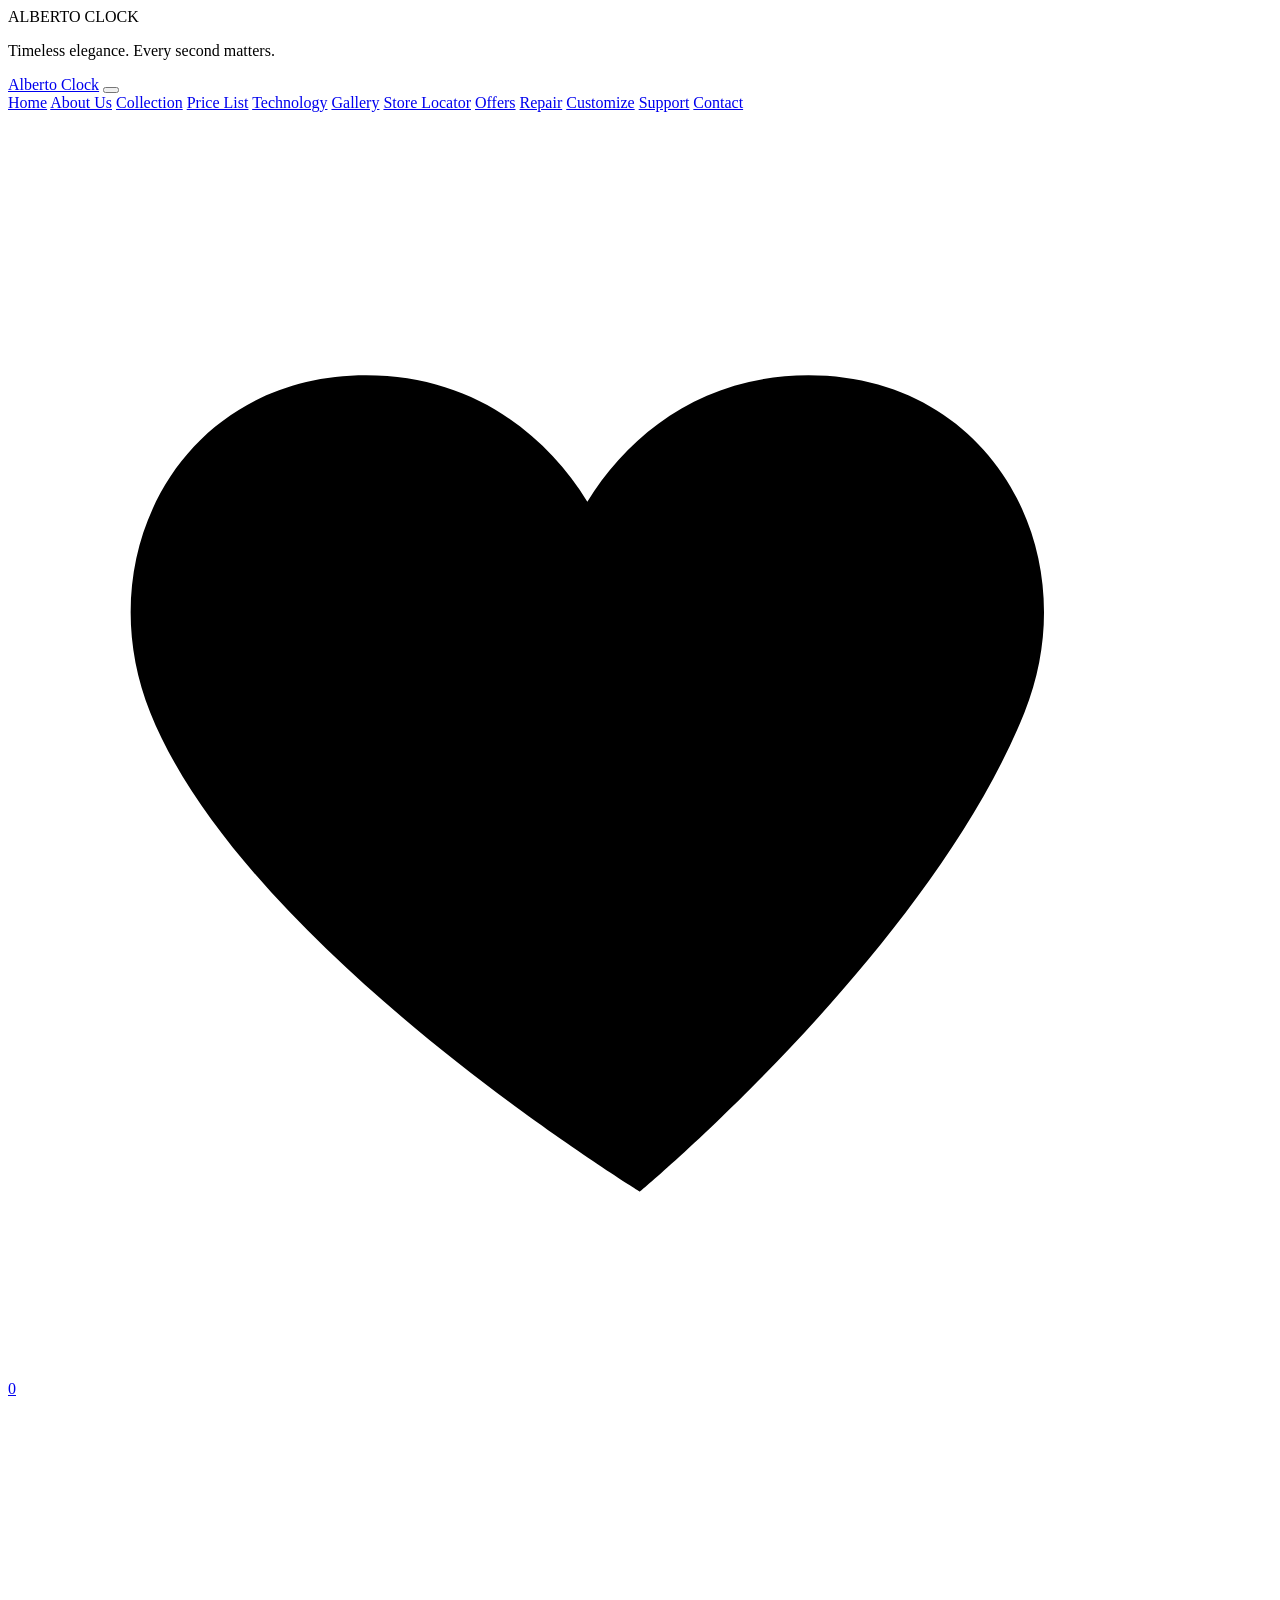
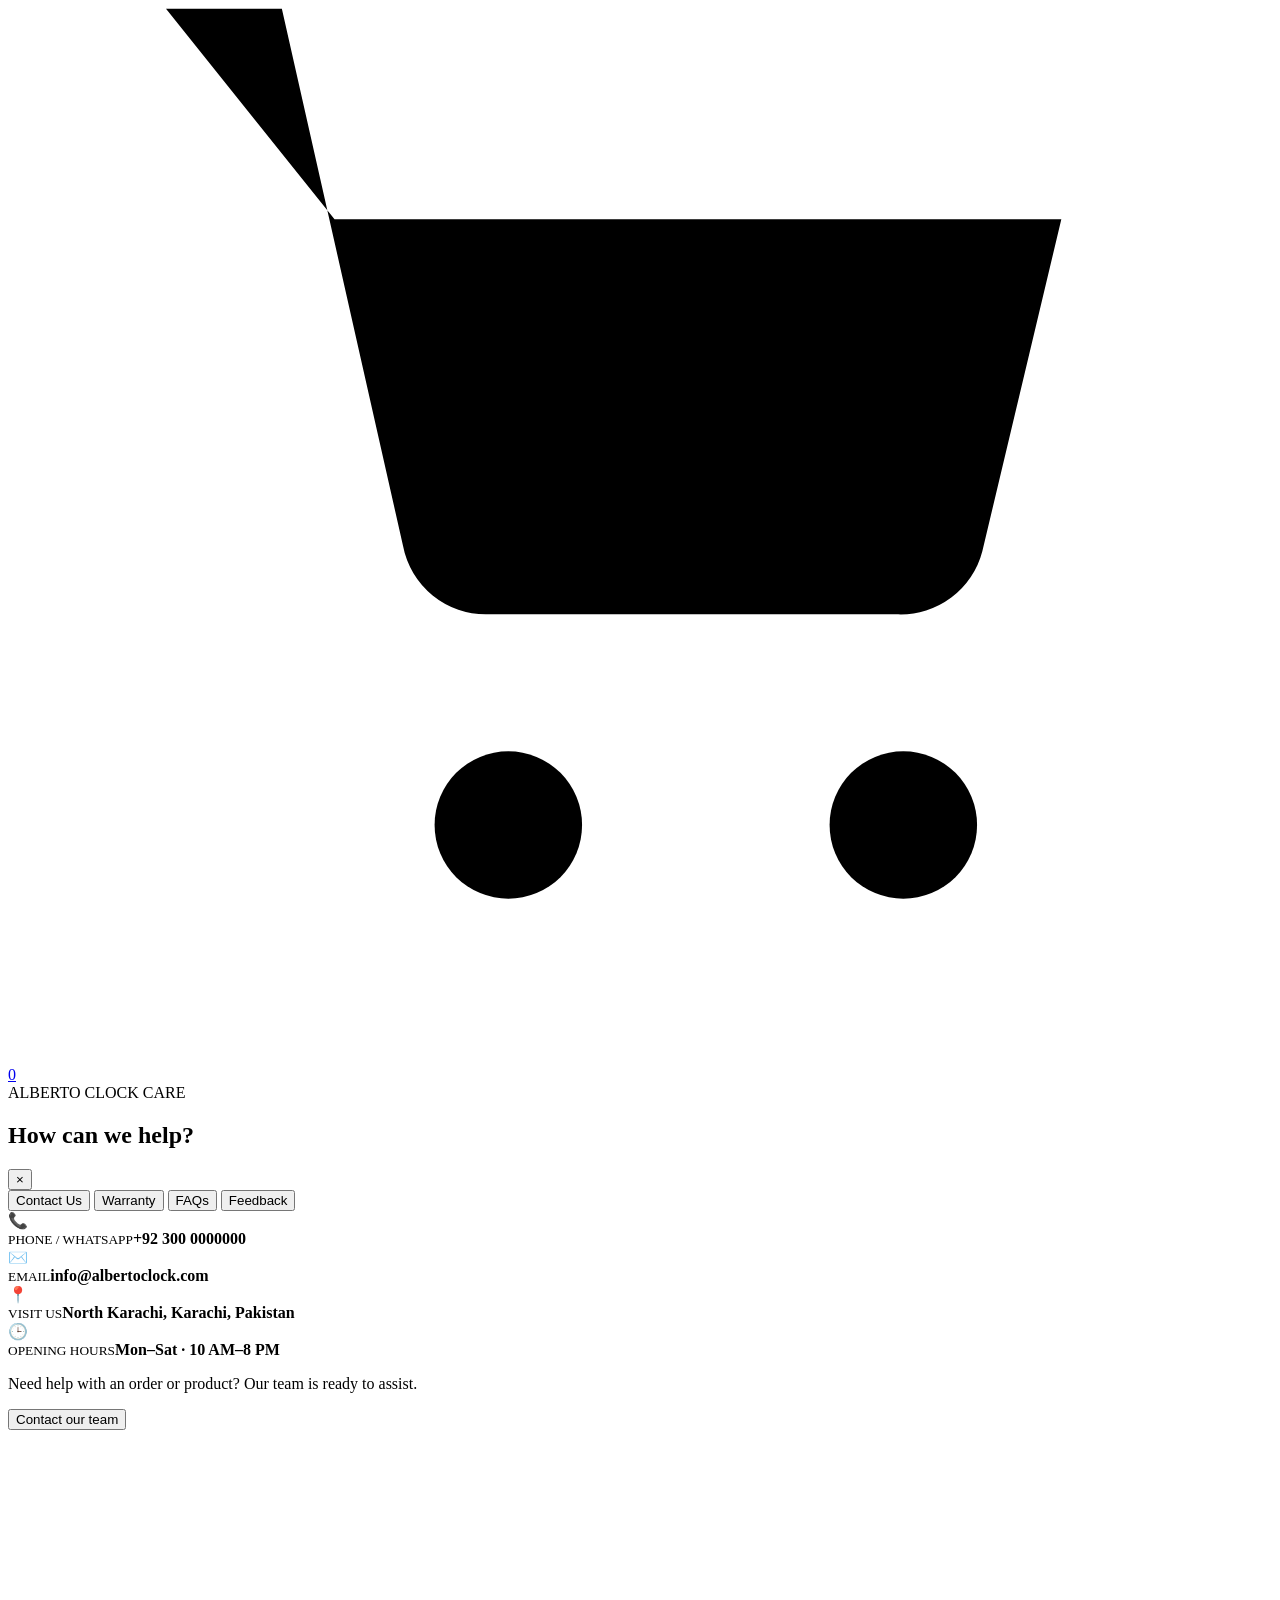
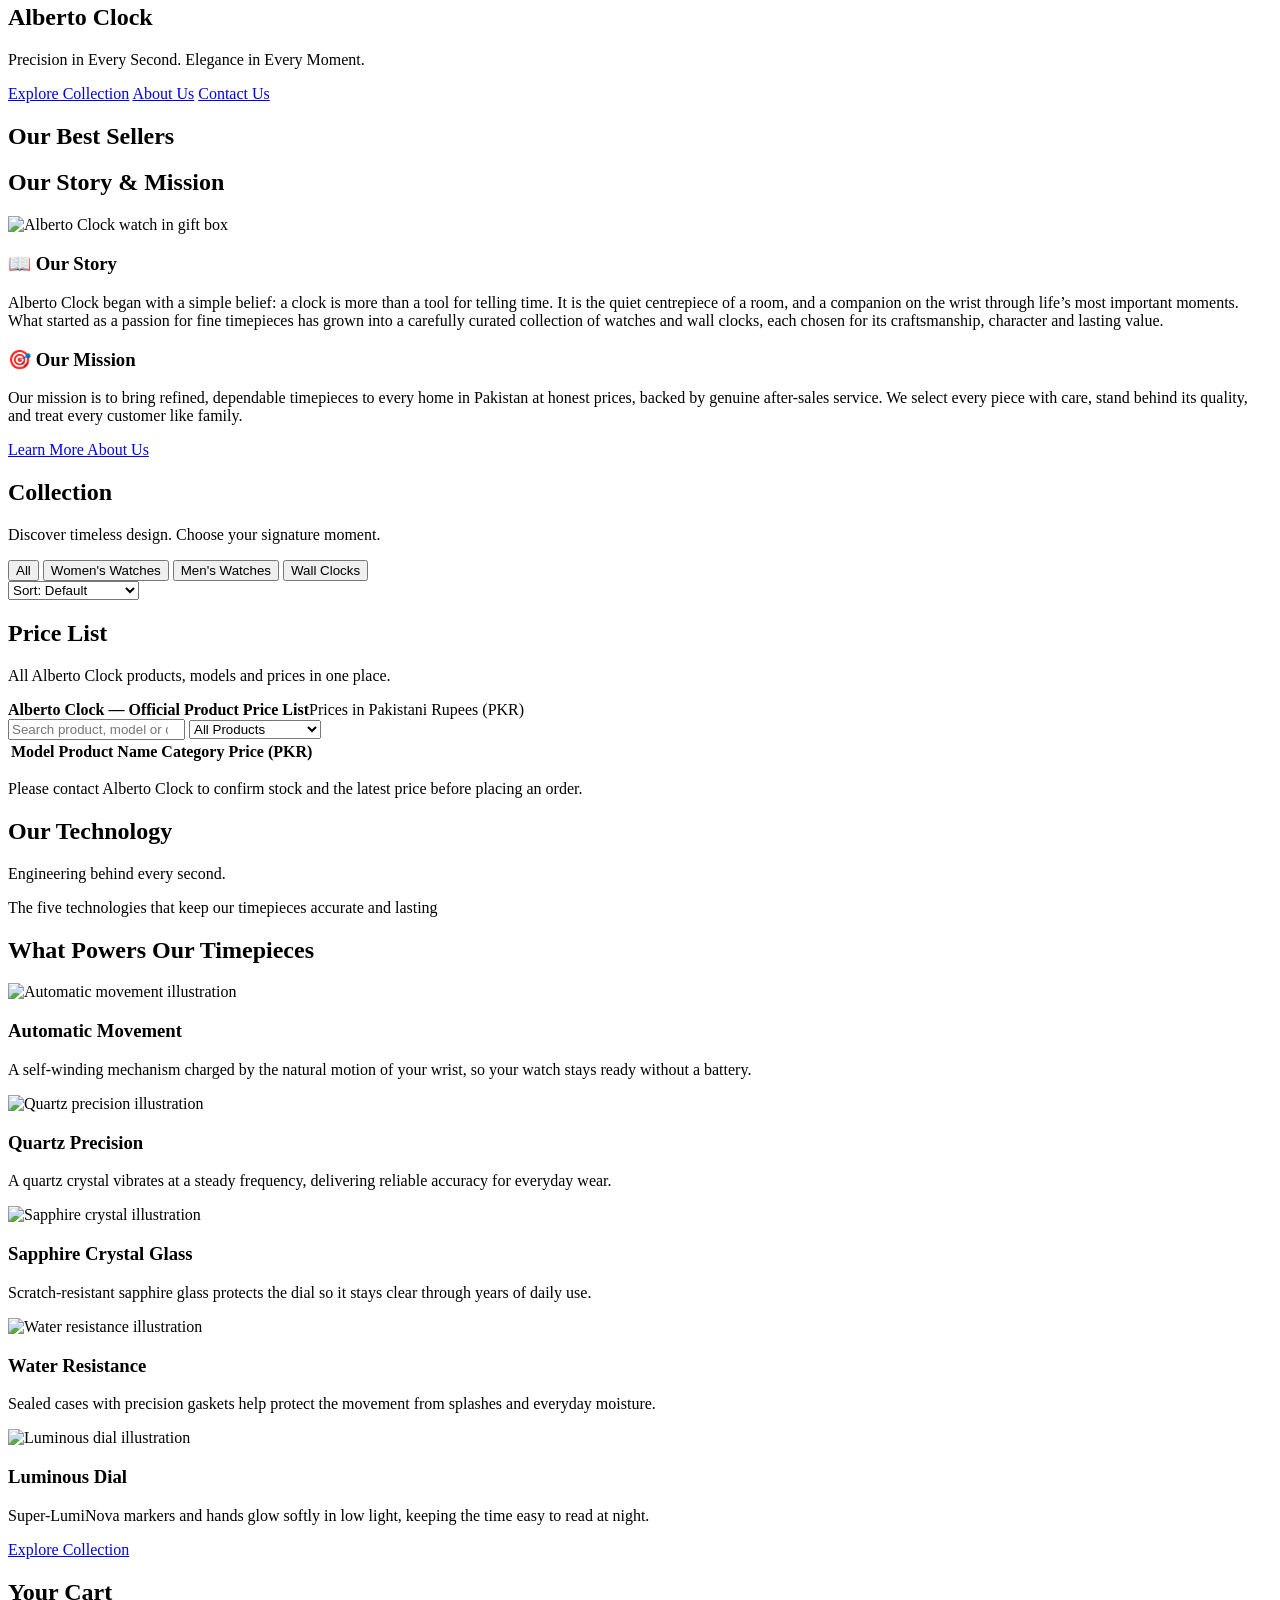
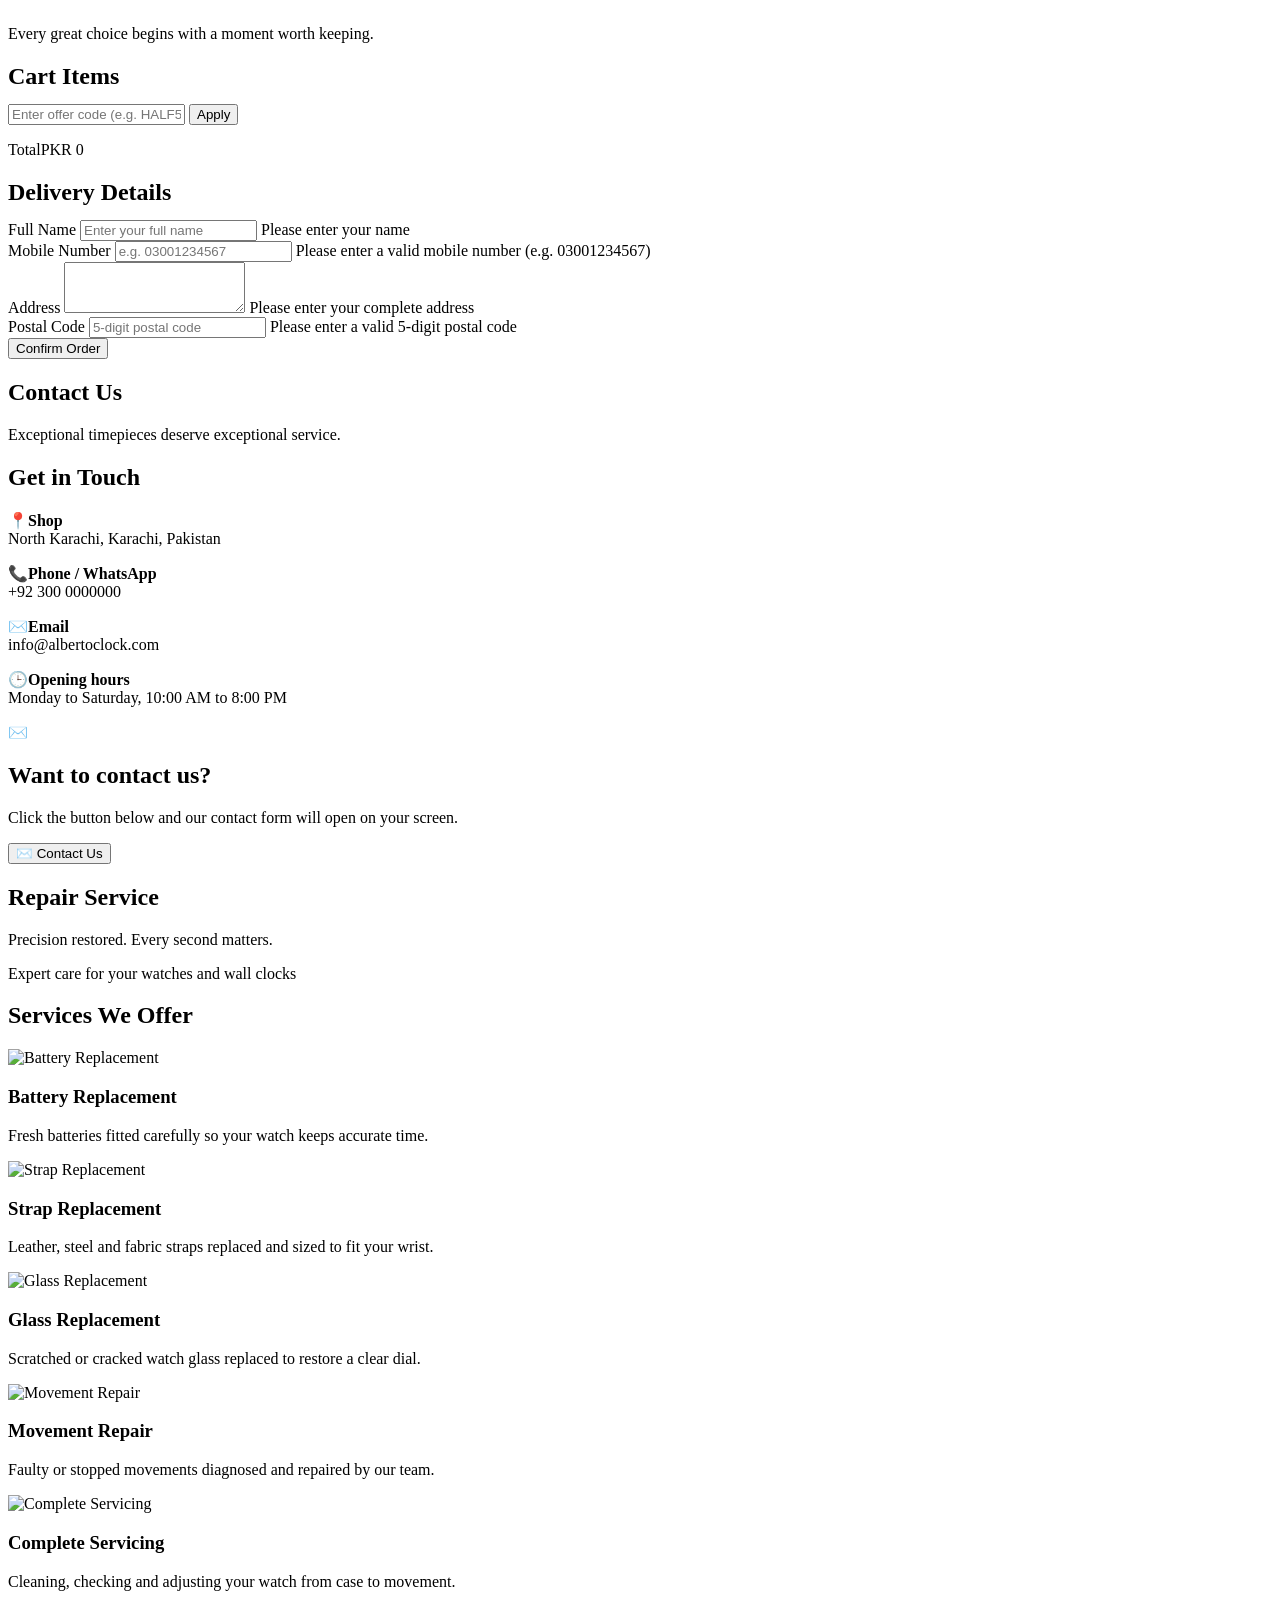
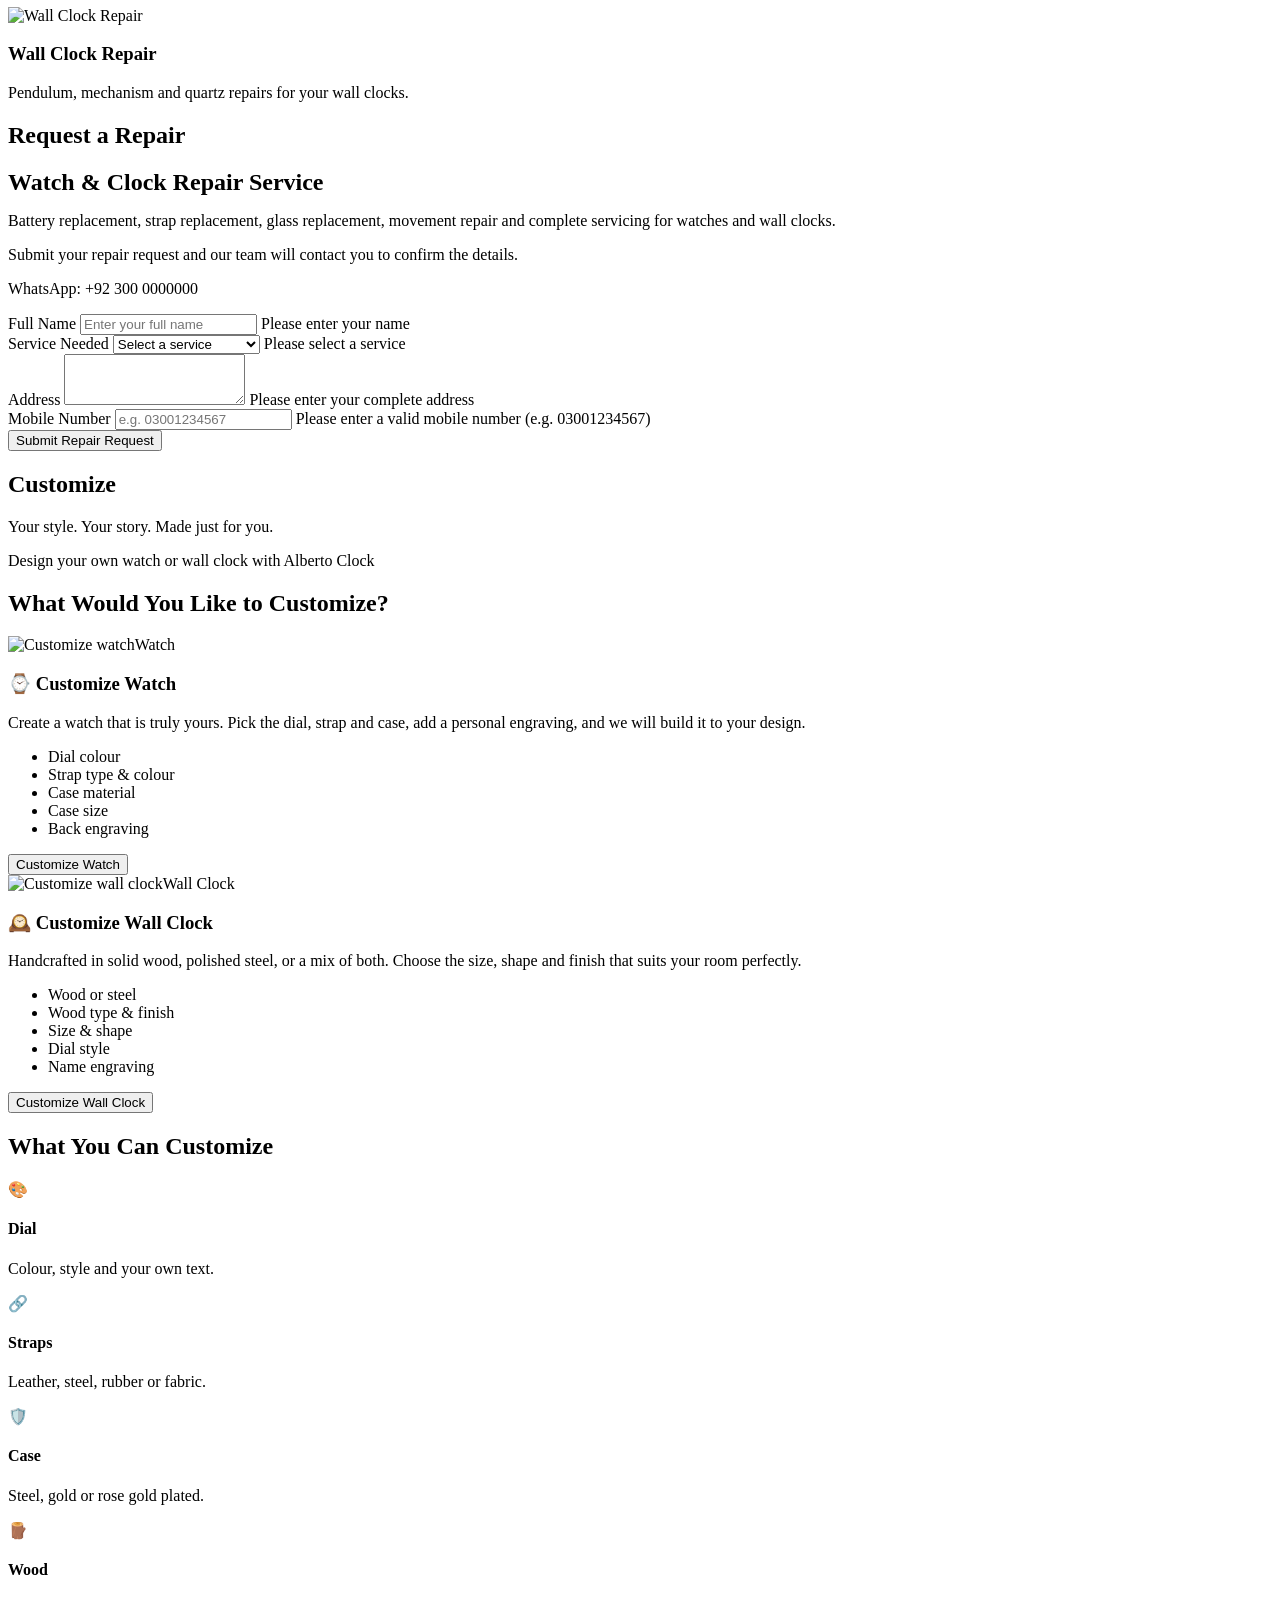
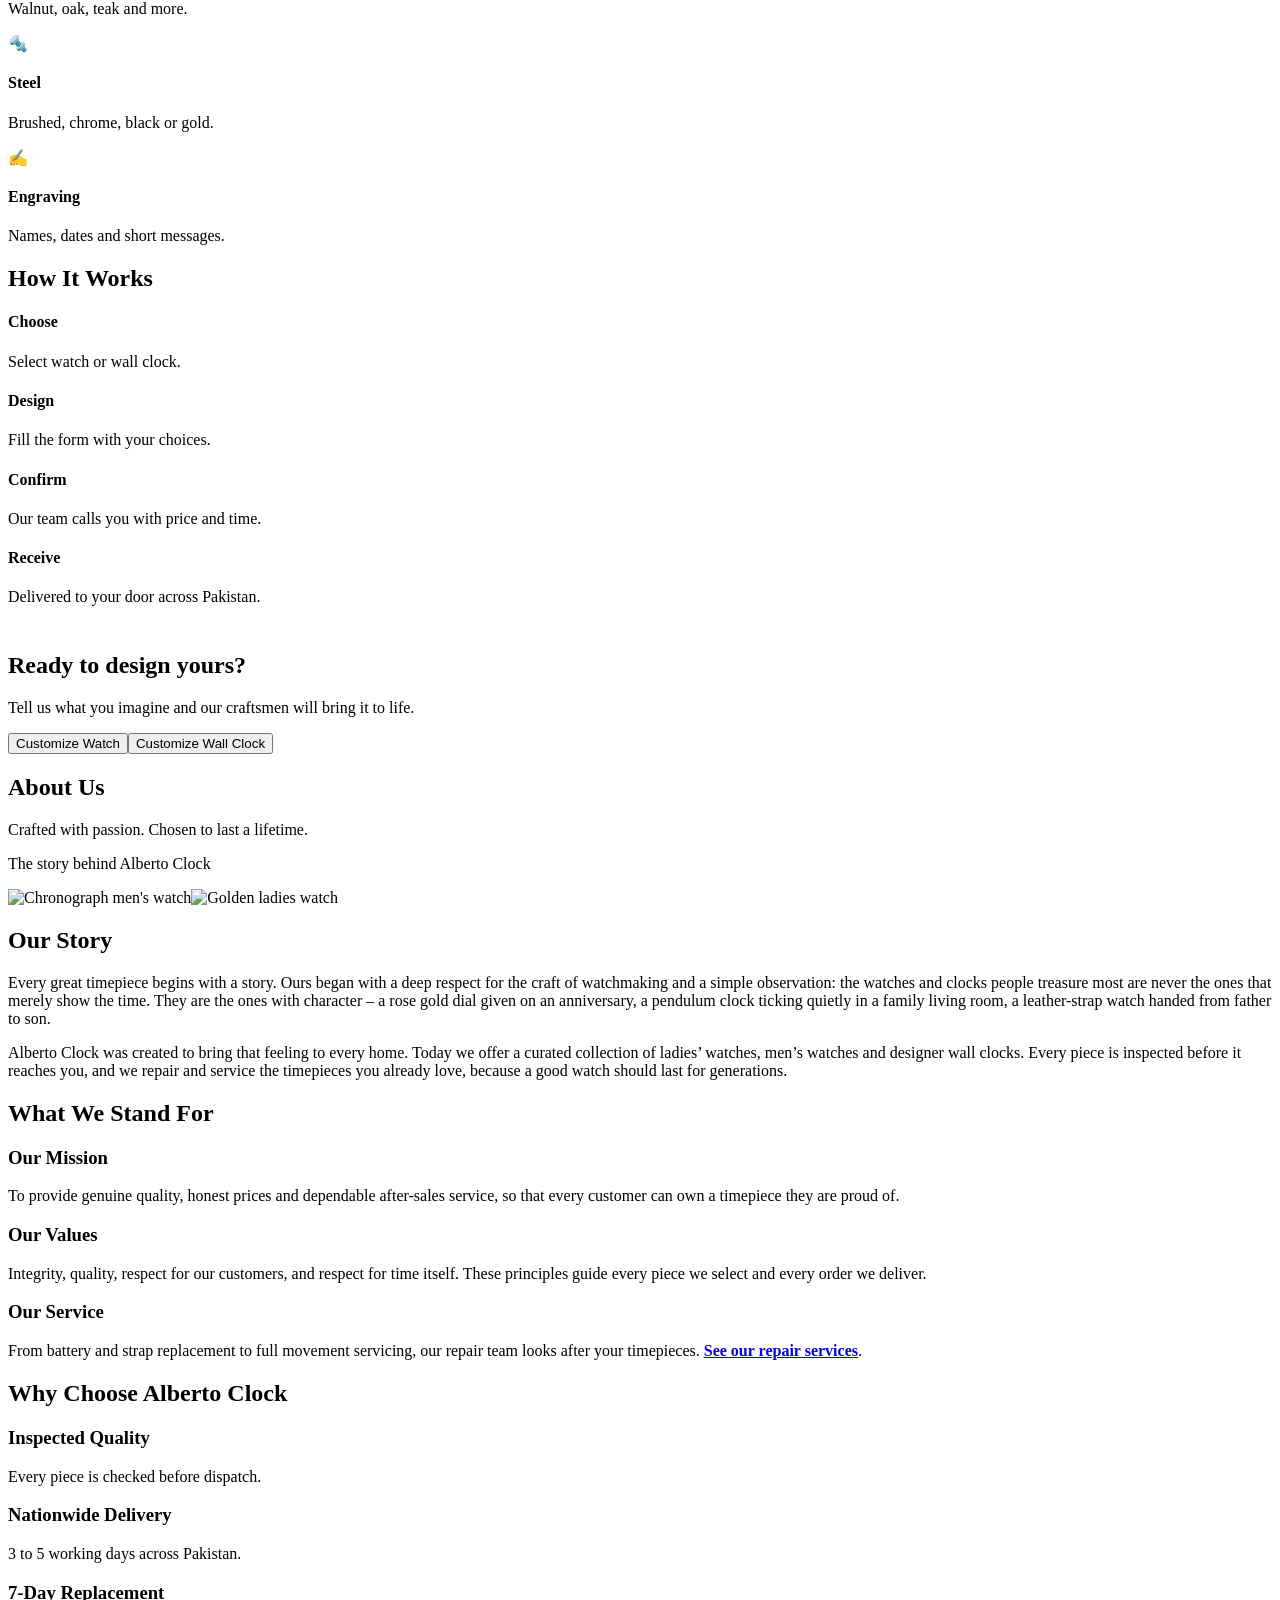
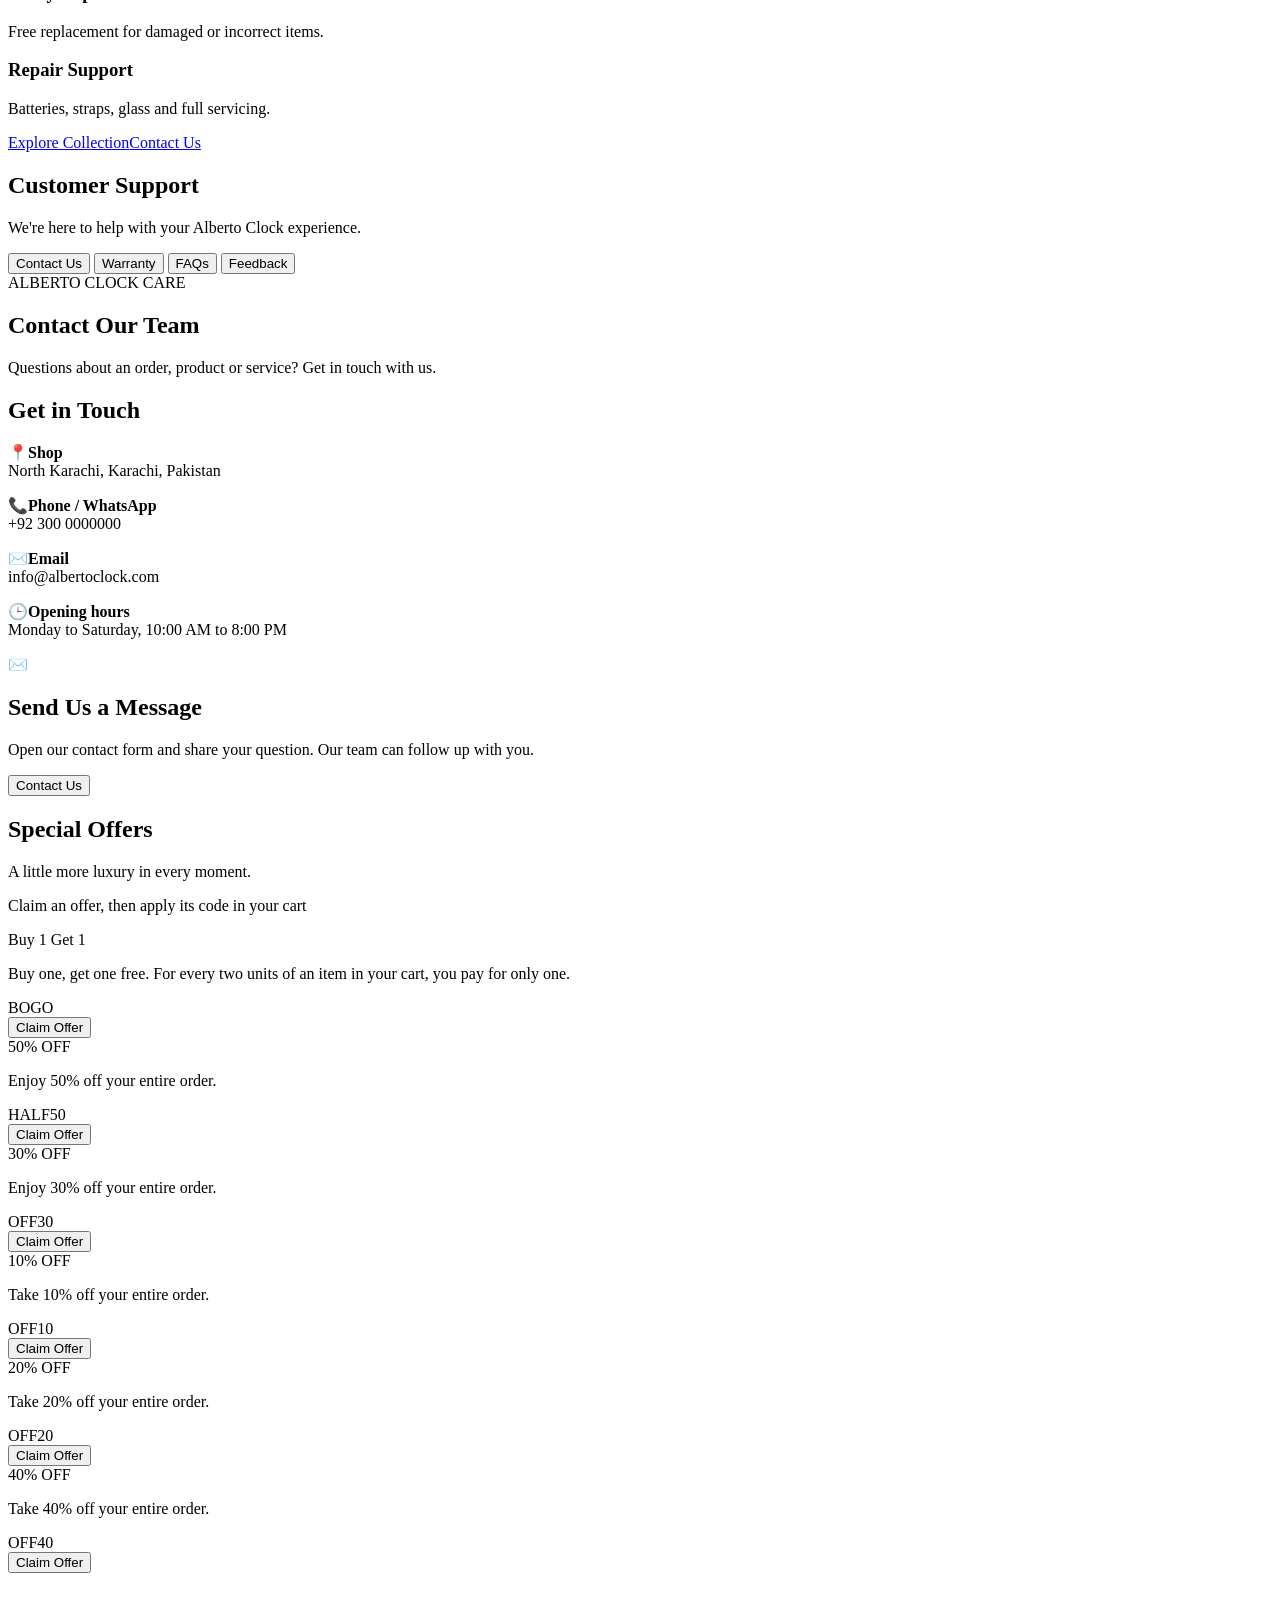
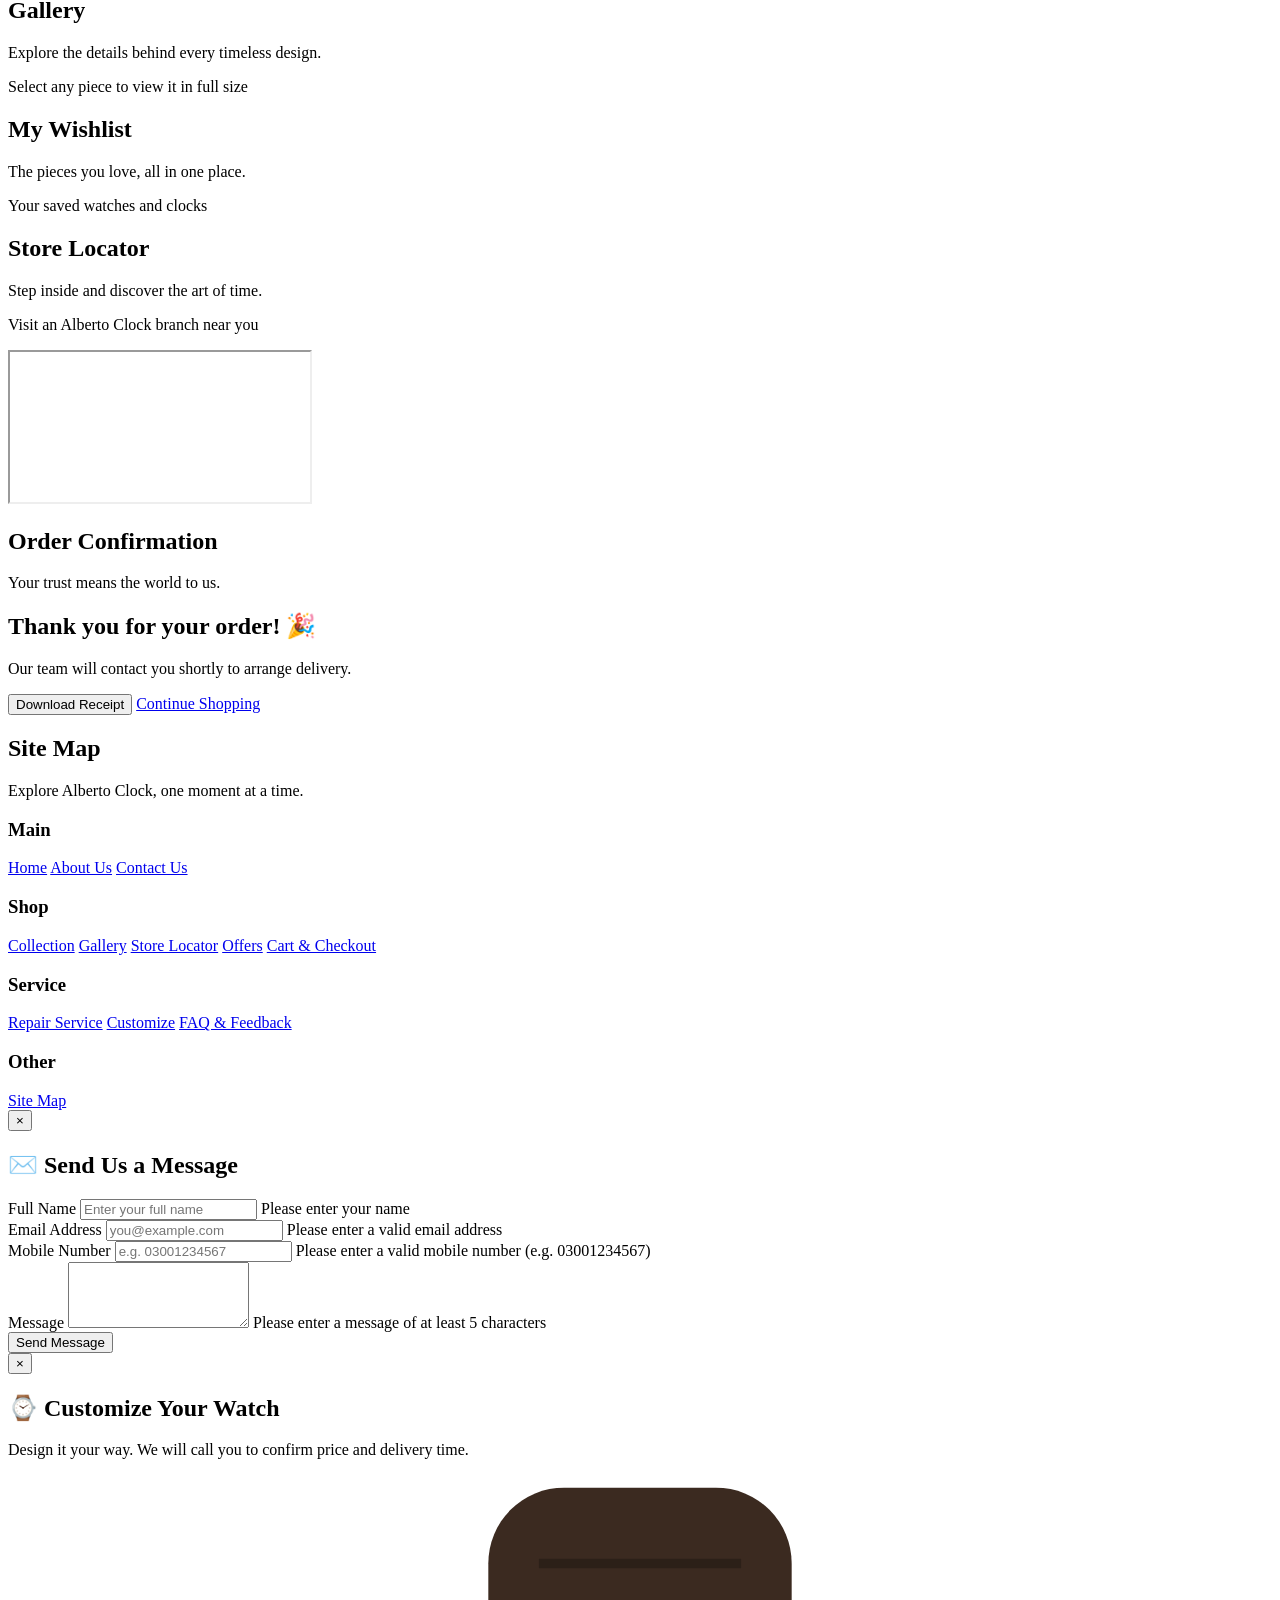
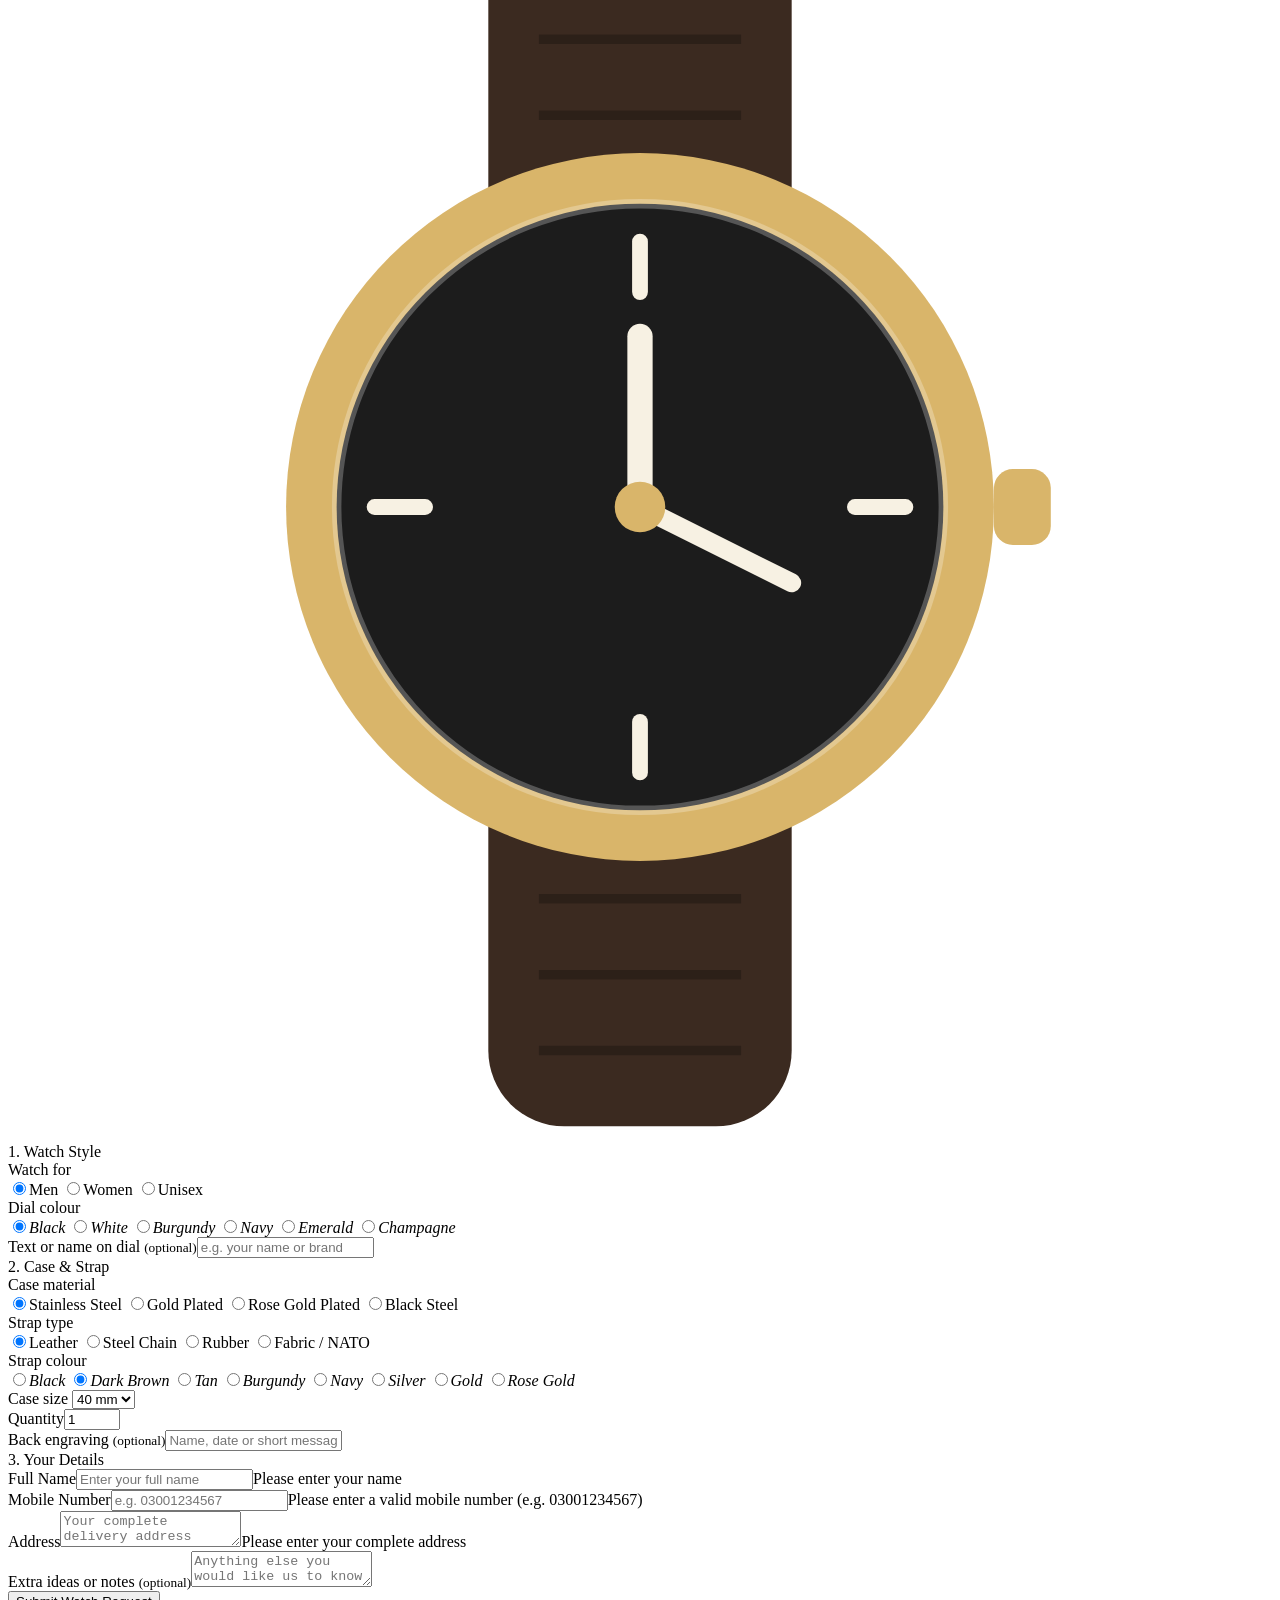
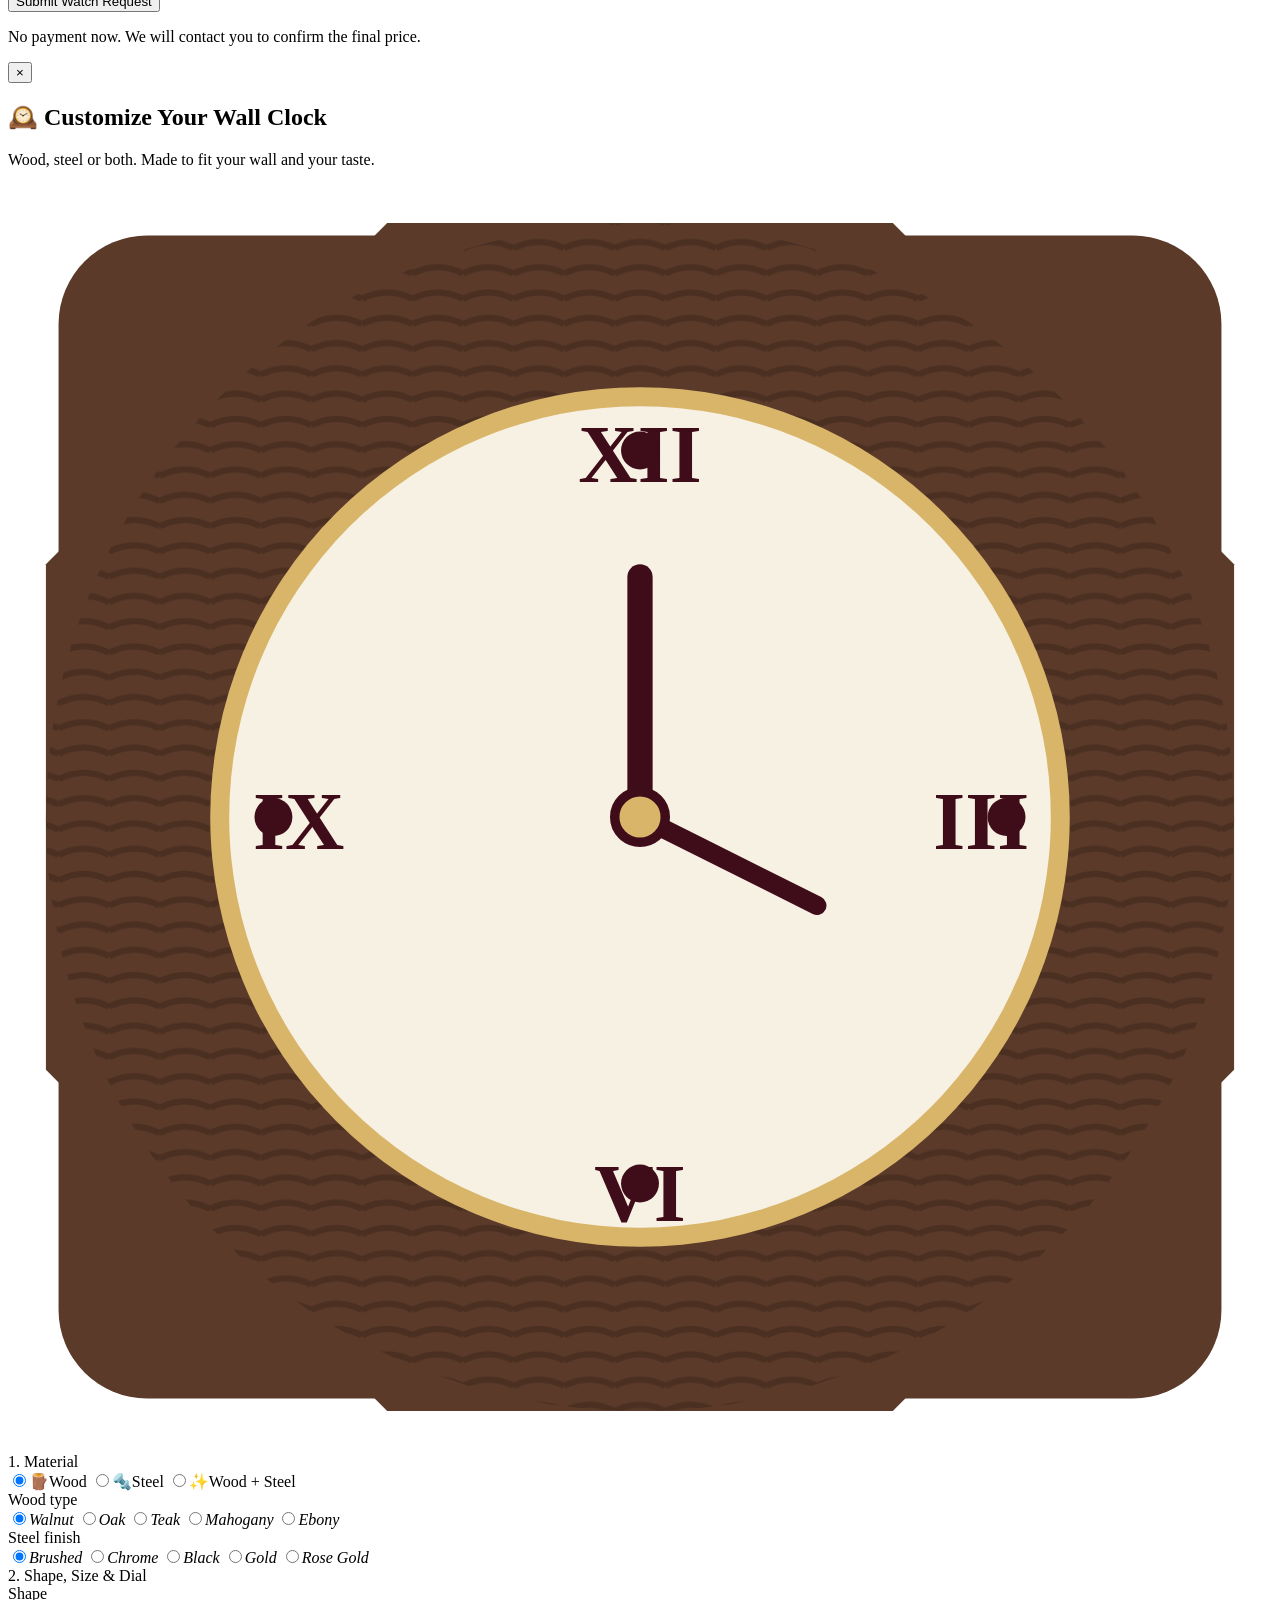
==== about.html @ 933118fb "Add files via upload" ====
<!DOCTYPE html>
<html lang="en">
<head>
  <meta charset="UTF-8">
  <meta name="viewport" content="width=device-width, initial-scale=1.0, viewport-fit=cover">
  <title>Alberto Clock | Premium Watches &amp; Wall Clocks</title>

  <!-- ================= 1. CSS (design) ================= -->
<link rel="stylesheet" href="css/style.css">

  <!-- jQuery 3.6.0 (MIT license) - isi file ke andar, internet ki zaroorat nahi -->
<script src="js/jquery.min.js"></script>
</head>
<body>
<!-- One-time 5-second branded website preloader -->
<div id="splash" aria-label="Alberto Clock loading">
  <div class="splash-inner">
    <span class="logo-wrap" data-logo></span>
    <div class="splash-brand">ALBERTO <span>CLOCK</span></div>
    <p>Timeless elegance. Every second matters.</p>
    <div class="loading-line" role="progressbar" aria-label="Website loading"></div>
  </div>
</div>
</div>

<!-- Header -->
<header class="site-header">
  <div class="header-inner">
    <a href="index.html" class="brand" data-go="home"><span class="logo-wrap" data-logo></span><span>Alberto Clock</span></a>
    <button class="menu-toggle" id="menu-toggle" type="button" aria-label="Open navigation menu" aria-expanded="false"><span></span><span></span><span></span></button>
    <nav class="nav" id="main-nav">
      <a href="index.html" data-go="home" data-nav="home">Home</a>
      <a href="about.html" data-go="about" data-nav="about">About Us</a>
      <a href="collection.html" data-go="collection" data-nav="collection">Collection</a>
      <a href="price-list.html" data-go="price-list" data-nav="price-list">Price List</a>
      <a href="technology.html" data-go="technology" data-nav="technology">Technology</a>
      <a href="gallery.html" data-go="gallery" data-nav="gallery">Gallery</a>
      <a href="stores.html" data-go="stores" data-nav="stores">Store Locator</a>
      <a href="offers.html" data-go="offers" data-nav="offers">Offers</a>
      <a href="repair.html" data-go="repair" data-nav="repair">Repair</a>
      <a href="customize.html" data-go="customize" data-nav="customize">Customize</a>
      <a href="support.html" data-go="support" data-nav="support">Support</a>
      <a href="contact.html" data-go="contact" data-nav="contact">Contact</a>
    </nav>
    <div class="header-actions">
      <a href="wishlist.html" class="hdr-icon" data-go="wishlist" data-nav="wishlist" aria-label="Wishlist" title="Wishlist"><svg viewBox="0 0 24 24" aria-hidden="true"><path d="M12 20.5s-7.5-4.6-9.3-9.1C1.5 8.4 3.3 5 6.8 5c2 0 3.4 1.1 4.2 2.4C11.8 6.1 13.2 5 15.2 5c3.5 0 5.3 3.4 4.1 6.4-1.8 4.5-7.3 9.1-7.3 9.1z"/></svg><span class="cart-count zero" id="wish-count">0</span></a>
      <a href="cart.html" class="hdr-icon" data-go="cart" data-nav="cart" aria-label="Cart" title="Cart"><svg viewBox="0 0 24 24" aria-hidden="true"><path d="M3 4h2.2l2.3 10.2a1.6 1.6 0 0 0 1.6 1.3h7.8a1.6 1.6 0 0 0 1.6-1.2L20 8H6.2"/><circle cx="9.5" cy="19.5" r="1.4"/><circle cx="17" cy="19.5" r="1.4"/></svg><span class="cart-count zero" id="cart-count">0</span></a>
    </div>
  </div>
</header>

</div>

<!-- Support shutter dropdown -->
<div class="support-shutter-backdrop" id="support-shutter-backdrop"></div>
<aside class="support-shutter" id="support-shutter" aria-hidden="true" aria-label="Customer support menu">
  <div class="support-shutter-head">
    <div><span>ALBERTO CLOCK CARE</span><h2>How can we help?</h2></div>
    <button type="button" class="support-shutter-close" id="support-shutter-close" aria-label="Close support menu">&times;</button>
  </div>
  <div class="support-shutter-tabs" role="tablist" aria-label="Support options">
    <button type="button" class="shutter-tab active" data-shutter-tab="contact">Contact Us</button>
    <button type="button" class="shutter-tab" data-shutter-tab="warranty">Warranty</button>
    <button type="button" class="shutter-tab" data-shutter-tab="faqs">FAQs</button>
    <button type="button" class="shutter-tab" data-shutter-tab="feedback">Feedback</button>
  </div>
  <div class="support-shutter-content">
    <div class="shutter-panel active" data-shutter-panel="contact">
      <div class="shutter-info-grid">
        <div class="shutter-info"><span>📞</span><div><small>PHONE / WHATSAPP</small><strong>+92 300 0000000</strong></div></div>
        <div class="shutter-info"><span>✉️</span><div><small>EMAIL</small><strong>info@albertoclock.com</strong></div></div>
        <div class="shutter-info"><span>📍</span><div><small>VISIT US</small><strong>North Karachi, Karachi, Pakistan</strong></div></div>
        <div class="shutter-info"><span>🕒</span><div><small>OPENING HOURS</small><strong>Mon–Sat · 10 AM–8 PM</strong></div></div>
      </div>
      <p class="shutter-desc">Need help with an order or product? Our team is ready to assist.</p>
      <button type="button" class="btn shutter-action" data-shutter-open="contact">Contact our team</button>
    </div>
    <div class="shutter-panel" data-shutter-panel="warranty" hidden>
      <h3>Warranty claim in 4 simple steps</h3>
      <ol class="shutter-steps"><li>Keep your purchase invoice and warranty card.</li><li>Note the product name, model, order number and purchase date.</li><li>Describe the issue and attach clear photos if available.</li><li>Contact us and wait for our team to verify your warranty coverage.</li></ol>
      <p class="shutter-desc">Warranty duration and coverage depend on the terms supplied with your product.</p>
      <button type="button" class="btn shutter-action" data-shutter-open="warranty">Start a warranty claim</button>
    </div>
    <div class="shutter-panel" data-shutter-panel="faqs" hidden>
      <h3>Frequently asked questions</h3>
      <div class="shutter-faq"><strong>How can I place an order?</strong><p>Choose a product, add it to your cart and follow the checkout instructions.</p></div>
      <div class="shutter-faq"><strong>How do I check warranty?</strong><p>Check the warranty card or purchase documents included with your product, then contact our support team.</p></div>
      <div class="shutter-faq"><strong>Can I request product repair?</strong><p>Yes. Use the Repair page or contact our team with your product and issue details.</p></div>
      <button type="button" class="btn btn-outline shutter-action" data-shutter-open="faqs">View all FAQs</button>
    </div>
    <div class="shutter-panel" data-shutter-panel="feedback" hidden>
      <h3>We value your feedback</h3><p class="shutter-desc">Share your experience, suggestions or ideas to help us improve.</p>
      <button type="button" class="btn shutter-action" data-shutter-open="feedback">Leave feedback</button>
    </div>
  </div>
</aside>

<main>

<!-- ============ HOME ============ -->
<section class="page" id="page-home">
  <div class="hero" id="hero">
    <!-- Background video: files neeche MEDIA wale script mein hain, JS inhe yahan lagata hai -->
    <video id="hero-video" autoplay muted loop playsinline preload="auto"></video>
    <div class="hero-content">
      <h1>Alberto Clock</h1>
      <p>Precision in Every Second. Elegance in Every Moment.</p>
      <div class="hero-actions">
        <a href="collection.html" class="btn" data-go="collection">Explore Collection</a>
        <a href="about.html" class="btn" data-go="about">About Us</a>
        <a href="contact.html" class="btn" data-go="contact">Contact Us</a>
      </div>
    </div>
  </div>


  <section class="section">
    <h2 class="section-title">Our Best Sellers</h2>
    <div class="products-grid grid-4" id="best-grid"></div>
  </section>
  <section class="section" id="home-wish-sec" style="display:none">
    <h2 class="section-title">Your Saved Favourites</h2>
    <div class="products-grid grid-4" id="home-wish"></div>
  </section>
  <section class="section">
    <h2 class="section-title">Our Story &amp; Mission</h2>
    <div class="story-feature">
      <div class="story-photo reveal"><img data-img="story_watch" alt="Alberto Clock watch in gift box" loading="lazy"></div>
      <div class="story-texts">
        <div class="fancy-card reveal"><h3>📖 Our Story</h3><p>Alberto Clock began with a simple belief: a clock is more than a tool for telling time. It is the quiet centrepiece of a room, and a companion on the wrist through life&rsquo;s most important moments. What started as a passion for fine timepieces has grown into a carefully curated collection of watches and wall clocks, each chosen for its craftsmanship, character and lasting value.</p></div>
        <div class="fancy-card reveal"><h3>🎯 Our Mission</h3><p>Our mission is to bring refined, dependable timepieces to every home in Pakistan at honest prices, backed by genuine after-sales service. We select every piece with care, stand behind its quality, and treat every customer like family.</p></div>
        <a href="about.html" class="btn reveal" data-go="about">Learn More About Us</a>
      </div>
    </div>
  </section>
</section>

<!-- ============ COLLECTION ============ -->
<section class="page" id="page-collection">
  <div class="page-banner"><h1>Collection</h1><p class="slogan">Discover timeless design. Choose your signature moment.</p></div>
  <section class="section">
    <div class="toolbar">
      <div class="filter-tabs" id="filter-tabs">
        <button class="active" data-filter="all">All</button>
        <button data-filter="women">Women's Watches</button>
        <button data-filter="men">Men's Watches</button>
        <button data-filter="wall">Wall Clocks</button>
      </div>
      <select class="sort-select" id="sort-select">
        <option value="default">Sort: Default</option>
        <option value="high-low">Price: High to Low</option>
        <option value="low-high">Price: Low to High</option>
      </select>
    </div>
    <div class="products-grid" id="collection-grid"></div>
  </section>
</section>

<!-- ============ PRICE LIST ============ -->
<section class="page" id="page-price-list">
  <div class="page-banner"><h1>Price List</h1><p class="slogan">All Alberto Clock products, models and prices in one place.</p></div>
  <section class="section">
    <div class="price-list-intro"><strong>Alberto Clock — Official Product Price List</strong><span>Prices in Pakistani Rupees (PKR)</span></div>
    <div class="price-list-tools">
      <input id="price-search" type="search" placeholder="Search product, model or category..." aria-label="Search price list">
      <select id="price-category" aria-label="Filter price list"><option value="all">All Products</option><option value="women">Women's Watches</option><option value="men">Men's Watches</option><option value="wall">Wall Clocks</option></select>
    </div>
    <div class="price-table-wrap"><table class="price-table"><thead><tr><th>Model</th><th>Product Name</th><th>Category</th><th>Price (PKR)</th></tr></thead><tbody id="price-list-body"></tbody></table></div>
    <p class="price-list-note">Please contact Alberto Clock to confirm stock and the latest price before placing an order.</p>
  </section>
</section>

<!-- ============ TECHNOLOGY ============ -->
<section class="page" id="page-technology">
  <div class="page-banner"><h1>Our Technology</h1><p class="slogan">Engineering behind every second.</p><p class="sub">The five technologies that keep our timepieces accurate and lasting</p></div>
  <section class="section">
    <h2 class="section-title">What Powers Our Timepieces</h2>
    <div class="tech-grid">
      <article class="service-card tech-card reveal"><div class="s-img"><img data-img="tech_auto" alt="Automatic movement illustration" loading="lazy"></div><div class="s-body"><h3>Automatic Movement</h3><p>A self-winding mechanism charged by the natural motion of your wrist, so your watch stays ready without a battery.</p></div></article>
      <article class="service-card tech-card reveal"><div class="s-img"><img data-img="tech_quartz" alt="Quartz precision illustration" loading="lazy"></div><div class="s-body"><h3>Quartz Precision</h3><p>A quartz crystal vibrates at a steady frequency, delivering reliable accuracy for everyday wear.</p></div></article>
      <article class="service-card tech-card reveal"><div class="s-img"><img data-img="tech_sapphire" alt="Sapphire crystal illustration" loading="lazy"></div><div class="s-body"><h3>Sapphire Crystal Glass</h3><p>Scratch-resistant sapphire glass protects the dial so it stays clear through years of daily use.</p></div></article>
      <article class="service-card tech-card reveal"><div class="s-img"><img data-img="tech_water" alt="Water resistance illustration" loading="lazy"></div><div class="s-body"><h3>Water Resistance</h3><p>Sealed cases with precision gaskets help protect the movement from splashes and everyday moisture.</p></div></article>
      <article class="service-card tech-card reveal"><div class="s-img"><img data-img="tech_lumi" alt="Luminous dial illustration" loading="lazy"></div><div class="s-body"><h3>Luminous Dial</h3><p>Super-LumiNova markers and hands glow softly in low light, keeping the time easy to read at night.</p></div></article>
    </div>
    <div class="hero-actions"><a href="collection.html" class="btn" data-go="collection">Explore Collection</a></div>
  </section>
</section>

<!-- ============ CART & CHECKOUT ============ -->
<section class="page" id="page-cart">
  <div class="page-banner"><h1>Your Cart</h1><p class="slogan">Every great choice begins with a moment worth keeping.</p></div>
  <section class="section">
    <div class="cart-layout">
      <div class="cart-box">
        <h2 class="section-title" style="margin-bottom:14px">Cart Items</h2>
        <div id="cart-items"></div>
        <div class="coupon-row">
          <input type="text" id="coupon-input" placeholder="Enter offer code (e.g. HALF50)">
          <button class="btn btn-small" id="apply-coupon">Apply</button>
        </div>
        <p id="coupon-msg"></p>
        <div class="total-row"><span>Total</span><span id="cart-total">PKR 0</span></div>
      </div>
      <div class="form-box">
        <h2 class="section-title" style="margin-bottom:14px">Delivery Details</h2>
        <form id="checkout-form" novalidate>
          <div class="form-group">
            <label for="c-name">Full Name</label>
            <input id="c-name" type="text" placeholder="Enter your full name">
            <span class="error" id="e-name">Please enter your name</span>
            </div>
          <div class="form-group">
            <label for="c-phone">Mobile Number</label>
            <input id="c-phone" type="tel" maxlength="11" placeholder="e.g. 03001234567">
            <span class="error" id="e-phone">Please enter a valid mobile number (e.g. 03001234567)</span>
            </div>
          <div class="form-group">
            <label for="c-address">Address</label>
            <textarea id="c-address" rows="3" placeholder="House / street, area, city">
            </textarea>
            <span class="error" id="e-address">Please enter your complete address</span>
            </div>
          <div class="form-group">
            <label for="c-pin">Postal Code</label>
            <input id="c-pin" type="text" maxlength="5" placeholder="5-digit postal code">
            <span class="error" id="e-pin">Please enter a valid 5-digit postal code</span>
            </div>
          <button type="submit" class="btn btn-block">Confirm Order</button>
        </form>
      </div>
    </div>
  </section>
</section>

<!-- ============ CONTACT ============ -->
<section class="page" id="page-contact">
  <div class="page-banner"><h1>Contact Us</h1><p class="slogan">Exceptional timepieces deserve exceptional service.</p></div>
  <section class="section">
    <div class="two-col contact-grid">
      <div class="info-box contact-card"><h2>Get in Touch</h2><p class="c-line"><span class="c-ico">📍</span><span><strong>Shop</strong><br>North Karachi, Karachi, Pakistan</span></p><p class="c-line"><span class="c-ico">📞</span><span><strong>Phone / WhatsApp</strong><br>+92 300 0000000</span></p><p class="c-line"><span class="c-ico">✉️</span><span><strong>Email</strong><br>info@albertoclock.com</span></p><p class="c-line"><span class="c-ico">🕒</span><span><strong>Opening hours</strong><br>Monday to Saturday, 10:00 AM to 8:00 PM</span></p></div>
      <div class="contact-cta reveal"><div class="cta-ico">✉️</div><h2>Want to contact us?</h2><p>Click the button below and our contact form will open on your screen.</p><button class="btn" id="open-contact-form" type="button">✉️ Contact Us</button></div>
    </div>
  </section>
</section>

<!-- ============ REPAIR ============ -->
<section class="page" id="page-repair">
  <div class="page-banner"><h1>Repair Service</h1><p class="slogan">Precision restored. Every second matters.</p><p class="sub">Expert care for your watches and wall clocks</p></div>
  <section class="section">
    <h2 class="section-title">Services We Offer</h2>
    <div class="service-grid"><div class="service-card reveal"><div class="s-img"><img data-img="repair_battery" alt="Battery Replacement" loading="lazy"></div><div class="s-body"><h3>Battery Replacement</h3><p>Fresh batteries fitted carefully so your watch keeps accurate time.</p></div></div><div class="service-card reveal"><div class="s-img"><img data-img="repair_strap" alt="Strap Replacement" loading="lazy"></div><div class="s-body"><h3>Strap Replacement</h3><p>Leather, steel and fabric straps replaced and sized to fit your wrist.</p></div></div><div class="service-card reveal"><div class="s-img"><img data-img="repair_glass" alt="Glass Replacement" loading="lazy"></div><div class="s-body"><h3>Glass Replacement</h3><p>Scratched or cracked watch glass replaced to restore a clear dial.</p></div></div><div class="service-card reveal"><div class="s-img"><img data-img="repair_movement" alt="Movement Repair" loading="lazy"></div><div class="s-body"><h3>Movement Repair</h3><p>Faulty or stopped movements diagnosed and repaired by our team.</p></div></div><div class="service-card reveal"><div class="s-img"><img data-img="repair_servicing" alt="Complete Servicing" loading="lazy"></div><div class="s-body"><h3>Complete Servicing</h3><p>Cleaning, checking and adjusting your watch from case to movement.</p></div></div><div class="service-card reveal"><div class="s-img"><img data-img="repair_wall" alt="Wall Clock Repair" loading="lazy"></div><div class="s-body"><h3>Wall Clock Repair</h3><p>Pendulum, mechanism and quartz repairs for your wall clocks.</p></div></div></div>
  </section>
  <section class="section">
    <h2 class="section-title">Request a Repair</h2>
    <div class="two-col">
      <div class="info-box">
        <h2 style="margin-bottom:14px">Watch &amp; Clock Repair Service</h2>
        <p>Battery replacement, strap replacement, glass replacement, movement repair and complete servicing for watches and wall clocks.</p>
        <p>Submit your repair request and our team will contact you to confirm the details.</p>
        <p>WhatsApp: +92 300 0000000</p>
      </div>
      <div class="form-box">
        <form id="repair-form" novalidate>
          <div class="form-group">
            <label for="r-name">Full Name</label>
            <input id="r-name" type="text" placeholder="Enter your full name">
            <span class="error" id="r-e-name">Please enter your name</span>
            </div>
          <div class="form-group">
            <label for="r-service">Service Needed</label>
            <select id="r-service">
              <option value="">Select a service</option>
              <option>Battery Replacement</option><option>Strap Replacement</option><option>Glass Replacement</option>
              <option>Movement Repair</option><option>Complete Servicing</option><option>Wall Clock Repair</option>
            </select>
            <span class="error" id="r-e-service">Please select a service</span>
            </div>
          <div class="form-group">
            <label for="r-address">Address</label>
            <textarea id="r-address" rows="3" placeholder="Your complete address">
            </textarea>
            <span class="error" id="r-e-address">Please enter your complete address</span>
            </div>
          <div class="form-group">
            <label for="r-phone">Mobile Number</label>
            <input id="r-phone" type="tel" maxlength="11" placeholder="e.g. 03001234567">
            <span class="error" id="r-e-phone">Please enter a valid mobile number (e.g. 03001234567)</span>
            </div>
          <button type="submit" class="btn btn-block">Submit Repair Request</button>
        </form>
      </div>
    </div>
  </section>
</section>

<!-- ============ CUSTOMIZE ============ -->
<section class="page" id="page-customize">
  <div class="page-banner"><h1>Customize</h1><p class="slogan">Your style. Your story. Made just for you.</p><p class="sub">Design your own watch or wall clock with Alberto Clock</p></div>

  <section class="section">
    <h2 class="section-title">What Would You Like to Customize?</h2>
    <div class="cz-grid">
      <article class="cz-card reveal">
        <div class="cz-photo"><img data-img="men4" alt="Customize watch" loading="lazy"><span class="cz-tag">Watch</span></div>
        <div class="cz-body">
          <h3>⌚ Customize Watch</h3>
          <p>Create a watch that is truly yours. Pick the dial, strap and case, add a personal engraving, and we will build it to your design.</p>
          <ul class="cz-list"><li>Dial colour</li><li>Strap type &amp; colour</li><li>Case material</li><li>Case size</li><li>Back engraving</li></ul>
          <button type="button" class="btn" data-cz-open="watch">Customize Watch</button>
        </div>
      </article>
      <article class="cz-card reveal">
        <div class="cz-photo"><img data-img="wall3" alt="Customize wall clock" loading="lazy"><span class="cz-tag">Wall Clock</span></div>
        <div class="cz-body">
          <h3>🕰️ Customize Wall Clock</h3>
          <p>Handcrafted in solid wood, polished steel, or a mix of both. Choose the size, shape and finish that suits your room perfectly.</p>
          <ul class="cz-list"><li>Wood or steel</li><li>Wood type &amp; finish</li><li>Size &amp; shape</li><li>Dial style</li><li>Name engraving</li></ul>
          <button type="button" class="btn" data-cz-open="wall">Customize Wall Clock</button>
        </div>
      </article>
    </div>
  </section>

  <section class="section" style="background:var(--light-grey)">
    <h2 class="section-title">What You Can Customize</h2>
    <div class="cz-features">
      <div class="cz-feat reveal"><span>🎨</span><h4>Dial</h4><p>Colour, style and your own text.</p></div>
      <div class="cz-feat reveal"><span>🔗</span><h4>Straps</h4><p>Leather, steel, rubber or fabric.</p></div>
      <div class="cz-feat reveal"><span>🛡️</span><h4>Case</h4><p>Steel, gold or rose gold plated.</p></div>
      <div class="cz-feat reveal"><span>🪵</span><h4>Wood</h4><p>Walnut, oak, teak and more.</p></div>
      <div class="cz-feat reveal"><span>🔩</span><h4>Steel</h4><p>Brushed, chrome, black or gold.</p></div>
      <div class="cz-feat reveal"><span>✍️</span><h4>Engraving</h4><p>Names, dates and short messages.</p></div>
    </div>
  </section>

  <section class="section">
    <h2 class="section-title">How It Works</h2>
    <div class="cz-steps">
      <div class="cz-step reveal"><h4>Choose</h4><p>Select watch or wall clock.</p></div>
      <div class="cz-step reveal"><h4>Design</h4><p>Fill the form with your choices.</p></div>
      <div class="cz-step reveal"><h4>Confirm</h4><p>Our team calls you with price and time.</p></div>
      <div class="cz-step reveal"><h4>Receive</h4><p>Delivered to your door across Pakistan.</p></div>
    </div>
  </section>

  <section class="section" style="padding-top:10px">
    <div class="cz-cta reveal">
      <h2>Ready to design yours?</h2>
      <p>Tell us what you imagine and our craftsmen will bring it to life.</p>
      <div class="hero-actions"><button type="button" class="btn" data-cz-open="watch">Customize Watch</button><button type="button" class="btn btn-outline" data-cz-open="wall">Customize Wall Clock</button></div>
    </div>
  </section>
</section>

<!-- ============ ABOUT ============ -->
<section class="page" id="page-about">
  <div class="page-banner"><h1>About Us</h1><p class="slogan">Crafted with passion. Chosen to last a lifetime.</p><p class="sub">The story behind Alberto Clock</p></div>
  <section class="section">
    <div class="about-split">
      <div class="about-photos reveal"><img data-img="men1" alt="Chronograph men's watch" loading="lazy"><img data-img="women4" alt="Golden ladies watch" loading="lazy"></div>
      <div class="about-text reveal"><h2>Our Story</h2><p>Every great timepiece begins with a story. Ours began with a deep respect for the craft of watchmaking and a simple observation: the watches and clocks people treasure most are never the ones that merely show the time. They are the ones with character &ndash; a rose gold dial given on an anniversary, a pendulum clock ticking quietly in a family living room, a leather-strap watch handed from father to son.</p><p>Alberto Clock was created to bring that feeling to every home. Today we offer a curated collection of ladies&rsquo; watches, men&rsquo;s watches and designer wall clocks. Every piece is inspected before it reaches you, and we repair and service the timepieces you already love, because a good watch should last for generations.</p></div>
    </div>
  </section>
  <section class="section about-band">
    <h2 class="section-title">What We Stand For</h2>
    <div class="card-row">
      <div class="fancy-card reveal"><h3>Our Mission</h3><p>To provide genuine quality, honest prices and dependable after-sales service, so that every customer can own a timepiece they are proud of.</p></div>
      <div class="fancy-card reveal"><h3>Our Values</h3><p>Integrity, quality, respect for our customers, and respect for time itself. These principles guide every piece we select and every order we deliver.</p></div>
      <div class="fancy-card reveal"><h3>Our Service</h3><p>From battery and strap replacement to full movement servicing, our repair team looks after your timepieces. <a href="repair.html" data-go="repair"><strong>See our repair services</strong></a>.</p></div>
    </div>
  </section>
  <section class="section">
    <h2 class="section-title">Why Choose Alberto Clock</h2>
    <div class="card-row four">
      <div class="fancy-card why reveal"><h3>Inspected Quality</h3><p>Every piece is checked before dispatch.</p></div>
      <div class="fancy-card why reveal"><h3>Nationwide Delivery</h3><p>3 to 5 working days across Pakistan.</p></div>
      <div class="fancy-card why reveal"><h3>7-Day Replacement</h3><p>Free replacement for damaged or incorrect items.</p></div>
      <div class="fancy-card why reveal"><h3>Repair Support</h3><p>Batteries, straps, glass and full servicing.</p></div>
    </div>
    <div class="hero-actions"><a href="collection.html" class="btn" data-go="collection">Explore Collection</a><a href="contact.html" class="btn btn-outline" data-go="contact">Contact Us</a></div>
  </section>
</section>

<!-- ============ SUPPORT ============ -->
<section class="page" id="page-support">
  <div class="page-banner"><h1>Customer Support</h1><p class="slogan">We're here to help with your Alberto Clock experience.</p></div>
  <section class="section">
    <div class="support-tabs" role="tablist" aria-label="Support topics">
      <button class="support-tab active" type="button" data-support-tab="contact" role="tab" aria-selected="true">Contact Us</button>
      <button class="support-tab" type="button" data-support-tab="warranty" role="tab" aria-selected="false">Warranty</button>
      <button class="support-tab" type="button" data-support-tab="faqs" role="tab" aria-selected="false">FAQs</button>
      <button class="support-tab" type="button" data-support-tab="feedback" role="tab" aria-selected="false">Feedback</button>
    </div>
    <div class="support-panel active" data-support-panel="contact" role="tabpanel">
      <div class="support-heading"><span>ALBERTO CLOCK CARE</span><h2>Contact Our Team</h2><p>Questions about an order, product or service? Get in touch with us.</p></div>
      <div class="two-col contact-grid support-contact-grid">
        <div class="info-box contact-card">
          <h2>Get in Touch</h2>
          <p class="c-line"><span class="c-ico">📍</span><span><strong>Shop</strong><br>North Karachi, Karachi, Pakistan</span></p>
          <p class="c-line"><span class="c-ico">📞</span><span><strong>Phone / WhatsApp</strong><br>+92 300 0000000</span></p>
          <p class="c-line"><span class="c-ico">✉️</span><span><strong>Email</strong><br>info@albertoclock.com</span></p>
          <p class="c-line"><span class="c-ico">🕒</span><span><strong>Opening hours</strong><br>Monday to Saturday, 10:00 AM to 8:00 PM</span></p>
        </div>
        <div class="contact-cta"><div class="cta-ico">✉️</div><h2>Send Us a Message</h2><p>Open our contact form and share your question. Our team can follow up with you.</p><button class="btn" id="support-open-contact" type="button">Contact Us</button></div>
      </div>
    </div>
    <div class="support-panel" data-support-panel="warranty" role="tabpanel" hidden>
      <div class="support-heading"><span>AFTER-SALES SERVICE</span><h2>Warranty &amp; Claims</h2><p>Keep your proof of purchase safe. Warranty coverage and duration depend on the product and the terms supplied with your order.</p></div>
      <div class="warranty-layout">
        <div class="warranty-card"><div class="warranty-number">01</div><h3>Find your documents</h3><p>Keep your order number or purchase invoice and the warranty card or warranty details supplied with your product.</p></div>
        <div class="warranty-card"><div class="warranty-number">02</div><h3>Describe the issue</h3><p>Note the product name, model, purchase date and the problem. Photos or a short video can help explain the issue.</p></div>
        <div class="warranty-card"><div class="warranty-number">03</div><h3>Contact our team</h3><p>Send your details through the contact form or use the contact information on this page. Mention that it is a warranty claim.</p></div>
        <div class="warranty-card"><div class="warranty-number">04</div><h3>Wait for verification</h3><p>Our team will review the purchase and product warranty terms, then guide you on the next steps if the claim is eligible.</p></div>
      </div>
      <div class="warranty-notice"><strong>Helpful note:</strong> Please do not attempt to open or repair the watch or clock yourself before contacting support. This guide does not replace the specific warranty terms provided with your purchase.</div>
      <button class="btn" type="button" id="support-warranty-claim">Start a Warranty Claim</button>
    </div>
    <div class="support-panel" data-support-panel="faqs" role="tabpanel" hidden>
      <div class="support-heading"><span>QUICK ANSWERS</span><h2>Frequently Asked Questions</h2><p>Find answers to common questions about shopping, delivery and after-sales care.</p></div>
    <details>
      <summary>Are your watches and clocks of guaranteed quality?</summary>
      <p>Yes. Every piece is carefully inspected before it is dispatched to you.</p>
      </details>
    <details>
      <summary>How long does delivery take?</summary>
      <p>Orders are usually delivered within 3 to 5 working days anywhere in Pakistan.</p>
      </details>
    <details>
      <summary>Do the watches come with a warranty?</summary>
      <p>Yes. Warranty terms depend on the product, and the details are shared with your order.</p>
      </details>
    <details>
      <summary>How can I get my watch or clock repaired?</summary>
      <p>Visit our Repair Service page and submit the form. Our team will contact you to arrange the repair.</p>
      </details>
    <details>
      <summary>What payment methods do you accept?</summary>
      <p>We currently accept Cash on Delivery. You pay when your order arrives at your door.</p>
      </details>
    <details>
      <summary>Can I return or exchange an item?</summary>
      <p>If you receive a damaged or incorrect item, we will replace it free of charge when you contact us within 7 days of delivery.</p>
      </details>
    <details>
      <summary>How do I use an offer code?</summary>
      <p>Claim an offer on the Offers page, then enter its code in your cart and select Apply.</p>
      </details>

    </div>
<div class="support-panel" data-support-panel="feedback" role="tabpanel" hidden>
      <div class="support-heading"><span>YOUR VOICE MATTERS</span><h2>Share Your Feedback</h2><p>Tell us about your experience with Alberto Clock.</p></div>
      <div class="form-box" style="margin-bottom:26px">
        <form id="feedback-form" novalidate>
          <div class="form-group"><label for="fb-name">Full Name</label><input id="fb-name" type="text" placeholder="Enter your full name"><span class="error" id="fb-e-name">Please enter your name</span></div>
          <div class="form-group"><label for="fb-rating">Rating</label><select id="fb-rating"><option value="5">5 - Excellent</option><option value="4">4 - Very Good</option><option value="3">3 - Good</option><option value="2">2 - Fair</option><option value="1">1 - Poor</option></select></div>
          <div class="form-group"><label for="fb-msg">Feedback</label><textarea id="fb-msg" rows="3" placeholder="Tell us about your experience"></textarea><span class="error" id="fb-e-msg">Please enter feedback of at least 5 characters</span></div>
          <button type="submit" class="btn btn-block">Submit Feedback</button>
        </form>
      </div>
      <h2 class="section-title">Customer Reviews</h2><div id="reviews"></div>
    </div>
  </section>
</section>

<!-- ============ OFFERS ============ -->
<section class="page" id="page-offers">
  <div class="page-banner"><h1>Special Offers</h1><p class="slogan">A little more luxury in every moment.</p><p class="sub">Claim an offer, then apply its code in your cart</p></div>
  <section class="section">
    <div class="offers-grid">
      <div class="offer-card">
        <div class="big">Buy 1 Get 1</div>
        <p>Buy one, get one free. For every two units of an item in your cart, you pay for only one.</p>
        <span class="code-chip">BOGO</span>
        <br>
        <button class="btn btn-small claim-btn" data-code="BOGO">Claim Offer</button>
        </div>
      <div class="offer-card">
        <div class="big">50% OFF</div>
        <p>Enjoy 50% off your entire order.</p>
        <span class="code-chip">HALF50</span>
        <br>
        <button class="btn btn-small claim-btn" data-code="HALF50">Claim Offer</button>
        </div>
      <div class="offer-card">
        <div class="big">30% OFF</div>
        <p>Enjoy 30% off your entire order.</p>
        <span class="code-chip">OFF30</span>
        <br>
        <button class="btn btn-small claim-btn" data-code="OFF30">Claim Offer</button>
        </div>
      <div class="offer-card">
        <div class="big">10% OFF</div>
        <p>Take 10% off your entire order.</p>
        <span class="code-chip">OFF10</span>
        <br>
        <button class="btn btn-small claim-btn" data-code="OFF10">Claim Offer</button>
        </div>
      <div class="offer-card">
        <div class="big">20% OFF</div>
        <p>Take 20% off your entire order.</p>
        <span class="code-chip">OFF20</span>
        <br>
        <button class="btn btn-small claim-btn" data-code="OFF20">Claim Offer</button>
        </div>
      <div class="offer-card">
        <div class="big">40% OFF</div>
        <p>Take 40% off your entire order.</p>
        <span class="code-chip">OFF40</span>
        <br>
        <button class="btn btn-small claim-btn" data-code="OFF40">Claim Offer</button>
        </div>
    </div>
    <p id="claim-msg" style="text-align:center;margin-top:24px;font-weight:bold;color:var(--burgundy)"></p>
  </section>
</section>

<!-- ============ GALLERY ============ -->
<section class="page" id="page-gallery">
  <div class="page-banner"><h1>Gallery</h1><p class="slogan">Explore the details behind every timeless design.</p><p class="sub">Select any piece to view it in full size</p></div>
  <section class="section"><div class="gallery-grid grid-4" id="gallery-grid"></div></section>
</section>

<!-- ============ WISHLIST ============ -->
<section class="page" id="page-wishlist">
  <div class="page-banner"><h1>My Wishlist</h1><p class="slogan">The pieces you love, all in one place.</p><p class="sub">Your saved watches and clocks</p></div>
  <section class="section"><div class="products-grid grid-4" id="wishlist-grid"></div></section>
</section>

<!-- ============ STORE LOCATOR ============ -->
<section class="page" id="page-stores">
  <div class="page-banner"><h1>Store Locator</h1><p class="slogan">Step inside and discover the art of time.</p><p class="sub">Visit an Alberto Clock branch near you</p></div>
  <section class="section">
    <div class="branch-grid" id="branch-grid"></div>
    <div class="map-box">
      <!-- REPLACE the src below with your own Google Maps embed link (Google Maps > Share > Embed a map) -->
      <iframe title="Alberto Clock store locations" src="https://maps.google.com/maps?q=North+Karachi,+Karachi,+Pakistan&z=13&output=embed" loading="lazy" referrerpolicy="no-referrer-when-downgrade" allowfullscreen></iframe>
    </div>
  </section>
</section>

<!-- ============ ORDER CONFIRMATION ============ -->
<section class="page" id="page-confirmation">
  <div class="page-banner"><h1>Order Confirmation</h1><p class="slogan">Your trust means the world to us.</p></div>
  <section class="section">
    <div class="thanks-box">
      <h2>Thank you for your order! 🎉</h2>
      <p>Our team will contact you shortly to arrange delivery.</p>
      <div id="order-summary"></div>
      <div class="thanks-actions">
        <button class="btn" id="receipt-btn" type="button">Download Receipt</button>
        <a href="collection.html" class="btn btn-outline" data-go="collection">Continue Shopping</a>
      </div>
    </div>
  </section>
</section>

<!-- ============ SITE MAP ============ -->
<section class="page" id="page-sitemap">
  <div class="page-banner"><h1>Site Map</h1><p class="slogan">Explore Alberto Clock, one moment at a time.</p></div>
  <section class="section">
    <div class="sitemap">
      <div class="sitemap-card">
        <h3>Main</h3>
        <a href="index.html" data-go="home">Home</a>
        <a href="about.html" data-go="about">About Us</a>
        <a href="contact.html" data-go="contact">Contact Us</a>
        </div>
      <div class="sitemap-card">
        <h3>Shop</h3>
        <a href="collection.html" data-go="collection">Collection</a>
        <a href="gallery.html" data-go="gallery">Gallery</a>
        <a href="stores.html" data-go="stores">Store Locator</a>
        <a href="offers.html" data-go="offers">Offers</a>
        <a href="cart.html" data-go="cart">Cart &amp; Checkout</a>
        </div>
      <div class="sitemap-card">
        <h3>Service</h3>
        <a href="repair.html" data-go="repair">Repair Service</a>
        <a href="customize.html" data-go="customize">Customize</a>
        <a href="support.html" data-go="support">FAQ &amp; Feedback</a>
        </div>
      <div class="sitemap-card"><h3>Other</h3><a href="sitemap.html" data-go="sitemap">Site Map</a></div>
    </div>
  </section>
</section>

<div class="cform-overlay" id="contact-modal"><div class="cform-box"><button class="cform-close" id="close-contact-form" type="button" aria-label="Close">&times;</button><h2>✉️ Send Us a Message</h2><form id="contact-form" novalidate>
          <div class="form-group">
            <label for="ct-name">Full Name</label>
            <input id="ct-name" type="text" placeholder="Enter your full name">
            <span class="error" id="ct-e-name">Please enter your name</span>
            </div>
          <div class="form-group">
            <label for="ct-email">Email Address</label>
            <input id="ct-email" type="email" placeholder="you@example.com">
            <span class="error" id="ct-e-email">Please enter a valid email address</span>
            </div>
          <div class="form-group">
            <label for="ct-phone">Mobile Number</label>
            <input id="ct-phone" type="tel" maxlength="11" placeholder="e.g. 03001234567">
            <span class="error" id="ct-e-phone">Please enter a valid mobile number (e.g. 03001234567)</span>
            </div>
          <div class="form-group">
            <label for="ct-msg">Message</label>
            <textarea id="ct-msg" rows="4" placeholder="How can we help you?">
            </textarea>
            <span class="error" id="ct-e-msg">Please enter a message of at least 5 characters</span>
            </div>
          <button type="submit" class="btn btn-block">Send Message</button>
        </form></div></div>
</main>

<!-- ============ CUSTOMIZE POPUPS ============ -->
<div class="cform-overlay cz-modal" id="cz-watch-modal" role="dialog" aria-modal="true" aria-labelledby="cz-w-title"><div class="cform-box">
  <button class="cform-close" type="button" data-cz-close aria-label="Close">&times;</button>
  <h2 id="cz-w-title">⌚ Customize Your Watch</h2>
  <p class="cz-sub">Design it your way. We will call you to confirm price and delivery time.</p>
  <div class="cz-preview" aria-hidden="true">
    <svg id="cz-w-prev" viewBox="0 0 200 200" xmlns="http://www.w3.org/2000/svg" style="--strap:#3b2a20;--case:#d9b56a;--dial:#1c1c1c;--hand:#f7f1e3">
      <rect x="76" y="2" width="48" height="62" rx="12" fill="var(--strap)"/>
      <rect x="76" y="136" width="48" height="62" rx="12" fill="var(--strap)"/>
      <g stroke="rgba(0,0,0,.25)" stroke-width="1.5"><line x1="84" y1="14" x2="116" y2="14"/><line x1="84" y1="26" x2="116" y2="26"/><line x1="84" y1="38" x2="116" y2="38"/><line x1="84" y1="162" x2="116" y2="162"/><line x1="84" y1="174" x2="116" y2="174"/><line x1="84" y1="186" x2="116" y2="186"/></g>
      <circle cx="100" cy="100" r="56" fill="var(--case)"/>
      <circle cx="100" cy="100" r="48" fill="var(--dial)" stroke="rgba(255,255,255,.25)" stroke-width="1.5"/>
      <g stroke="var(--hand)" stroke-width="2.5" stroke-linecap="round"><line x1="100" y1="58" x2="100" y2="66"/><line x1="100" y1="134" x2="100" y2="142"/><line x1="58" y1="100" x2="66" y2="100"/><line x1="134" y1="100" x2="142" y2="100"/></g>
      <line x1="100" y1="100" x2="100" y2="73" stroke="var(--hand)" stroke-width="4" stroke-linecap="round"/>
      <line x1="100" y1="100" x2="124" y2="112" stroke="var(--hand)" stroke-width="3" stroke-linecap="round"/>
      <circle cx="100" cy="100" r="4" fill="var(--case)"/>
      <rect x="156" y="94" width="9" height="12" rx="3" fill="var(--case)"/>
    </svg>
  </div>
  <form id="cz-watch-form" novalidate>
    <div class="cz-sec">1. Watch Style</div>
    <div class="form-group"><span class="cz-lab">Watch for</span>
      <div class="cz-opts">
        <label class="cz-opt"><input type="radio" name="w-for" value="Men" checked><span>Men</span></label>
        <label class="cz-opt"><input type="radio" name="w-for" value="Women"><span>Women</span></label>
        <label class="cz-opt"><input type="radio" name="w-for" value="Unisex"><span>Unisex</span></label>
      </div></div>
    <div class="form-group"><span class="cz-lab">Dial colour</span>
      <div class="cz-sws" data-var="dial">
        <label class="cz-sw"><input type="radio" name="w-dial" value="Black" data-c="#1c1c1c" data-h="#f7f1e3" checked><i style="background:#1c1c1c"></i><em>Black</em></label>
        <label class="cz-sw"><input type="radio" name="w-dial" value="White" data-c="#f7f4ec" data-h="#3f0d19"><i style="background:#f7f4ec"></i><em>White</em></label>
        <label class="cz-sw"><input type="radio" name="w-dial" value="Burgundy" data-c="#5a1424" data-h="#f7f1e3"><i style="background:#5a1424"></i><em>Burgundy</em></label>
        <label class="cz-sw"><input type="radio" name="w-dial" value="Navy Blue" data-c="#1d2f5a" data-h="#f7f1e3"><i style="background:#1d2f5a"></i><em>Navy</em></label>
        <label class="cz-sw"><input type="radio" name="w-dial" value="Emerald Green" data-c="#1f4d3a" data-h="#f7f1e3"><i style="background:#1f4d3a"></i><em>Emerald</em></label>
        <label class="cz-sw"><input type="radio" name="w-dial" value="Champagne" data-c="#e8d5a8" data-h="#3f0d19"><i style="background:#e8d5a8"></i><em>Champagne</em></label>
      </div></div>
    <div class="form-group"><label for="w-dialtext">Text or name on dial <small>(optional)</small></label><input id="w-dialtext" type="text" maxlength="20" placeholder="e.g. your name or brand"></div>

    <div class="cz-sec">2. Case &amp; Strap</div>
    <div class="form-group"><span class="cz-lab">Case material</span>
      <div class="cz-opts" data-var="case">
        <label class="cz-opt"><input type="radio" name="w-case" value="Stainless Steel" data-c="#c4c8cc" checked><span>Stainless Steel</span></label>
        <label class="cz-opt"><input type="radio" name="w-case" value="Gold Plated" data-c="#d9b56a"><span>Gold Plated</span></label>
        <label class="cz-opt"><input type="radio" name="w-case" value="Rose Gold Plated" data-c="#c98b7c"><span>Rose Gold Plated</span></label>
        <label class="cz-opt"><input type="radio" name="w-case" value="Black Steel" data-c="#2b2b2e"><span>Black Steel</span></label>
      </div></div>
    <div class="form-group"><span class="cz-lab">Strap type</span>
      <div class="cz-opts">
        <label class="cz-opt"><input type="radio" name="w-strap" value="Leather" checked><span>Leather</span></label>
        <label class="cz-opt"><input type="radio" name="w-strap" value="Steel Chain"><span>Steel Chain</span></label>
        <label class="cz-opt"><input type="radio" name="w-strap" value="Rubber"><span>Rubber</span></label>
        <label class="cz-opt"><input type="radio" name="w-strap" value="Fabric / NATO"><span>Fabric / NATO</span></label>
      </div></div>
    <div class="form-group"><span class="cz-lab">Strap colour</span>
      <div class="cz-sws" data-var="strap">
        <label class="cz-sw"><input type="radio" name="w-scol" value="Black" data-c="#1c1c1c"><i style="background:#1c1c1c"></i><em>Black</em></label>
        <label class="cz-sw"><input type="radio" name="w-scol" value="Dark Brown" data-c="#3b2a20" checked><i style="background:#3b2a20"></i><em>Dark Brown</em></label>
        <label class="cz-sw"><input type="radio" name="w-scol" value="Tan" data-c="#b07a45"><i style="background:#b07a45"></i><em>Tan</em></label>
        <label class="cz-sw"><input type="radio" name="w-scol" value="Burgundy" data-c="#5a1424"><i style="background:#5a1424"></i><em>Burgundy</em></label>
        <label class="cz-sw"><input type="radio" name="w-scol" value="Navy Blue" data-c="#1d2f5a"><i style="background:#1d2f5a"></i><em>Navy</em></label>
        <label class="cz-sw"><input type="radio" name="w-scol" value="Silver" data-c="#c4c8cc"><i style="background:#c4c8cc"></i><em>Silver</em></label>
        <label class="cz-sw"><input type="radio" name="w-scol" value="Gold" data-c="#d9b56a"><i style="background:#d9b56a"></i><em>Gold</em></label>
        <label class="cz-sw"><input type="radio" name="w-scol" value="Rose Gold" data-c="#c98b7c"><i style="background:#c98b7c"></i><em>Rose Gold</em></label>
      </div></div>
    <div class="cz-row">
      <div class="form-group"><label for="w-size">Case size</label>
        <select id="w-size"><option>28 mm</option><option>32 mm</option><option>36 mm</option><option selected>40 mm</option><option>42 mm</option><option>44 mm</option></select></div>
      <div class="form-group"><label for="w-qty">Quantity</label><input id="w-qty" type="number" min="1" max="100" value="1"></div>
    </div>
    <div class="form-group"><label for="w-engrave">Back engraving <small>(optional)</small></label><input id="w-engrave" type="text" maxlength="30" placeholder="Name, date or short message"></div>

    <div class="cz-sec">3. Your Details</div>
    <div class="cz-row">
      <div class="form-group"><label for="w-name">Full Name</label><input id="w-name" type="text" placeholder="Enter your full name"><span class="error" id="w-e-name">Please enter your name</span></div>
      <div class="form-group"><label for="w-phone">Mobile Number</label><input id="w-phone" type="tel" maxlength="11" placeholder="e.g. 03001234567"><span class="error" id="w-e-phone">Please enter a valid mobile number (e.g. 03001234567)</span></div>
    </div>
    <div class="form-group"><label for="w-address">Address</label><textarea id="w-address" rows="2" placeholder="Your complete delivery address"></textarea><span class="error" id="w-e-address">Please enter your complete address</span></div>
    <div class="form-group"><label for="w-notes">Extra ideas or notes <small>(optional)</small></label><textarea id="w-notes" rows="2" placeholder="Anything else you would like us to know"></textarea></div>
    <button type="submit" class="btn btn-block">Submit Watch Request</button>
    <p class="cz-note">No payment now. We will contact you to confirm the final price.</p>
  </form>
</div></div>

<div class="cform-overlay cz-modal" id="cz-wall-modal" role="dialog" aria-modal="true" aria-labelledby="cz-c-title"><div class="cform-box">
  <button class="cform-close" type="button" data-cz-close aria-label="Close">&times;</button>
  <h2 id="cz-c-title">🕰️ Customize Your Wall Clock</h2>
  <p class="cz-sub">Wood, steel or both. Made to fit your wall and your taste.</p>
  <div class="cz-preview" aria-hidden="true">
    <svg id="cz-c-prev" viewBox="0 0 200 200" xmlns="http://www.w3.org/2000/svg" style="--frame:#5b3a29;--face:#f7f1e3;--ink:#3f0d19;--ring:#d9b56a">
      <defs><pattern id="czgrain" width="8" height="8" patternUnits="userSpaceOnUse"><path d="M0 2 Q4 0 8 2 M0 6 Q4 4 8 6" stroke="rgba(0,0,0,.18)" stroke-width="1" fill="none"/></pattern></defs>
      <circle id="cz-sh-round" cx="100" cy="100" r="94" fill="var(--frame)"/>
      <rect id="cz-sh-square" class="cz-hide" x="8" y="8" width="184" height="184" rx="14" fill="var(--frame)"/>
      <polygon id="cz-sh-oct" class="cz-hide" points="60,6 140,6 194,60 194,140 140,194 60,194 6,140 6,60" fill="var(--frame)"/>
      <g id="cz-grain"><circle cx="100" cy="100" r="94" fill="url(#czgrain)"/></g>
      <circle cx="100" cy="100" r="68" fill="var(--ring)"/>
      <circle cx="100" cy="100" r="65" fill="var(--face)"/>
      <g id="cz-nums" font-family="Georgia,serif" font-size="13" font-weight="bold" fill="var(--ink)" text-anchor="middle">
        <text x="100" y="47">XII</text><text x="154" y="105">III</text><text x="100" y="164">VI</text><text x="46" y="105">IX</text>
      </g>
      <g id="cz-dots" class="cz-hide" fill="var(--ink)"><circle cx="100" cy="42" r="3"/><circle cx="158" cy="100" r="3"/><circle cx="100" cy="158" r="3"/><circle cx="42" cy="100" r="3"/></g>
      <text id="cz-ctext" x="100" y="126" text-anchor="middle" font-family="Georgia,serif" font-style="italic" font-size="9" fill="var(--ink)"></text>
      <line x1="100" y1="100" x2="100" y2="62" stroke="var(--ink)" stroke-width="4" stroke-linecap="round"/>
      <line x1="100" y1="100" x2="128" y2="114" stroke="var(--ink)" stroke-width="3" stroke-linecap="round"/>
      <circle cx="100" cy="100" r="4" fill="var(--ring)" stroke="var(--ink)" stroke-width="1.5"/>
    </svg>
  </div>
  <form id="cz-wall-form" novalidate>
    <div class="cz-sec">1. Material</div>
    <div class="form-group"><div class="cz-tiles" id="c-mat">
      <label class="cz-tile"><input type="radio" name="c-mat" value="Wood" checked><span><b>🪵</b>Wood</span></label>
      <label class="cz-tile"><input type="radio" name="c-mat" value="Steel"><span><b>🔩</b>Steel</span></label>
      <label class="cz-tile"><input type="radio" name="c-mat" value="Wood + Steel"><span><b>✨</b>Wood + Steel</span></label>
    </div></div>
    <div class="form-group" id="c-wood-box"><span class="cz-lab">Wood type</span>
      <div class="cz-sws">
        <label class="cz-sw"><input type="radio" name="c-wood" value="Walnut" data-c="#5b3a29" checked><i style="background:#5b3a29"></i><em>Walnut</em></label>
        <label class="cz-sw"><input type="radio" name="c-wood" value="Oak" data-c="#b98b52"><i style="background:#b98b52"></i><em>Oak</em></label>
        <label class="cz-sw"><input type="radio" name="c-wood" value="Teak" data-c="#8a5a2b"><i style="background:#8a5a2b"></i><em>Teak</em></label>
        <label class="cz-sw"><input type="radio" name="c-wood" value="Mahogany" data-c="#4a1f1a"><i style="background:#4a1f1a"></i><em>Mahogany</em></label>
        <label class="cz-sw"><input type="radio" name="c-wood" value="Ebony Black" data-c="#1f1a17"><i style="background:#1f1a17"></i><em>Ebony</em></label>
      </div></div>
    <div class="form-group cz-hide" id="c-steel-box"><span class="cz-lab">Steel finish</span>
      <div class="cz-sws">
        <label class="cz-sw"><input type="radio" name="c-steel" value="Brushed Silver" data-c="#b9bcc0" checked><i style="background:#b9bcc0"></i><em>Brushed</em></label>
        <label class="cz-sw"><input type="radio" name="c-steel" value="Polished Chrome" data-c="#dfe3e8"><i style="background:#dfe3e8"></i><em>Chrome</em></label>
        <label class="cz-sw"><input type="radio" name="c-steel" value="Black Steel" data-c="#2a2c30"><i style="background:#2a2c30"></i><em>Black</em></label>
        <label class="cz-sw"><input type="radio" name="c-steel" value="Gold Finish" data-c="#d1a954"><i style="background:#d1a954"></i><em>Gold</em></label>
        <label class="cz-sw"><input type="radio" name="c-steel" value="Rose Gold Finish" data-c="#b76e79"><i style="background:#b76e79"></i><em>Rose Gold</em></label>
      </div></div>

    <div class="cz-sec">2. Shape, Size &amp; Dial</div>
    <div class="form-group"><span class="cz-lab">Shape</span>
      <div class="cz-opts">
        <label class="cz-opt"><input type="radio" name="c-shape" value="Round" checked><span>Round</span></label>
        <label class="cz-opt"><input type="radio" name="c-shape" value="Square"><span>Square</span></label>
        <label class="cz-opt"><input type="radio" name="c-shape" value="Octagon"><span>Octagon</span></label>
      </div></div>
    <div class="cz-row">
      <div class="form-group"><label for="c-size">Size (diameter)</label>
        <select id="c-size"><option>12 inch</option><option>16 inch</option><option selected>20 inch</option><option>24 inch</option><option>30 inch</option><option>36 inch</option></select></div>
      <div class="form-group"><label for="c-qty">Quantity</label><input id="c-qty" type="number" min="1" max="100" value="1"></div>
    </div>
    <div class="form-group"><span class="cz-lab">Dial style</span>
      <div class="cz-opts">
        <label class="cz-opt"><input type="radio" name="c-dial" value="Roman Numerals" checked><span>Roman</span></label>
        <label class="cz-opt"><input type="radio" name="c-dial" value="Numeric (1 to 12)"><span>Numeric</span></label>
        <label class="cz-opt"><input type="radio" name="c-dial" value="Minimal (no numbers)"><span>Minimal</span></label>
      </div></div>
    <div class="cz-row">
      <div class="form-group"><span class="cz-lab">Pendulum</span>
        <div class="cz-opts">
          <label class="cz-opt"><input type="radio" name="c-pend" value="Yes"><span>Yes</span></label>
          <label class="cz-opt"><input type="radio" name="c-pend" value="No" checked><span>No</span></label>
        </div></div>
      <div class="form-group"><label for="c-engrave">Name or text <small>(optional)</small></label><input id="c-engrave" type="text" maxlength="24" placeholder="e.g. Khan Family"></div>
    </div>

    <div class="cz-sec">3. Your Details</div>
    <div class="cz-row">
      <div class="form-group"><label for="cz-c-name">Full Name</label><input id="cz-c-name" type="text" placeholder="Enter your full name"><span class="error" id="cz-c-e-name">Please enter your name</span></div>
      <div class="form-group"><label for="cz-c-phone">Mobile Number</label><input id="cz-c-phone" type="tel" maxlength="11" placeholder="e.g. 03001234567"><span class="error" id="cz-c-e-phone">Please enter a valid mobile number (e.g. 03001234567)</span></div>
    </div>
    <div class="form-group"><label for="cz-c-address">Address</label><textarea id="cz-c-address" rows="2" placeholder="Your complete delivery address"></textarea><span class="error" id="cz-c-e-address">Please enter your complete address</span></div>
    <div class="form-group"><label for="c-notes">Extra ideas or notes <small>(optional)</small></label><textarea id="c-notes" rows="2" placeholder="Anything else you would like us to know"></textarea></div>
    <button type="submit" class="btn btn-block">Submit Wall Clock Request</button>
    <p class="cz-note">No payment now. We will contact you to confirm the final price.</p>
  </form>
</div></div>

<div class="popup-overlay" id="cz-popup">
  <div class="popup-box">
    <h3>Request Received!</h3>
    <p>Thank you! Our team will contact you shortly to confirm your custom design.</p>
    <span class="cz-ref" id="cz-ref">ALB-000000</span>
    <p style="font-size:.85rem">Keep this reference number for follow up.</p><br>
    <div class="cz-pop-actions"><a class="btn" id="cz-wa" href="#" target="_blank" rel="noopener">Send on WhatsApp</a><button class="btn btn-outline" id="cz-ok" type="button">OK</button></div>
  </div>
</div>


<!-- Product details lightbox -->
<div class="lightbox product-lightbox" id="lightbox" role="dialog" aria-modal="true" aria-label="Product details">
  <button class="close" id="lb-close" aria-label="Close">&times;</button>
  <div class="product-detail-panel">
    <div class="detail-image" id="lb-pic"></div>
    <div class="detail-copy">
      <span class="detail-eyebrow">ALBERTO CLOCK COLLECTION</span>
      <h2 class="big-name" id="lb-name"></h2>
      <div class="detail-price" id="lb-price"></div>
      <div class="detail-specs" id="lb-specs"></div>
      <p class="detail-description" id="lb-description">A thoughtfully selected timepiece, designed to bring elegance and dependable timekeeping to your everyday life.</p>
      <div class="detail-actions"><button class="btn btn-outline" id="lb-add">Add to Cart</button><button class="btn" id="lb-buy">Buy Now</button></div>
    </div>
  </div>
</div>


<!-- Footer -->
<footer class="site-footer">
  <div class="footer-ticker" aria-label="Store announcements"><div class="ticker-track"><span>Free replacement within 7 days on damaged items</span><span>Delivery in 3 to 5 working days across Pakistan</span><span>Cash on Delivery available</span><span>Six offers live: BOGO, HALF50, OFF10, OFF20, OFF30 and OFF40</span><span>Repair service for watches and wall clocks</span><span>Free replacement within 7 days on damaged items</span><span>Delivery in 3 to 5 working days across Pakistan</span><span>Cash on Delivery available</span><span>Six offers live: BOGO, HALF50, OFF10, OFF20, OFF30 and OFF40</span><span>Repair service for watches and wall clocks</span></div></div>
  <div class="footer-grid">
    <div class="footer-logo"><span class="logo-wrap" data-logo></span><strong>Alberto Clock</strong></div>
    <div><h4>Explore</h4><ul><li><a href="index.html" data-go="home">Home</a></li><li><a href="collection.html" data-go="collection">Collection</a></li><li><a href="price-list.html" data-go="price-list">Price List</a></li><li><a href="gallery.html" data-go="gallery">Gallery</a></li><li><a href="stores.html" data-go="stores">Store Locator</a></li><li><a href="offers.html" data-go="offers">Offers</a></li></ul></div>
    <div><h4>Quick Links</h4><ul><li><a href="about.html" data-go="about">About Us</a></li><li><a href="repair.html" data-go="repair">Repair Service</a></li><li><a href="customize.html" data-go="customize">Customize</a></li><li><a href="contact.html" data-go="contact">Contact Us</a></li><li><a href="support.html" data-go="support">FAQ &amp; Feedback</a></li><li><a href="sitemap.html" data-go="sitemap">Site Map</a></li></ul></div>
    <div>
      <h4>Contact</h4>
      <ul class="contact-list">
        <li>📍 <strong>Address:</strong> North Karachi, Karachi, Pakistan</li>
        <li>📞 <strong>Phone:</strong> <a href="tel:+923000000000">+92 300 0000000</a></li>
        <li>💬 <strong>WhatsApp:</strong> <a href="https://wa.me/923000000000" target="_blank" rel="noopener">+92 300 0000000</a></li>
        <li>✉️ <strong>Email:</strong> <a href="mailto:info@albertoclock.com">info@albertoclock.com</a></li>
        <li>🕒 <strong>Hours:</strong> Mon to Sat, 10:00 AM to 8:00 PM</li>
      </ul>
    </div>
    <div>
      <h4>Follow Us</h4>
      <p>Follow us for new arrivals and offers.</p>
      <p class="social">
        <a href="https://instagram.com/albertoclock" target="_blank" rel="noopener" aria-label="Instagram"><svg viewBox="0 0 24 24" width="22" height="22" fill="none" stroke="currentColor" stroke-width="2" aria-hidden="true"><rect x="3" y="3" width="18" height="18" rx="5"/><circle cx="12" cy="12" r="4"/><circle cx="17.5" cy="6.5" r="1" fill="currentColor" stroke="none"/></svg></a>
        <a href="https://facebook.com/albertoclock" target="_blank" rel="noopener" aria-label="Facebook"><svg viewBox="0 0 24 24" width="22" height="22" fill="currentColor" aria-hidden="true"><path d="M13.5 21v-8h2.7l.4-3.2h-3.1V7.8c0-.9.3-1.5 1.6-1.5h1.7V3.4c-.3 0-1.3-.1-2.4-.1-2.4 0-4 1.5-4 4.1v2.4H7.7V13h2.7v8z"/></svg></a>
      </p>
    </div>
  </div>
  <p class="copyright">&copy; 2026 Alberto Clock. All rights reserved.<br><span class="visitor-count">👁 Visitors: <strong id="visitor-count">…</strong></span></p>
</footer>

<!-- Chat bot -->
<button id="chat-btn">💬 Chat Bot</button>
<div id="chat-box">
  <div id="chat-head">💬 Alberto Clock Assistant</div>
  <div id="chat-log"></div>
  <div id="chat-emojis"><button type="button" aria-label="Emoji 😀">😀</button><button type="button" aria-label="Emoji 😊">😊</button><button type="button" aria-label="Emoji 👍">👍</button><button type="button" aria-label="Emoji 🙏">🙏</button><button type="button" aria-label="Emoji ❤️">❤️</button><button type="button" aria-label="Emoji 🎉">🎉</button><button type="button" aria-label="Emoji ⌚">⌚</button><button type="button" aria-label="Emoji 🛒">🛒</button></div>
  <form id="chat-form">
    <input id="chat-input" type="text" placeholder="Type your question..." autocomplete="off">
    <button class="btn btn-small" type="submit">Send</button>
    </form>
</div>

<!-- Contact popup -->
<div class="popup-overlay" id="contact-popup">
  <div class="popup-box">
    <h3>Thank You!</h3>
    <p>We have received your message and will get back to you shortly.</p><br>
    <button class="btn" id="contact-ok">OK</button>
  </div>
</div>

<!-- Repair popup -->
<div class="popup-overlay" id="repair-popup">
  <div class="popup-box">
    <h3>Request Received!</h3>
    <p>Your repair request has been received. Our team will contact you shortly.</p><br>
    <button class="btn" id="repair-ok">OK</button>
  </div>
</div>

  

<!-- #region MEDIA (photos aur video) - ye hissa bada hai, VS Code mein is line ke saath wala arrow dabakar band (fold) kar lein.
     Asli code isse NEECHE wale script mein hai. -->
<script src="js/media.js"></script>
<!-- #endregion MEDIA -->

<!-- ================= 3. JAVASCRIPT (logic) ================= -->
<script src="js/main.js"></script>
<script src="js/app.js"></script>
</body>
</html>
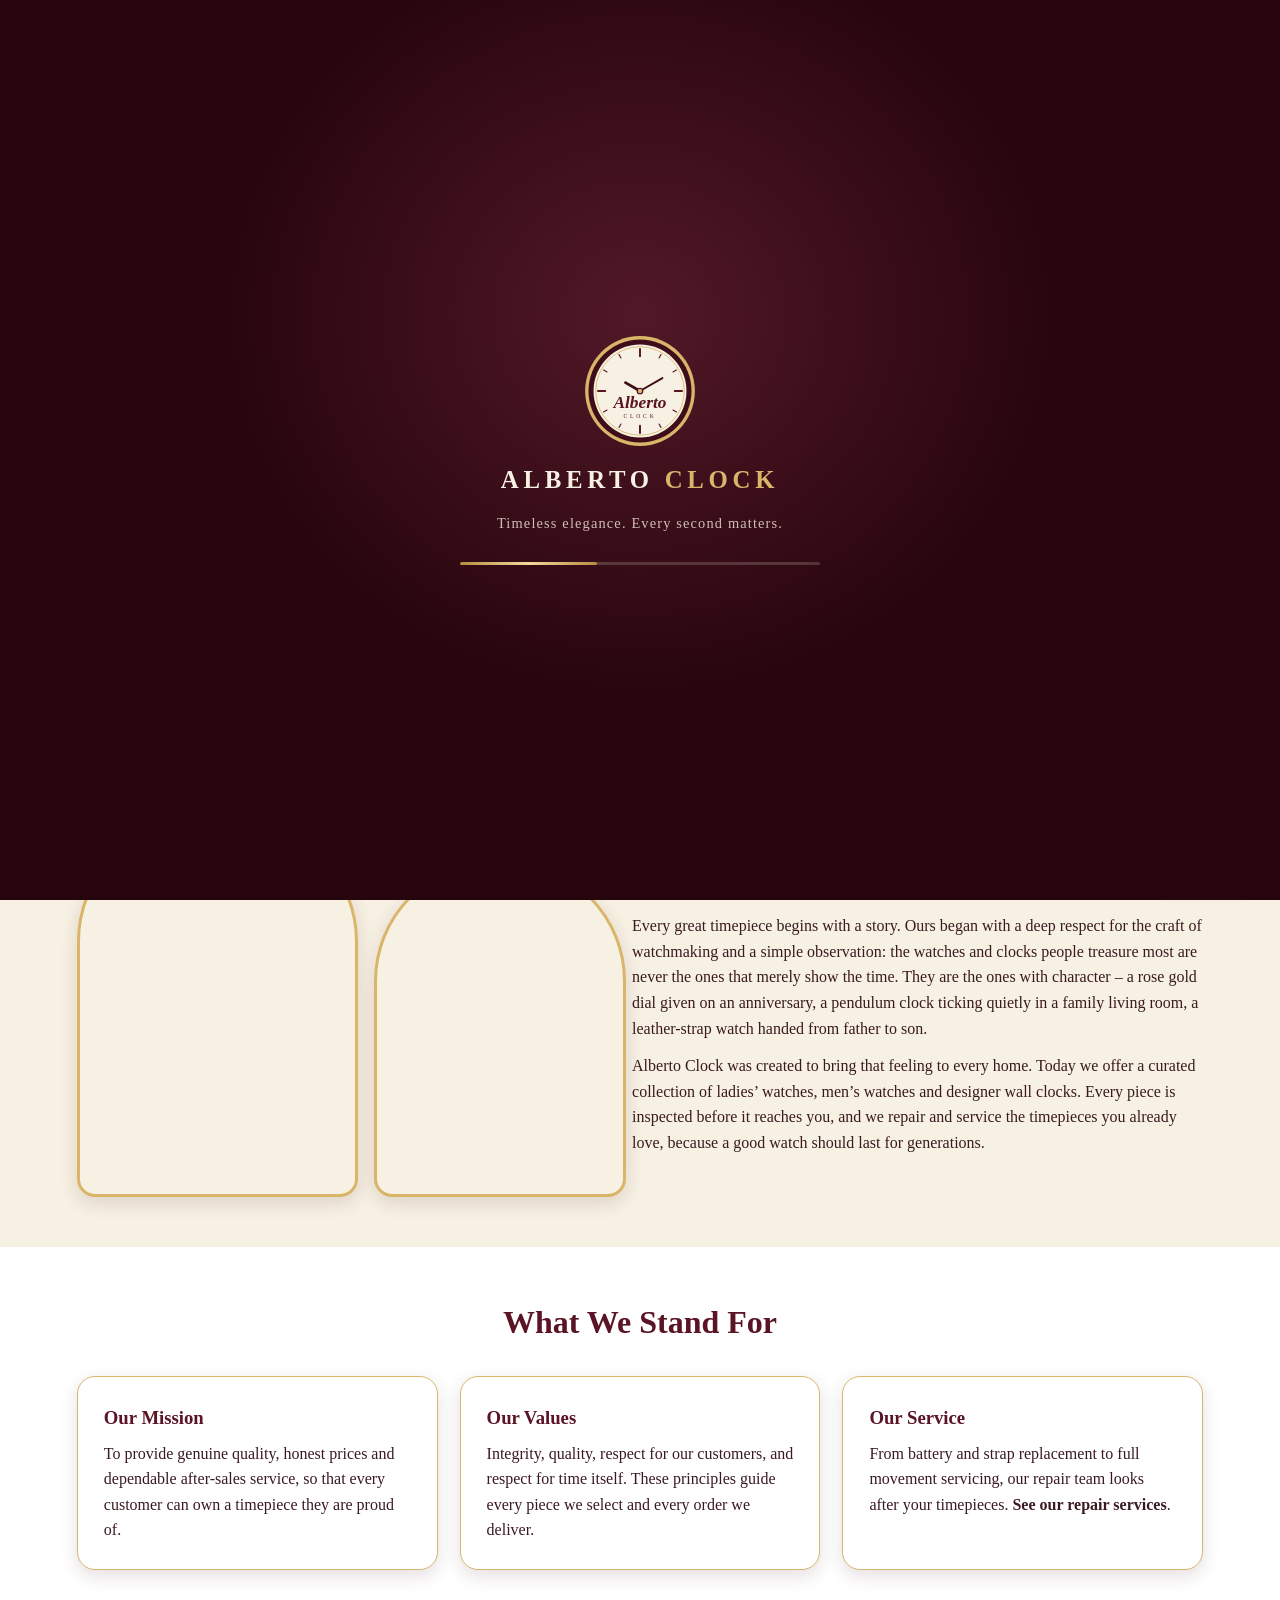
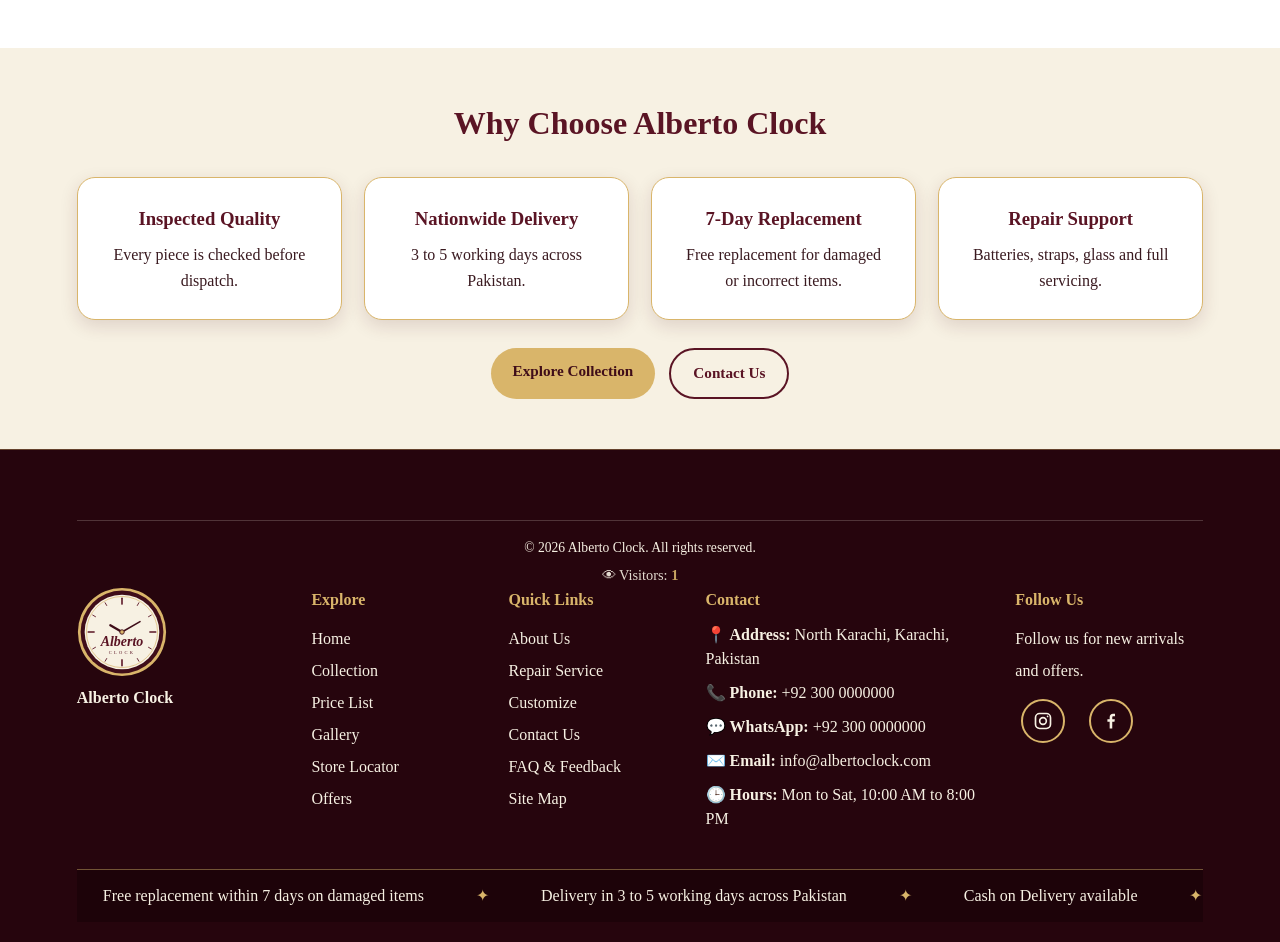
==== commit 23e8e64b: "Update script and stylesheet paths in about.html" ====
--- a/about.html
+++ b/about.html
@@ -6,10 +6,10 @@
   <title>Alberto Clock | Premium Watches &amp; Wall Clocks</title>
 
   <!-- ================= 1. CSS (design) ================= -->
-<link rel="stylesheet" href="css/style.css">
+<link rel="stylesheet" href="style.css">
 
   <!-- jQuery 3.6.0 (MIT license) - isi file ke andar, internet ki zaroorat nahi -->
-<script src="js/jquery.min.js"></script>
+<script src="jquery.min.js"></script>
 </head>
 <body>
 <!-- One-time 5-second branded website preloader -->
@@ -870,11 +870,11 @@
 
 <!-- #region MEDIA (photos aur video) - ye hissa bada hai, VS Code mein is line ke saath wala arrow dabakar band (fold) kar lein.
      Asli code isse NEECHE wale script mein hai. -->
-<script src="js/media.js"></script>
+<script src="media.js"></script>
 <!-- #endregion MEDIA -->
 
 <!-- ================= 3. JAVASCRIPT (logic) ================= -->
-<script src="js/main.js"></script>
-<script src="js/app.js"></script>
+<script src="main.js"></script>
+<script src="app.js"></script>
 </body>
 </html>
--- a/style.css
+++ b/style.css
@@ -0,0 +1,2156 @@
+/* =========================================================
+   ALBERTO CLOCK - style.css
+   Is file mein website ka poora design (rang, layout, buttons) hai.
+   Colors: burgundy (gehra), cream, white, light grey, golden (sirf buttons)
+   ========================================================= */
+
+/* ===== COLORS ===== */
+:root {
+  --burgundy: #5a1424;
+  --burgundy-dark: #3f0d19;
+  --cream: #f7f1e3;
+  --white: #ffffff;
+  --light-grey: #ececea;
+  --golden: #d9b56a;
+  --golden-hover: #c9a154;
+  --text: #3a1a20;
+  --shadow: 0 6px 18px rgba(79,22,34,.14);
+  --radius: 14px;
+}
+
+* {
+  box-sizing: border-box;
+  margin: 0;
+  padding: 0;
+}
+
+html {
+  scroll-behavior: smooth;
+}
+
+body {
+  font-family: Georgia,"Times New Roman",serif;
+  background: var(--cream);
+  color: var(--text);
+  line-height: 1.6;
+  min-height: 100vh;
+  display: flex;
+  flex-direction: column;
+  padding-top: env(safe-area-inset-top,0px);
+}
+
+a {
+  color: inherit;
+  text-decoration: none;
+}
+
+svg {
+  display: block;
+  max-width: 100%;
+  height: auto;
+}
+
+main {
+  flex: 1;
+  width: 100%;
+}
+
+/* ===== SPLASH & LOADER ===== */
+#splash {
+  position: fixed;
+  inset: 0;
+  background: var(--burgundy);
+  display: flex;
+  align-items: center;
+  justify-content: center;
+  z-index: 9999;
+  transition: opacity .6s ease;
+}
+
+#splash.hide {
+  opacity: 0;
+  pointer-events: none;
+}
+
+#splash .logo-wrap {
+  width: 200px;
+  animation: pulse 1.6s ease-in-out infinite;
+}
+
+#loader {
+  position: fixed;
+  inset: 0;
+  background: var(--cream);
+  display: none;
+  align-items: center;
+  justify-content: center;
+  z-index: 9998;
+}
+
+#loader.show {
+  display: flex;
+}
+
+#loader .logo-wrap {
+  width: 120px;
+  animation: pulse .9s ease-in-out infinite;
+}
+
+@keyframes pulse {
+  0%,100% {
+    transform: scale(1);
+  }
+  50% {
+    transform: scale(1.06);
+  }
+}
+
+/* ===== HEADER ===== */
+.site-header {
+  background: var(--burgundy);
+  color: var(--cream);
+  position: sticky;
+  top: 0;
+  z-index: 100;
+  box-shadow: var(--shadow);
+}
+
+.header-inner {
+  display: flex;
+  align-items: center;
+  justify-content: space-between;
+  padding: 10px 5%;
+  gap: 14px;
+  flex-wrap: wrap;
+}
+
+.brand {
+  display: flex;
+  align-items: center;
+  gap: 10px;
+  font-size: 1.35rem;
+  font-weight: bold;
+  letter-spacing: 1px;
+}
+
+.brand .logo-wrap {
+  width: 48px;
+  height: 48px;
+}
+
+.nav {
+  display: flex;
+  gap: 6px;
+  flex-wrap: wrap;
+  justify-content: center;
+}
+
+.nav a {
+  padding: 8px 12px;
+  border-radius: 8px;
+  transition: background .35s ease,color .35s ease,transform .35s ease;
+}
+
+.nav a:hover,.nav a.active {
+  background: var(--cream);
+  color: var(--burgundy);
+  transform: translateY(-2px);
+}
+
+.cart-count {
+  background: var(--golden);
+  color: var(--burgundy-dark);
+  border-radius: 50%;
+  padding: 1px 7px;
+  font-size: .8rem;
+  margin-left: 4px;
+}
+
+/* ===== BUTTONS ===== */
+.btn {
+  display: inline-block;
+  background: var(--golden);
+  color: var(--burgundy-dark);
+  border: none;
+  padding: 11px 22px;
+  border-radius: 30px;
+  font-family: inherit;
+  font-size: .95rem;
+  font-weight: bold;
+  cursor: pointer;
+  transition: background .35s ease,transform .35s ease;
+  text-align: center;
+}
+
+.btn:hover {
+  background: var(--golden-hover);
+  transform: translateY(-2px);
+}
+
+.btn-small {
+  padding: 8px 14px;
+  font-size: .85rem;
+}
+
+.btn-outline {
+  background: transparent;
+  border: 2px solid var(--burgundy);
+  color: var(--burgundy);
+}
+
+.btn-outline:hover {
+  background: var(--burgundy);
+  color: var(--cream);
+}
+
+.btn-block {
+  width: 100%;
+}
+
+/* ===== PAGES ===== */
+.page {
+  display: none;
+  animation: fadeIn .5s ease;
+}
+
+.page.active {
+  display: block;
+}
+
+@keyframes fadeIn {
+  from {
+    opacity: 0;
+    transform: translateY(8px);
+  }
+  to {
+    opacity: 1;
+    transform: none;
+  }
+}
+
+.section {
+  padding: 50px 6%;
+}
+
+.section-title {
+  text-align: center;
+  color: var(--burgundy);
+  font-size: 2rem;
+  margin-bottom: 28px;
+}
+
+.page-banner {
+  background: var(--burgundy);
+  color: var(--cream);
+  text-align: center;
+  padding: 36px 5%;
+}
+
+.page-banner h1 {
+  font-size: 2rem;
+}
+
+.page-banner p {
+  opacity: .9;
+}
+
+/* ===== HERO (home) ===== */
+.hero {
+  position: relative;
+  min-height: 85vh;
+  display: flex;
+  align-items: center;
+  justify-content: center;
+  text-align: center;
+  color: var(--cream);
+  overflow: hidden;
+  background: linear-gradient(120deg,#3f0d19,#5a1424,#74243a,#3f0d19);
+  background-size: 300% 300%;
+  animation: bgshift 14s ease infinite;
+}
+
+@keyframes bgshift {
+  0% {
+    background-position: 0% 50%;
+  }
+  50% {
+    background-position: 100% 50%;
+  }
+  100% {
+    background-position: 0% 50%;
+  }
+}
+
+.hero::before {
+  content: "";
+  position: absolute;
+  inset: 0;
+  background: radial-gradient(circle at 30% 40%,rgba(217,181,106,.18),transparent 60%);
+}
+
+.hero video {
+  position: absolute;
+  inset: 0;
+  width: 100%;
+  height: 100%;
+  object-fit: cover;
+  z-index: 0;
+}
+
+.hero-content {
+  position: relative;
+  z-index: 2;
+  padding: 20px;
+}
+
+.hero::after {
+  content: "";
+  position: absolute;
+  inset: 0;
+  background: rgba(63,13,25,.35);
+  z-index: 1;
+}
+
+.hero h1 {
+  font-size: 2.8rem;
+  margin-bottom: 12px;
+}
+
+.hero p {
+  font-size: 1.1rem;
+  margin-bottom: 6px;
+}
+
+.hero-actions {
+  display: flex;
+  gap: 14px;
+  justify-content: center;
+  flex-wrap: wrap;
+  margin-top: 24px;
+}
+
+.best-grid {
+  display: grid;
+  grid-template-columns: repeat(auto-fit,minmax(200px,1fr));
+  gap: 34px 26px;
+}
+
+.best-item {
+  text-align: center;
+}
+
+.best-item img {
+  width: 100%;
+  aspect-ratio: 3/4;
+  object-fit: cover;
+  border-radius: 120px 120px 18px 18px;
+  box-shadow: var(--shadow);
+  cursor: pointer;
+  transition: transform .4s ease;
+}
+
+.best-item img:hover {
+  transform: translateY(-6px);
+}
+
+.best-item h3 {
+  color: var(--burgundy);
+  margin: 14px 0 4px;
+  font-size: 1.05rem;
+}
+
+.best-item .price {
+  margin-bottom: 10px;
+}
+
+img {
+  display: block;
+  max-width: 100%;
+}
+
+.story {
+  display: grid;
+  grid-template-columns: 1fr 1fr;
+  gap: 26px;
+}
+
+.story-card {
+  background: var(--white);
+  border-radius: var(--radius);
+  box-shadow: var(--shadow);
+  padding: 26px;
+}
+
+.story-card h3 {
+  color: var(--burgundy);
+  margin-bottom: 10px;
+}
+
+/* ===== PRODUCT CARDS (curved shape) ===== */
+.products-grid {
+  display: grid;
+  grid-template-columns: repeat(auto-fit,minmax(230px,1fr));
+  gap: 24px;
+}
+
+.product-card {
+  background: var(--white);
+  border-radius: 30px 30px var(--radius) var(--radius);
+  overflow: hidden;
+  box-shadow: var(--shadow);
+  transition: transform .35s ease;
+  display: flex;
+  flex-direction: column;
+}
+
+.product-card:hover {
+  transform: translateY(-6px);
+}
+
+.img-box {
+  background: var(--light-grey);
+  cursor: pointer;
+  position: relative;
+}
+
+.img-box img {
+  width: 100%;
+  aspect-ratio: 3/4;
+  object-fit: cover;
+}
+
+.product-body {
+  padding: 16px;
+  display: flex;
+  flex-direction: column;
+  gap: 8px;
+  flex: 1;
+}
+
+.product-name {
+  font-size: 1.05rem;
+  color: var(--burgundy);
+}
+
+.price {
+  font-weight: bold;
+}
+
+.badge {
+  align-self: flex-start;
+  background: var(--burgundy);
+  color: var(--cream);
+  font-size: .75rem;
+  padding: 3px 10px;
+  border-radius: 20px;
+}
+
+.card-actions {
+  display: flex;
+  gap: 8px;
+  margin-top: auto;
+  flex-wrap: wrap;
+}
+
+.card-actions .btn {
+  flex: 1;
+}
+
+/* ===== COLLECTION ===== */
+.toolbar {
+  display: flex;
+  justify-content: space-between;
+  align-items: center;
+  flex-wrap: wrap;
+  gap: 12px;
+  margin-bottom: 26px;
+}
+
+.filter-tabs {
+  display: flex;
+  gap: 8px;
+  flex-wrap: wrap;
+}
+
+.filter-tabs button {
+  background: var(--light-grey);
+  border: none;
+  padding: 9px 16px;
+  border-radius: 20px;
+  cursor: pointer;
+  font-family: inherit;
+  transition: background .3s,color .3s;
+}
+
+.filter-tabs button.active,.filter-tabs button:hover {
+  background: var(--burgundy);
+  color: var(--cream);
+}
+
+.sort-select {
+  padding: 9px 12px;
+  border-radius: 8px;
+  border: 1px solid var(--burgundy);
+  background: var(--white);
+  font-family: inherit;
+}
+
+.empty-msg {
+  text-align: center;
+  padding: 30px 10px;
+  color: #6d5a5f;
+}
+
+/* ===== FORMS ===== */
+.two-col {
+  display: grid;
+  grid-template-columns: 1fr 1fr;
+  gap: 30px;
+  align-items: start;
+}
+
+.cart-layout {
+  display: grid;
+  grid-template-columns: 1.4fr 1fr;
+  gap: 30px;
+  align-items: start;
+}
+
+.cart-box,.form-box,.info-box {
+  border-radius: var(--radius);
+  box-shadow: var(--shadow);
+  padding: 22px;
+}
+
+.cart-box,.form-box {
+  background: var(--white);
+}
+
+.info-box {
+  background: var(--burgundy);
+  color: var(--cream);
+}
+
+.info-box p {
+  margin-bottom: 10px;
+}
+
+.form-group {
+  display: flex;
+  flex-direction: column;
+  gap: 6px;
+  margin-bottom: 14px;
+}
+
+.form-group label {
+  font-weight: bold;
+  color: var(--burgundy);
+  font-size: .92rem;
+}
+
+.form-group input,.form-group textarea,.form-group select {
+  padding: 11px 12px;
+  border: 1px solid #cfc3b3;
+  border-radius: 8px;
+  font-family: inherit;
+  font-size: .95rem;
+  background: var(--cream);
+  transition: border-color .3s;
+}
+
+.form-group input:focus,.form-group textarea:focus,.form-group select:focus {
+  outline: none;
+  border-color: var(--burgundy);
+}
+
+.error {
+  color: #b00020;
+  font-size: .82rem;
+  display: none;
+}
+
+.cart-item {
+  display: flex;
+  align-items: center;
+  gap: 14px;
+  padding: 14px 0;
+  border-bottom: 1px solid var(--light-grey);
+}
+
+.cart-item .thumb {
+  width: 80px;
+  height: 80px;
+  background: var(--light-grey);
+  border-radius: 10px;
+  overflow: hidden;
+  flex-shrink: 0;
+}
+
+.cart-item .thumb img {
+  width: 100%;
+  height: 100%;
+  object-fit: cover;
+}
+
+.cart-item-info {
+  flex: 1;
+}
+
+.qty {
+  display: flex;
+  align-items: center;
+  gap: 6px;
+}
+
+.qty button {
+  width: 32px;
+  height: 32px;
+  border: none;
+  border-radius: 50%;
+  background: var(--burgundy);
+  color: var(--cream);
+  font-size: 1.1rem;
+  cursor: pointer;
+  transition: background .3s;
+}
+
+.qty button:hover {
+  background: var(--golden);
+  color: var(--burgundy-dark);
+}
+
+.remove-btn {
+  background: none;
+  border: none;
+  cursor: pointer;
+  color: var(--burgundy);
+  font-size: 1.25rem;
+  transition: color .3s;
+}
+
+.remove-btn:hover {
+  color: var(--golden-hover);
+}
+
+.total-row {
+  display: flex;
+  justify-content: space-between;
+  font-size: 1.15rem;
+  font-weight: bold;
+  margin-top: 16px;
+  flex-wrap: wrap;
+  gap: 8px;
+}
+
+.coupon-row {
+  display: flex;
+  gap: 8px;
+  margin: 14px 0;
+}
+
+.coupon-row input {
+  flex: 1;
+  padding: 10px;
+  border: 1px solid #cfc3b3;
+  border-radius: 8px;
+  font-family: inherit;
+  text-transform: uppercase;
+}
+
+.msg-ok {
+  color: #2e7d32;
+  font-size: .9rem;
+}
+
+.msg-bad {
+  color: #b00020;
+  font-size: .9rem;
+}
+
+/* ===== OFFERS ===== */
+.offers-grid {
+  display: grid;
+  grid-template-columns: repeat(auto-fit,minmax(250px,1fr));
+  gap: 24px;
+}
+
+.offer-card {
+  background: var(--white);
+  border-radius: 30px 8px 30px 8px;
+  box-shadow: var(--shadow);
+  padding: 26px;
+  text-align: center;
+  transition: transform .35s;
+}
+
+.offer-card:hover {
+  transform: translateY(-5px);
+}
+
+.offer-card .big {
+  font-size: 2rem;
+  color: var(--burgundy);
+  font-weight: bold;
+  margin-bottom: 8px;
+}
+
+.code-chip {
+  display: inline-block;
+  background: var(--light-grey);
+  padding: 6px 14px;
+  border-radius: 20px;
+  margin: 10px 0;
+  font-weight: bold;
+  letter-spacing: 1px;
+}
+
+/* ===== GALLERY ===== */
+.gallery-grid {
+  display: grid;
+  grid-template-columns: repeat(auto-fit,minmax(200px,1fr));
+  gap: 20px;
+}
+
+.gallery-item {
+  background: var(--white);
+  border-radius: 20px;
+  overflow: hidden;
+  box-shadow: var(--shadow);
+  cursor: pointer;
+  transition: transform .35s;
+}
+
+.gallery-item:hover {
+  transform: scale(1.03);
+}
+
+.gallery-item .pic {
+  background: var(--light-grey);
+}
+
+.gallery-item .pic img {
+  width: 100%;
+  aspect-ratio: 3/4;
+  object-fit: cover;
+}
+
+.gallery-item .name {
+  text-align: center;
+  padding: 10px;
+  color: var(--burgundy);
+  font-weight: bold;
+}
+
+.lightbox {
+  position: fixed;
+  inset: 0;
+  background: rgba(40,10,16,.85);
+  display: none;
+  align-items: center;
+  justify-content: center;
+  z-index: 9000;
+  padding: 16px;
+  flex-direction: column;
+}
+
+.lightbox.show {
+  display: flex;
+}
+
+.lightbox .big-pic {
+  background: var(--cream);
+  border-radius: 20px;
+  padding: 14px;
+  width: min(520px,90vw);
+  animation: popIn .35s ease;
+}
+
+.lightbox .big-pic img {
+  width: 100%;
+  max-height: 72vh;
+  object-fit: contain;
+  border-radius: 12px;
+}
+
+.lightbox .big-name {
+  color: var(--cream);
+  font-size: 1.4rem;
+  margin-top: 14px;
+  text-align: center;
+}
+
+.lightbox .close {
+  position: absolute;
+  top: 18px;
+  right: 22px;
+  background: var(--golden);
+  border: none;
+  width: 42px;
+  height: 42px;
+  border-radius: 50%;
+  font-size: 1.4rem;
+  cursor: pointer;
+}
+
+@keyframes popIn {
+  from {
+    transform: scale(.85);
+    opacity: 0;
+  }
+  to {
+    transform: scale(1);
+    opacity: 1;
+  }
+}
+
+/* ===== FAQ & FEEDBACK ===== */
+details {
+  background: var(--white);
+  border-radius: 12px;
+  box-shadow: var(--shadow);
+  margin-bottom: 12px;
+  padding: 14px 18px;
+}
+
+summary {
+  cursor: pointer;
+  font-weight: bold;
+  color: var(--burgundy);
+}
+
+details p {
+  margin-top: 10px;
+}
+
+.review {
+  background: var(--white);
+  border-left: 5px solid var(--golden);
+  border-radius: 10px;
+  padding: 14px 18px;
+  margin-bottom: 12px;
+  box-shadow: var(--shadow);
+}
+
+.review .stars {
+  color: var(--golden);
+}
+
+.review small {
+  color: #7a6670;
+}
+
+/* ===== CHAT BOT ===== */
+#chat-btn {
+  position: fixed;
+  right: 18px;
+  bottom: 18px;
+  background: var(--burgundy);
+  color: var(--cream);
+  border: none;
+  border-radius: 30px;
+  padding: 12px 18px;
+  cursor: pointer;
+  box-shadow: var(--shadow);
+  z-index: 900;
+  font-family: inherit;
+  font-size: .95rem;
+  transition: background .3s;
+}
+
+#chat-btn:hover {
+  background: var(--burgundy-dark);
+}
+
+#chat-box {
+  position: fixed;
+  right: 18px;
+  bottom: 76px;
+  width: min(330px,calc(100vw - 36px));
+  background: var(--white);
+  border-radius: 16px;
+  box-shadow: var(--shadow);
+  display: none;
+  flex-direction: column;
+  overflow: hidden;
+  z-index: 900;
+}
+
+#chat-box.show {
+  display: flex;
+}
+
+#chat-head {
+  background: var(--burgundy);
+  color: var(--cream);
+  padding: 12px 14px;
+  font-weight: bold;
+}
+
+#chat-log {
+  height: 260px;
+  overflow-y: auto;
+  padding: 12px;
+  display: flex;
+  flex-direction: column;
+  gap: 8px;
+  background: var(--cream);
+}
+
+.bubble {
+  padding: 8px 12px;
+  border-radius: 12px;
+  max-width: 85%;
+  font-size: .92rem;
+}
+
+.bubble.bot {
+  background: var(--white);
+  align-self: flex-start;
+  border: 1px solid #e3d8c6;
+}
+
+.bubble.me {
+  background: var(--burgundy);
+  color: var(--cream);
+  align-self: flex-end;
+}
+
+#chat-form {
+  display: flex;
+  gap: 6px;
+  padding: 10px;
+  border-top: 1px solid #e3d8c6;
+}
+
+#chat-form input {
+  flex: 1;
+  padding: 9px;
+  border: 1px solid #cfc3b3;
+  border-radius: 8px;
+  font-family: inherit;
+}
+
+/* ===== POPUP & TOAST ===== */
+.popup-overlay {
+  position: fixed;
+  inset: 0;
+  background: rgba(40,10,16,.6);
+  display: none;
+  align-items: center;
+  justify-content: center;
+  z-index: 9500;
+  padding: 16px;
+}
+
+.popup-overlay.show {
+  display: flex;
+}
+
+.popup-box {
+  background: var(--cream);
+  border-radius: var(--radius);
+  padding: 30px 26px;
+  max-width: 380px;
+  width: 100%;
+  text-align: center;
+  box-shadow: var(--shadow);
+  animation: popIn .35s ease;
+}
+
+.popup-box h3 {
+  color: var(--burgundy);
+  margin-bottom: 10px;
+}
+
+.toast {
+  position: fixed;
+  bottom: 24px;
+  left: 50%;
+  transform: translateX(-50%) translateY(120px);
+  background: var(--burgundy);
+  color: var(--cream);
+  padding: 12px 22px;
+  border-radius: 30px;
+  box-shadow: var(--shadow);
+  transition: transform .4s ease;
+  z-index: 9700;
+  white-space: nowrap;
+}
+
+.toast.show {
+  transform: translateX(-50%) translateY(0);
+}
+
+/* ===== SITEMAP ===== */
+.sitemap {
+  display: grid;
+  grid-template-columns: repeat(auto-fit,minmax(220px,1fr));
+  gap: 20px;
+}
+
+.sitemap-card {
+  background: var(--white);
+  border-radius: var(--radius);
+  box-shadow: var(--shadow);
+  padding: 20px;
+}
+
+.sitemap-card h3 {
+  color: var(--burgundy);
+  margin-bottom: 10px;
+}
+
+.sitemap-card a {
+  display: block;
+  padding: 6px 0;
+  color: var(--text);
+  transition: color .3s;
+}
+
+.sitemap-card a:hover {
+  color: var(--golden-hover);
+}
+
+/* ===== FOOTER ===== */
+.site-footer {
+  background: var(--burgundy-dark);
+  color: var(--cream);
+  padding: 40px 6% 20px;
+  margin-top: auto;
+}
+
+.footer-grid {
+  display: grid;
+  grid-template-columns: 1.2fr 1fr 1fr 1fr;
+  gap: 28px;
+}
+
+.footer-grid h4 {
+  color: var(--golden);
+  margin-bottom: 10px;
+  text-align: center;
+}
+
+.footer-grid ul,.footer-grid p {
+  list-style: none;
+  text-align: center;
+  line-height: 2;
+}
+
+.footer-grid a:hover {
+  color: var(--golden);
+}
+
+.footer-logo {
+  display: flex;
+  flex-direction: column;
+  align-items: center;
+  gap: 8px;
+}
+
+.footer-logo .logo-wrap {
+  width: 90px;
+  height: 90px;
+}
+
+.social a {
+  margin: 0 6px;
+  padding: 4px 10px;
+  border-radius: 6px;
+  border: 1px solid var(--golden);
+  transition: background .3s;
+}
+
+.social a:hover {
+  background: var(--golden);
+  color: var(--burgundy-dark);
+}
+
+.copyright {
+  text-align: center;
+  margin-top: 30px;
+  padding-top: 16px;
+  border-top: 1px solid rgba(247,241,227,.2);
+  font-size: .85rem;
+}
+
+/* ===== RESPONSIVE ===== */
+@media (max-width:900px) {
+  .two-col,.cart-layout,.story {
+    grid-template-columns: 1fr;
+  }
+  .footer-grid {
+    grid-template-columns: 1fr 1fr;
+  }
+}
+
+@media (max-width:640px) {
+  .header-inner {
+    flex-direction: column;
+    text-align: center;
+  }
+  .hero h1 {
+    font-size: 2rem;
+  }
+  .section {
+    padding: 36px 5%;
+  }
+  .footer-grid {
+    grid-template-columns: 1fr;
+  }
+  .cart-item {
+    flex-wrap: wrap;
+  }
+}
+
+/* ===== REQUIREMENTS UPDATE ===== */
+/* Preloader: cream background, burgundy spinner */
+#splash { background: var(--cream); }
+.spinner { width: 56px; height: 56px; border: 5px solid rgba(90,20,36,.2); border-top-color: var(--burgundy); border-radius: 50%; animation: spin .9s linear infinite; }
+@keyframes spin { to { transform: rotate(360deg); } }
+
+/* Equal-size product cards */
+.products-grid { grid-template-columns: repeat(auto-fill,minmax(250px,1fr)); }
+.product-card { height: 520px; border-radius: 28px; }
+.product-card:hover { transform: translateY(-8px); }
+.img-box { height: 260px; flex-shrink: 0; }
+.img-box img { height: 100%; aspect-ratio: auto; object-fit: cover; }
+.badge-slot { height: 24px; }
+.product-name { height: 3.2em; overflow: hidden; display: -webkit-box; -webkit-line-clamp: 2; -webkit-box-orient: vertical; }
+.card-actions { flex-direction: column; }
+.card-actions .btn { flex: 0 0 auto; width: 100%; }
+
+/* Toast alerts: top-right */
+.toast { top: 84px; right: 18px; left: auto; bottom: auto; transform: translateX(130%); white-space: normal; max-width: calc(100vw - 36px); border: 1px solid var(--golden); pointer-events: none; }
+.toast.show { transform: translateX(0); }
+
+/* Gallery lightbox */
+.lightbox { background: rgba(15,4,7,.94); }
+.lightbox .big-name { color: var(--golden); }
+
+/* Chat emojis */
+#chat-emojis { display: flex; gap: 4px; flex-wrap: wrap; padding: 8px 10px 0; border-top: 1px solid #e3d8c6; }
+#chat-emojis button { background: var(--cream); border: 1px solid var(--golden); border-radius: 8px; font-size: 1.1rem; padding: 2px 7px; cursor: pointer; }
+#chat-form { border-top: 0; }
+
+/* Store locator */
+.branch-grid { display: grid; grid-template-columns: repeat(auto-fit,minmax(260px,1fr)); gap: 24px; margin-bottom: 34px; }
+.branch-card { background: var(--white); border-radius: var(--radius); box-shadow: var(--shadow); padding: 22px; display: flex; flex-direction: column; gap: 6px; transition: transform .35s ease; }
+.branch-card:hover { transform: translateY(-5px); }
+.branch-card h3 { color: var(--burgundy); }
+.branch-card .btn { margin-top: auto; align-self: flex-start; }
+.map-box { border-radius: var(--radius); overflow: hidden; box-shadow: var(--shadow); background: var(--white); }
+.map-box iframe { display: block; width: 100%; height: 420px; border: 0; }
+
+/* Order confirmation */
+.thanks-box { max-width: 640px; margin: 0 auto; background: var(--white); border-radius: var(--radius); box-shadow: var(--shadow); padding: 28px; }
+.thanks-box h2 { color: var(--burgundy); text-align: center; margin-bottom: 8px; }
+.thanks-box > p { text-align: center; }
+.order-id { text-align: center; margin: 14px 0; }
+.order-line { display: flex; justify-content: space-between; gap: 10px; padding: 8px 0; border-bottom: 1px solid var(--light-grey); }
+.thanks-actions { display: flex; gap: 12px; justify-content: center; flex-wrap: wrap; margin-top: 22px; }
+
+/* Footer ticker */
+.footer-ticker { background: var(--burgundy); border-top: 1px solid var(--golden); border-bottom: 1px solid var(--golden); overflow: hidden; white-space: nowrap; margin: -40px -6% 30px; padding: 10px 0; }
+.ticker-track { display: inline-flex; animation: tick 40s linear infinite; }
+.footer-ticker:hover .ticker-track { animation-play-state: paused; }
+.ticker-track span { padding: 0 26px; }
+.ticker-track span::after { content: "\2726"; color: var(--golden); margin-left: 52px; }
+@keyframes tick { to { transform: translateX(-50%); } }
+@media (prefers-reduced-motion: reduce) { .ticker-track { animation: none; } }
+
+/* ===== UPDATE 2: sections, footer, contact ===== */
+.site-footer { background: #1c050a; }
+.footer-grid { grid-template-columns: 1.2fr repeat(4,1fr); }
+.reveal { opacity: 0; transform: translateY(28px); transition: opacity .8s ease, transform .8s ease; }
+.reveal.in { opacity: 1; transform: none; }
+.reveal:nth-child(2) { transition-delay: .12s; } .reveal:nth-child(3) { transition-delay: .24s; } .reveal:nth-child(4) { transition-delay: .36s; }
+@media (prefers-reduced-motion: reduce) { .reveal { opacity: 1; transform: none; transition: none; } }
+.fancy-card { background: var(--white); border: 1px solid var(--golden); border-radius: var(--radius); box-shadow: var(--shadow); padding: 26px; transition: transform .4s ease, box-shadow .4s ease; }
+.fancy-card:hover { transform: translateY(-6px); box-shadow: 0 14px 30px rgba(79,22,34,.22); }
+.fancy-card h3 { color: var(--burgundy); margin-bottom: 8px; }
+.fancy-card.why { text-align: center; } .fancy-card.why span { font-size: 2rem; display: block; }
+.story-feature, .about-split { display: grid; grid-template-columns: 1fr 1.1fr; gap: 36px; align-items: center; }
+.story-photo img { width: 100%; aspect-ratio: 4/5; object-fit: cover; border-radius: 200px 200px 24px 24px; border: 3px solid var(--golden); box-shadow: var(--shadow); }
+.story-texts { display: flex; flex-direction: column; gap: 20px; align-items: flex-start; }
+.about-photos { display: grid; grid-template-columns: 1fr 1fr; gap: 16px; }
+.about-photos img { width: 100%; aspect-ratio: 3/4; object-fit: cover; border-radius: 120px 120px 18px 18px; border: 3px solid var(--golden); box-shadow: var(--shadow); }
+.about-photos img:nth-child(2) { margin-top: 40px; }
+.about-text h2 { color: var(--burgundy); font-size: 2rem; margin-bottom: 12px; } .about-text p { margin-bottom: 12px; }
+.about-band { background: var(--white); }
+.card-row { display: grid; grid-template-columns: repeat(auto-fit,minmax(260px,1fr)); gap: 24px; margin-bottom: 28px; }
+.card-row.four { grid-template-columns: repeat(auto-fit,minmax(210px,1fr)); }
+.service-grid { display: grid; grid-template-columns: repeat(auto-fit,minmax(250px,1fr)); gap: 24px; }
+.service-card { background: var(--white); border: 1px solid var(--golden); border-radius: 26px 26px var(--radius) var(--radius); box-shadow: var(--shadow); overflow: hidden; }
+.service-card .s-img { height: 200px; overflow: hidden; }
+.service-card img { width: 100%; height: 100%; object-fit: cover; transition: transform .6s ease; }
+.service-card:hover img { transform: scale(1.08); }
+.s-body { padding: 18px; } .s-body h3 { color: var(--burgundy); margin-bottom: 6px; }
+.contact-card { padding: 38px 34px; font-size: 1.2rem; border: 2px solid var(--golden); }
+.contact-card h2 { font-size: 2rem; margin-bottom: 24px; }
+.c-line { display: flex; gap: 16px; align-items: flex-start; margin-bottom: 24px !important; line-height: 1.5; }
+.c-ico { font-size: 1.9rem; }
+.contact-grid { transition: grid-template-columns .5s ease; }
+.contact-grid .form-box { border: 1px solid var(--golden); transition: padding .4s ease, box-shadow .4s ease; }
+.contact-grid .form-box input, .contact-grid .form-box textarea { transition: padding .35s ease, font-size .35s ease; }
+.contact-grid .form-box:focus-within { padding: 34px; box-shadow: 0 16px 36px rgba(79,22,34,.3); }
+.contact-grid .form-box:focus-within input, .contact-grid .form-box:focus-within textarea { padding: 15px 14px; font-size: 1.1rem; }
+.contact-grid .form-box:focus-within textarea { min-height: 170px; }
+@media (min-width: 901px) { .contact-grid:has(.form-box:focus-within) { grid-template-columns: .7fr 1.3fr; } }
+@media (max-width: 900px) { .footer-grid { grid-template-columns: 1fr 1fr; } .story-feature, .about-split { grid-template-columns: 1fr; } }
+@media (max-width: 640px) { .footer-grid { grid-template-columns: 1fr; } }
+
+/* ===== UPDATE 3 ===== */
+.products-grid.grid-4, .gallery-grid.grid-4 { grid-template-columns: repeat(4,1fr); }
+.products-grid.grid-3 { grid-template-columns: repeat(3,1fr); max-width: 1000px; margin: 0 auto; }
+@media (max-width:900px) { .products-grid.grid-4, .products-grid.grid-3, .gallery-grid.grid-4 { grid-template-columns: repeat(2,1fr); } }
+@media (max-width:420px) { .products-grid.grid-4, .products-grid.grid-3, .gallery-grid.grid-4 { grid-template-columns: 1fr; } }
+.product-card { position: relative; height: auto; border: 2px solid var(--golden); border-radius: 26px; transition: transform .4s ease, box-shadow .4s ease, border-color .4s ease; }
+.product-card:hover { transform: translateY(-8px); box-shadow: 0 16px 34px rgba(79,22,34,.28); border-color: var(--burgundy); }
+.img-box { height: 240px; }
+.img-box img { transition: transform .6s ease; }
+.product-card:hover .img-box img { transform: scale(1.07); }
+.card-actions { flex-direction: row; flex-wrap: wrap; gap: 6px; }
+.card-actions .btn { flex: 1 1 auto; width: auto; padding: 6px 10px; font-size: .74rem; white-space: nowrap; transition: transform .25s ease, box-shadow .25s ease, background .25s ease, color .25s ease; }
+.card-actions .btn:hover { transform: translateY(-2px); box-shadow: 0 6px 14px rgba(79,22,34,.25); }
+.wish-btn { position: absolute; top: 12px; right: 12px; z-index: 3; width: 38px; height: 38px; padding: 0; border-radius: 50%; border: 2px solid var(--golden); background: rgba(255,248,235,.94); font-size: 1.1rem; cursor: pointer; display: flex; align-items: center; justify-content: center; transition: transform .3s ease, background .3s ease; }
+.wish-btn:hover { transform: scale(1.15); }
+.wish-btn.on { background: #fff; animation: heartpop .45s ease; }
+@keyframes heartpop { 50% { transform: scale(1.4); } }
+.offers-grid { grid-template-columns: repeat(3,1fr); }
+.offer-card { border: 2px solid var(--golden); transition: transform .4s ease, box-shadow .4s ease; }
+.offer-card:hover { box-shadow: 0 14px 30px rgba(79,22,34,.25); }
+@media (max-width:900px) { .offers-grid { grid-template-columns: repeat(2,1fr); } }
+@media (max-width:560px) { .offers-grid { grid-template-columns: 1fr; } }
+.form-group select { width: 100%; padding: 12px; border: 1px solid #cdbb98; border-radius: 8px; font-family: inherit; font-size: 1rem; background: var(--white); }
+.branch-card { padding: 0; gap: 0; overflow: hidden; border: 2px solid var(--golden); }
+.branch-pic { overflow: hidden; }
+.branch-pic svg { display: block; width: 100%; height: auto; transition: transform .6s ease; }
+.branch-card:hover .branch-pic svg { transform: scale(1.06); }
+.branch-body { padding: 20px; display: flex; flex-direction: column; gap: 6px; flex: 1; }
+.page-banner { position: relative; overflow: hidden; min-height: 170px; display: flex; flex-direction: column; justify-content: center; }
+.page-banner video { position: absolute; inset: 0; width: 100%; height: 100%; object-fit: cover; z-index: 0; }
+/* Hero video sab pages par same dikhe */
+.hero video, .page-banner video { display: block; pointer-events: none; object-position: center center; }
+.page-banner::after { content: ""; position: absolute; inset: 0; background: rgba(63,13,25,.55); z-index: 1; }
+.page-banner > :not(video) { position: relative; z-index: 2; }
+.contact-cta { background: var(--white); border: 2px solid var(--golden); border-radius: var(--radius); box-shadow: var(--shadow); padding: 40px 30px; text-align: center; display: flex; flex-direction: column; align-items: center; justify-content: center; gap: 14px; }
+.contact-cta .cta-ico { font-size: 3.2rem; }
+.contact-cta h2 { color: var(--burgundy); }
+.cform-overlay { position: fixed; inset: 0; background: rgba(28,5,10,.78); display: flex; align-items: center; justify-content: center; padding: 20px; z-index: 9400; opacity: 0; visibility: hidden; transition: opacity .45s ease, visibility .45s; }
+.cform-overlay.show { opacity: 1; visibility: visible; }
+.cform-box { background: var(--white); border: 2px solid var(--golden); border-radius: 26px; padding: 34px; width: 100%; max-width: 560px; max-height: 92vh; overflow: auto; position: relative; transform: translateY(50px) scale(.9); transition: transform .55s cubic-bezier(.2,.9,.3,1.15); }
+.cform-overlay.show .cform-box { transform: none; }
+.cform-box h2 { color: var(--burgundy); text-align: center; margin-bottom: 16px; }
+.cform-close { position: absolute; top: 8px; right: 16px; background: none; border: 0; font-size: 2rem; color: var(--burgundy); cursor: pointer; }
+
+/* ===== UPDATE 4 ===== */
+.header-inner { flex-wrap: nowrap; }
+.nav { margin-left: auto; justify-content: flex-end; }
+.nav a { padding: 8px 10px; font-size: .94rem; }
+@media (max-width:1100px) { .header-inner { flex-wrap: wrap; } }
+.hero { min-height: 92vh; }
+.page-banner { min-height: 62vh; padding: 40px 6%; text-align: center; background: linear-gradient(120deg,#3f0d19,#5a1424,#74243a,#3f0d19); background-size: 300% 300%; animation: bgshift 14s ease infinite; }
+.page-banner::before { content: ""; position: absolute; inset: 0; background: radial-gradient(circle at 30% 40%,rgba(217,181,106,.18),transparent 60%); z-index: 1; }
+.page-banner::after { background: rgba(63,13,25,.35); }
+.hero h1, .page-banner h1 { font-size: clamp(3rem,8vw,5.2rem); letter-spacing: 2px; margin-bottom: 14px; text-shadow: 0 4px 18px rgba(0,0,0,.45); }
+.hero p, .page-banner .slogan { font-size: clamp(1.1rem,2.4vw,1.6rem); font-style: italic; color: var(--golden); }
+.page-banner .sub { font-size: 1.05rem; margin-top: 6px; }
+.img-box { height: auto; aspect-ratio: 3/4; }
+.img-box img { width: 100%; height: 100%; object-fit: cover; object-position: center 30%; }
+@media (min-width:901px) { .footer-grid { grid-template-columns: 1.1fr .9fr .9fr 1.5fr 1fr; } }
+.contact-list { list-style: none; padding: 0; }
+.contact-list li { margin-bottom: 10px; line-height: 1.5; }
+.social { display: flex; gap: 12px; margin-top: 12px; }
+.social a { width: 44px; height: 44px; border: 2px solid var(--golden); border-radius: 50%; display: inline-flex; align-items: center; justify-content: center; color: var(--cream); transition: transform .3s ease, background .3s ease, color .3s ease; }
+.social a:hover { background: var(--golden); color: var(--burgundy-dark); transform: translateY(-4px); }
+
+  
+/* ===== FINAL DESIGN POLISH: shared luxury hero across every page ===== */
+.page-banner {
+  min-height: clamp(520px, 78vh, 760px);
+  padding: 72px 6%;
+  display: flex;
+  flex-direction: column;
+  align-items: center;
+  justify-content: center;
+  text-align: center;
+  isolation: isolate;
+  background:
+    radial-gradient(ellipse at 18% 22%, rgba(217,181,106,.22), transparent 36%),
+    radial-gradient(ellipse at 82% 78%, rgba(217,181,106,.13), transparent 34%),
+    linear-gradient(120deg, #300811 0%, #5a1424 48%, #76283d 72%, #3f0d19 100%);
+  background-size: 200% 200%;
+  animation: bgshift 14s ease infinite;
+}
+.page-banner::before {
+  content: "ALBERTO CLOCK";
+  position: absolute;
+  z-index: 1;
+  top: 19%;
+  left: 50%;
+  transform: translateX(-50%);
+  color: rgba(247,241,227,.13);
+  font-family: Georgia, "Times New Roman", serif;
+  font-size: clamp(2rem, 7vw, 5.8rem);
+  font-weight: 700;
+  letter-spacing: .16em;
+  white-space: nowrap;
+  pointer-events: none;
+}
+.page-banner::after {
+  background: linear-gradient(180deg, rgba(26,4,10,.26), rgba(26,4,10,.58));
+  z-index: 0;
+}
+.page-banner > :not(video) { z-index: 2; }
+.page-banner h1 {
+  font-size: clamp(3.4rem, 8.5vw, 6.4rem);
+  line-height: 1.05;
+  letter-spacing: .035em;
+  margin: 0 0 20px;
+  color: var(--cream);
+  text-shadow: 0 5px 24px rgba(0,0,0,.5);
+}
+.page-banner .slogan {
+  max-width: 820px;
+  margin: 0 auto;
+  color: var(--golden);
+  font-size: clamp(1.2rem, 2.5vw, 1.8rem);
+  line-height: 1.5;
+  font-style: italic;
+  text-shadow: 0 2px 12px rgba(0,0,0,.35);
+}
+.page-banner .sub {
+  color: rgba(247,241,227,.9);
+  font-size: clamp(.95rem, 1.5vw, 1.12rem);
+  margin-top: 12px;
+  letter-spacing: .04em;
+}
+.header-inner { flex-wrap: nowrap; }
+.brand { flex: 0 0 auto; }
+.nav {
+  margin-left: auto;
+  justify-content: flex-end;
+  align-items: center;
+  flex-wrap: nowrap;
+  gap: 3px;
+}
+.nav a {
+  white-space: nowrap;
+  position: relative;
+  background: transparent !important;
+  color: var(--cream) !important;
+  border-radius: 0;
+  padding: 10px 9px;
+}
+.nav a::after {
+  content: "";
+  position: absolute;
+  left: 9px;
+  right: 9px;
+  bottom: 3px;
+  height: 2px;
+  background: var(--golden);
+  transform: scaleX(0);
+  transform-origin: left;
+  transition: transform .3s ease;
+}
+.nav a:hover, .nav a.active {
+  color: var(--golden) !important;
+  transform: translateY(-1px);
+}
+.nav a:hover::after, .nav a.active::after { transform: scaleX(1); }
+.img-box {
+  background: linear-gradient(145deg, #f8f5ee, #e9e2d6);
+  display: flex;
+  align-items: center;
+  justify-content: center;
+  overflow: hidden;
+}
+.img-box img, .img-box svg {
+  width: 100%;
+  height: 100%;
+  object-fit: contain;
+  object-position: center;
+  padding: 10px;
+}
+.product-card { min-width: 0; }
+.product-body { min-width: 0; }
+.card-actions { justify-content: space-between; }
+.site-footer { background: #3f0d19; }
+.footer-grid { align-items: start; }
+.footer-grid h4 { text-align: left; }
+.footer-grid ul, .footer-grid p { text-align: left; }
+.footer-logo { align-items: flex-start; }
+.footer-ticker { margin-top: -40px; }
+.social { justify-content: flex-start; }
+@media (max-width: 1200px) {
+  .header-inner { flex-wrap: wrap; }
+  .nav { width: 100%; justify-content: flex-end; flex-wrap: wrap; }
+}
+@media (max-width: 640px) {
+  .page-banner { min-height: 440px; padding: 58px 5%; }
+  .page-banner::before { top: 22%; letter-spacing: .1em; }
+  .page-banner h1 { font-size: clamp(2.8rem, 13vw, 4.2rem); }
+  .nav { justify-content: center; gap: 0; }
+  .nav a { padding: 8px 7px; font-size: .82rem; }
+  .footer-grid h4, .footer-grid ul, .footer-grid p { text-align: center; }
+  .footer-logo { align-items: center; }
+  .social { justify-content: center; }
+}
+
+  
+/* ===== FINAL REQUESTED POLISH ===== */
+:root { --brand-burgundy: #26050d; }
+.site-header, .site-footer {
+  background: #26050d !important;
+  color: var(--cream);
+}
+.site-header { border-bottom: 1px solid rgba(217,181,106,.45); }
+.site-footer { border-top: 1px solid rgba(217,181,106,.35); }
+.page-banner::before { content: none !important; display: none !important; }
+
+/* Ticker sits neatly as the final footer strip */
+.site-footer { display: flex; flex-direction: column; }
+.site-footer .footer-ticker {
+  order: 2;
+  margin: 28px 0 0 !important;
+  border-top: 1px solid rgba(217,181,106,.45);
+  border-bottom: 0;
+  background: #1d0309;
+  padding: 13px 0;
+}
+.site-footer .footer-grid { order: 1; }
+
+/* Refined wishlist navigation */
+.nav a.wishlist-nav { display: inline-flex; align-items: center; gap: 5px; }
+.wishlist-nav .wish-heart { color: var(--golden); font-size: 1.35rem; line-height: 1; }
+.wishlist-nav:hover .wish-heart, .wishlist-nav.active .wish-heart { color: var(--golden); }
+
+/* Branded 5-second line preloader */
+#splash {
+  background:
+    radial-gradient(ellipse at 50% 35%, rgba(118,40,61,.55), transparent 48%),
+    #26050d;
+  display: flex;
+  align-items: center;
+  justify-content: center;
+}
+#splash .splash-inner {
+  width: min(360px, 82vw);
+  display: flex;
+  flex-direction: column;
+  align-items: center;
+  text-align: center;
+  gap: 13px;
+}
+#splash .logo-wrap {
+  width: 112px;
+  height: 112px;
+  display: flex;
+  align-items: center;
+  justify-content: center;
+  animation: splashLogo 1.8s ease-in-out infinite;
+}
+#splash .splash-brand {
+  color: #f7f1e3;
+  font-family: Georgia, "Times New Roman", serif;
+  font-size: 1.55rem;
+  letter-spacing: .19em;
+  font-weight: 700;
+}
+#splash .splash-brand span { color: #d9b56a; }
+#splash p {
+  color: rgba(247,241,227,.78);
+  font-size: .9rem;
+  letter-spacing: .08em;
+  margin: 0 0 14px;
+}
+.loading-line {
+  width: 100%;
+  height: 3px;
+  border-radius: 10px;
+  background: rgba(247,241,227,.18);
+  overflow: hidden;
+  position: relative;
+}
+.loading-line::after {
+  content: "";
+  display: block;
+  width: 38%;
+  height: 100%;
+  border-radius: inherit;
+  background: linear-gradient(90deg, #b88d43, #f2d99b, #b88d43);
+  box-shadow: 0 0 12px rgba(217,181,106,.6);
+  animation: loadingSweep 1.25s ease-in-out infinite;
+}
+@keyframes loadingSweep {
+  0% { transform: translateX(-110%); }
+  100% { transform: translateX(275%); }
+}
+@keyframes splashLogo {
+  0%,100% { transform: translateY(0); }
+  50% { transform: translateY(-5px); }
+}
+#loader { display: none !important; }
+
+/* Desktop navigation alignment */
+.header-inner { flex-wrap: nowrap !important; }
+.brand { margin-right: auto; }
+.nav { margin-left: auto; justify-content: flex-end; }
+
+/* Mobile: hamburger opens a vertical slide-down menu */
+.menu-toggle {
+  display: none;
+  margin-left: auto;
+  width: 46px;
+  height: 42px;
+  border: 1px solid rgba(217,181,106,.65);
+  border-radius: 8px;
+  background: transparent;
+  padding: 9px 10px;
+  cursor: pointer;
+}
+.menu-toggle span {
+  display: block;
+  width: 23px;
+  height: 2px;
+  margin: 4px auto;
+  border-radius: 2px;
+  background: #f7f1e3;
+  transition: transform .25s ease, opacity .25s ease;
+}
+.menu-toggle.open span:first-child { transform: translateY(6px) rotate(45deg); }
+.menu-toggle.open span:nth-child(2) { opacity: 0; }
+.menu-toggle.open span:last-child { transform: translateY(-6px) rotate(-45deg); }
+
+@media (max-width: 900px) {
+  .header-inner {
+    position: relative;
+    flex-wrap: wrap !important;
+    padding: 9px 5%;
+  }
+  .menu-toggle { display: block; }
+  .nav {
+    display: none;
+    position: absolute;
+    top: calc(100% + 1px);
+    left: 0;
+    right: 0;
+    width: 100%;
+    margin: 0;
+    padding: 12px 5% 18px;
+    background: #26050d;
+    border-top: 1px solid rgba(217,181,106,.28);
+    border-bottom: 1px solid rgba(217,181,106,.55);
+    box-shadow: 0 16px 24px rgba(0,0,0,.28);
+    flex-direction: column;
+    align-items: stretch;
+    justify-content: flex-start;
+    gap: 2px;
+    z-index: 300;
+  }
+  .nav.open { display: flex; }
+  .nav a {
+    display: flex;
+    align-items: center;
+    justify-content: flex-start;
+    width: 100%;
+    padding: 12px 10px;
+    font-size: .98rem;
+    border-bottom: 1px solid rgba(247,241,227,.07);
+  }
+  .nav a::after { left: 10px; right: auto; width: 46px; bottom: 5px; }
+  .nav a:hover, .nav a.active { transform: none; }
+}
+@media (max-width: 480px) {
+  .brand { font-size: 1.08rem; }
+  .brand .logo-wrap { width: 40px; height: 40px; }
+  #splash .logo-wrap { width: 96px; height: 96px; }
+  #splash .splash-brand { font-size: 1.25rem; }
+}
+
+  
+/* ===== MINIMAL NAV ALIGNMENT CORRECTION =====
+   Keep the original navigation appearance and spacing.
+   Only align the logo and the existing navigation links on one row. */
+.site-header .header-inner {
+  display: flex !important;
+  flex-direction: row !important;
+  align-items: center !important;
+  justify-content: space-between !important;
+  flex-wrap: nowrap !important;
+  gap: 16px !important;
+}
+.site-header .brand {
+  display: inline-flex !important;
+  align-items: center !important;
+  flex: 0 0 auto !important;
+  margin: 0 !important;
+  white-space: nowrap !important;
+}
+.site-header .nav {
+  display: flex !important;
+  flex-direction: row !important;
+  align-items: center !important;
+  justify-content: flex-end !important;
+  flex: 0 1 auto !important;
+  flex-wrap: nowrap !important;
+  width: auto !important;
+  margin: 0 0 0 auto !important;
+  white-space: nowrap !important;
+  gap: 3px !important;
+}
+.site-header .nav a {
+  flex: 0 0 auto !important;
+  white-space: nowrap !important;
+  /* Preserve the site's original link sizing and hover treatment. */
+}
+
+/* Retain the existing hamburger menu on mobile; no desktop redesign. */
+@media (max-width: 900px) {
+  .site-header .header-inner {
+    position: relative !important;
+    flex-wrap: nowrap !important;
+  }
+  .site-header .menu-toggle {
+    display: block !important;
+    flex: 0 0 46px !important;
+    margin-left: auto !important;
+  }
+  .site-header .nav {
+    display: none !important;
+    position: absolute !important;
+    top: calc(100% + 1px) !important;
+    left: 0 !important;
+    right: 0 !important;
+    width: 100% !important;
+    margin: 0 !important;
+    padding: 12px 5% 18px !important;
+    flex-direction: column !important;
+    align-items: stretch !important;
+    justify-content: flex-start !important;
+    white-space: normal !important;
+    gap: 2px !important;
+    background: #26050d !important;
+    border-top: 1px solid rgba(217,181,106,.28);
+    border-bottom: 1px solid rgba(217,181,106,.55);
+    box-shadow: 0 16px 24px rgba(0,0,0,.28);
+    z-index: 500;
+  }
+  .site-header .nav.open { display: flex !important; }
+  .site-header .nav a {
+    width: 100% !important;
+    padding: 12px 10px !important;
+    white-space: normal !important;
+  }
+}
+
+
+/* ===== CUSTOMIZE PAGE ===== */
+.cz-grid { display: grid; grid-template-columns: repeat(2,1fr); gap: 28px; max-width: 1000px; margin: 0 auto; }
+.cz-card { background: var(--white); border: 2px solid var(--golden); border-radius: 26px 26px var(--radius) var(--radius); box-shadow: var(--shadow); overflow: hidden; display: flex; flex-direction: column; transition: transform .4s ease, box-shadow .4s ease; }
+.cz-card:hover { transform: translateY(-6px); box-shadow: 0 16px 34px rgba(79,22,34,.26); }
+.cz-photo { height: 240px; overflow: hidden; position: relative; background: var(--burgundy); }
+.cz-photo img { width: 100%; height: 100%; object-fit: cover; transition: transform .6s ease; }
+.cz-card:hover .cz-photo img { transform: scale(1.08); }
+.cz-photo::after { content: ""; position: absolute; inset: 0; background: linear-gradient(to top, rgba(63,13,25,.55), transparent 55%); }
+.cz-tag { position: absolute; left: 14px; bottom: 12px; z-index: 2; background: var(--golden); color: var(--burgundy-dark); font-weight: bold; font-size: .78rem; letter-spacing: 1px; text-transform: uppercase; padding: 4px 12px; border-radius: 20px; }
+.cz-body { padding: 22px; display: flex; flex-direction: column; gap: 10px; flex: 1; }
+.cz-body h3 { color: var(--burgundy); font-size: 1.4rem; }
+.cz-body p { font-size: .96rem; }
+.cz-list { list-style: none; display: flex; flex-wrap: wrap; gap: 7px; margin: 4px 0 8px; }
+.cz-list li { background: var(--cream); border: 1px solid #e3d3a8; color: var(--burgundy); font-size: .82rem; padding: 4px 11px; border-radius: 20px; }
+.cz-body .btn { margin-top: auto; }
+
+.cz-features { display: grid; grid-template-columns: repeat(auto-fit,minmax(170px,1fr)); gap: 18px; max-width: 1000px; margin: 0 auto; }
+.cz-feat { background: var(--white); border: 1px solid var(--golden); border-radius: var(--radius); padding: 20px 14px; text-align: center; box-shadow: var(--shadow); }
+.cz-feat span { font-size: 2rem; display: block; margin-bottom: 6px; }
+.cz-feat h4 { color: var(--burgundy); margin-bottom: 4px; }
+.cz-feat p { font-size: .88rem; }
+
+.cz-steps { display: grid; grid-template-columns: repeat(auto-fit,minmax(200px,1fr)); gap: 22px; max-width: 1000px; margin: 0 auto; counter-reset: czs; }
+.cz-step { position: relative; background: var(--burgundy); color: var(--cream); border-radius: var(--radius); padding: 34px 18px 20px; text-align: center; box-shadow: var(--shadow); counter-increment: czs; }
+.cz-step::before { content: counter(czs); position: absolute; top: -18px; left: 50%; transform: translateX(-50%); width: 38px; height: 38px; border-radius: 50%; background: var(--golden); color: var(--burgundy-dark); font-weight: bold; display: flex; align-items: center; justify-content: center; border: 3px solid var(--cream); }
+.cz-step h4 { margin-bottom: 4px; }
+.cz-step p { font-size: .9rem; opacity: .92; }
+
+.cz-cta { max-width: 760px; margin: 0 auto; text-align: center; background: var(--white); border: 2px solid var(--golden); border-radius: 26px; padding: 34px 22px; box-shadow: var(--shadow); }
+.cz-cta h2 { color: var(--burgundy); margin-bottom: 8px; }
+.cz-cta .hero-actions { margin-top: 18px; }
+
+/* ===== CUSTOMIZE FORM (popup) ===== */
+.cz-modal .cform-box { max-width: 680px; padding: 28px 26px 26px; }
+.cz-modal .cform-box > h2 { margin-bottom: 2px; }
+.cz-sub { text-align: center; font-size: .92rem; opacity: .85; margin-bottom: 14px; }
+.cz-preview { display: flex; justify-content: center; background: radial-gradient(circle at 50% 40%, #fbf6ea, #efe3c4); border: 1px solid #e3d3a8; border-radius: 18px; padding: 10px; margin-bottom: 16px; }
+.cz-preview svg { width: 170px; height: 170px; }
+.cz-preview svg * { transition: fill .35s ease, stroke .35s ease; }
+.cz-sec { color: var(--burgundy); font-weight: bold; font-size: 1.02rem; margin: 18px 0 8px; padding-bottom: 5px; border-bottom: 1px dashed #d8c48f; }
+.cz-row { display: grid; grid-template-columns: 1fr 1fr; gap: 0 14px; }
+.cz-modal .form-group { margin-bottom: 12px; }
+.cz-lab { display: block; font-weight: bold; color: var(--burgundy); margin-bottom: 6px; font-size: .95rem; }
+.cz-opts { display: flex; flex-wrap: wrap; gap: 8px; }
+.cz-opt { position: relative; cursor: pointer; }
+.cz-opt input { position: absolute; opacity: 0; inset: 0; width: 100%; height: 100%; margin: 0; cursor: pointer; }
+.cz-opt > span { display: inline-block; padding: 8px 15px; border: 1.5px solid #cdbb98; border-radius: 24px; background: var(--white); font-size: .9rem; transition: background .3s ease, color .3s ease, border-color .3s ease, transform .3s ease; }
+.cz-opt:hover > span { border-color: var(--burgundy); transform: translateY(-1px); }
+.cz-opt input:checked + span { background: var(--burgundy); color: var(--cream); border-color: var(--burgundy); }
+.cz-opt input:focus-visible + span { outline: 2px solid var(--golden); outline-offset: 2px; }
+.cz-sws { display: flex; flex-wrap: wrap; gap: 10px; }
+.cz-sw { position: relative; cursor: pointer; text-align: center; width: 58px; }
+.cz-sw input { position: absolute; opacity: 0; inset: 0; width: 100%; height: 100%; margin: 0; cursor: pointer; }
+.cz-sw i { display: block; width: 38px; height: 38px; margin: 0 auto 3px; border-radius: 50%; border: 2px solid #fff; box-shadow: 0 0 0 1.5px #cdbb98; transition: transform .3s ease, box-shadow .3s ease; }
+.cz-sw em { font-style: normal; font-size: .7rem; line-height: 1.1; display: block; }
+.cz-sw:hover i { transform: scale(1.1); }
+.cz-sw input:checked + i { box-shadow: 0 0 0 3px var(--burgundy); transform: scale(1.08); }
+.cz-sw input:focus-visible + i { outline: 2px solid var(--golden); outline-offset: 3px; }
+.cz-tiles { display: grid; grid-template-columns: repeat(3,1fr); gap: 10px; }
+.cz-tile { position: relative; cursor: pointer; }
+.cz-tile input { position: absolute; opacity: 0; inset: 0; width: 100%; height: 100%; margin: 0; cursor: pointer; }
+.cz-tile > span { display: block; text-align: center; padding: 12px 6px; border: 1.5px solid #cdbb98; border-radius: 14px; background: var(--white); transition: all .3s ease; font-size: .9rem; }
+.cz-tile > span b { display: block; font-size: 1.6rem; font-weight: normal; line-height: 1.2; }
+.cz-tile input:checked + span { background: var(--burgundy); color: var(--cream); border-color: var(--golden); box-shadow: 0 0 0 2px var(--golden); }
+.cz-tile input:focus-visible + span { outline: 2px solid var(--golden); outline-offset: 2px; }
+.cz-hide { display: none; }
+.cz-modal .btn-block { margin-top: 8px; }
+.cz-note { font-size: .8rem; text-align: center; opacity: .75; margin-top: 8px; }
+.cz-lock { overflow: hidden; }
+.cz-ref { display: inline-block; background: var(--cream); border: 1px dashed var(--golden); color: var(--burgundy); font-weight: bold; letter-spacing: 1px; padding: 4px 14px; border-radius: 8px; margin: 6px 0; }
+.cz-pop-actions { display: flex; gap: 10px; justify-content: center; flex-wrap: wrap; }
+@media (max-width: 760px) { .cz-grid { grid-template-columns: 1fr; } }
+@media (max-width: 560px) {
+  .cz-modal .cform-box { padding: 24px 16px 20px; border-radius: 20px; }
+  .cz-row { grid-template-columns: 1fr; }
+  .cz-preview svg { width: 140px; height: 140px; }
+  .cz-photo { height: 200px; }
+}
+
+/* ===== Chat text line breaks + visitor counter ===== */
+.bubble { white-space: pre-line; }
+.visitor-count { display: inline-block; margin-top: 6px; font-size: .9rem; opacity: .9; }
+.visitor-count strong { color: var(--golden); }
+
+/* ===== Repair service photos: fit inside card, no overflow ===== */
+.service-card { overflow: hidden; }
+.service-card .s-img { position: relative; background: #26050d; overflow: hidden; border-radius: 26px 26px 0 0; }
+.service-card .s-img img { position: absolute; inset: 0; width: 100%; height: 100%; max-width: 100%; display: block; object-fit: cover; object-position: center; }
+
+/* ===== Home story photo: full picture visible, watch and logo not cropped ===== */
+.story-photo img { aspect-ratio: 801 / 685; object-fit: cover; border-radius: 24px; background: #5a1424; }
+/* ===== Repair movement photo: frame the movement and tweezers ===== */
+.service-card img[data-img="repair_movement"] { object-position: center 62%; }
+
+/* ===== Header: Cart and Wishlist as separate icon buttons with quantity badge ===== */
+.site-header .header-actions { display: flex; align-items: center; gap: 10px; flex: 0 0 auto; order: 4; margin-left: 10px; }
+.hdr-icon { position: relative; display: inline-flex; align-items: center; justify-content: center; width: 44px; height: 44px; border-radius: 50%; border: 1.5px solid rgba(217,181,106,.7); background: transparent; color: var(--cream); text-decoration: none; cursor: pointer; transition: background .3s ease, color .3s ease, border-color .3s ease, transform .3s ease; }
+.hdr-icon svg { width: 22px; height: 22px; fill: none; stroke: currentColor; stroke-width: 1.8; stroke-linecap: round; stroke-linejoin: round; }
+.hdr-icon:hover, .hdr-icon.active { background: var(--golden); color: var(--burgundy-dark); border-color: var(--golden); transform: translateY(-2px); }
+.hdr-icon .cart-count { position: absolute; top: -5px; right: -5px; min-width: 20px; height: 20px; padding: 0 5px; margin: 0; box-sizing: border-box; display: flex; align-items: center; justify-content: center; font-size: .72rem; font-weight: bold; line-height: 1; background: var(--golden); color: var(--burgundy-dark); border: 2px solid #26050d; border-radius: 20px; }
+.hdr-icon .cart-count.zero { display: none; }
+.site-header .nav { order: 3; }
+@media (min-width: 901px) {
+  .site-header .nav a { padding: 8px 7px !important; font-size: .9rem !important; }
+}
+@media (max-width: 900px) {
+  .site-header .header-actions { order: 1; margin-left: auto; }
+  .site-header .menu-toggle { order: 2; margin-left: 0 !important; }
+}
+
+/* ===== Technology page ===== */
+.tech-grid { display: flex; flex-wrap: wrap; justify-content: center; gap: 28px; max-width: 1100px; margin: 0 auto; }
+.tech-grid .tech-card { flex: 0 1 calc((100% - 56px) / 3); min-width: 0; transition: transform .4s ease, box-shadow .4s ease; }
+.tech-grid .tech-card:hover { transform: translateY(-6px); box-shadow: 0 16px 34px rgba(79,22,34,.28); }
+.tech-grid .tech-card .s-img { height: 190px; }
+.tech-grid .tech-card .s-body { min-height: 150px; }
+@media (max-width: 900px) { .tech-grid .tech-card { flex-basis: calc((100% - 28px) / 2); } }
+@media (max-width: 560px) { .tech-grid .tech-card { flex-basis: 100%; max-width: 420px; } }
+
+/* ===== Product cards: same picture frame as the repair service cards ===== */
+.product-card { height: auto !important; }
+.product-card .img-box { position: relative; height: 200px !important; overflow: hidden; background: #26050d; border-radius: 26px 26px 0 0; flex-shrink: 0; }
+.product-card .img-box img { position: absolute; inset: 0; width: 100%; height: 100%; max-width: 100%; aspect-ratio: auto; object-fit: cover; object-position: center; }
+.product-card .product-body { padding: 14px 16px 16px; gap: 6px; }
+.product-card .badge-slot { height: 22px; }
+.product-card .product-name { height: auto; min-height: 0; -webkit-line-clamp: 2; }
+.product-card .card-actions { margin-top: auto; }
+
+/* Remove inherited padding/border from framed photos so they fill the frame edge to edge */
+.product-card .img-box img, .gallery-item .pic img, .service-card .s-img img, .tech-card .s-img img { padding: 0 !important; border: 0 !important; margin: 0 !important; box-sizing: border-box; }
+/* Gallery picture frame: same clean crop */
+.gallery-item .pic { position: relative; height: 220px; overflow: hidden; }
+.gallery-item .pic img { position: absolute; inset: 0; width: 100%; height: 100%; aspect-ratio: auto; object-fit: cover; object-position: center; }
+
+/* ===== HOME HERO TYPOGRAPHY REFINEMENT ===== */
+#page-home .hero h1 {
+  font-size: clamp(3.8rem, 8.2vw, 6.6rem);
+  line-height: 1.02;
+  letter-spacing: .045em;
+  margin-bottom: 20px;
+  text-shadow: 0 5px 24px rgba(0,0,0,.55);
+}
+#page-home .hero-content { max-width: 1100px; margin: 0 auto; }
+#page-home .hero p {
+  max-width: 900px;
+  margin: 0 auto 8px;
+  font-size: clamp(1.1rem, 2.2vw, 1.65rem);
+  line-height: 1.45;
+  letter-spacing: .025em;
+  color: #f2d99b;
+  text-shadow: 0 2px 12px rgba(0,0,0,.55);
+}
+#page-home .hero video {
+  object-fit: cover;
+  object-position: center center;
+}
+@media (max-width: 640px) {
+  #page-home .hero h1 { font-size: clamp(2.7rem, 12vw, 4.1rem); }
+  #page-home .hero p { font-size: 1rem; padding: 0 8px; }
+}
+
+
+/* ===== FINAL CARD & IMAGE REFINEMENT ===== */
+/* Consistent, comfortable card sizing across the site */
+.products-grid,
+.gallery-grid,
+.offers-grid,
+.branch-grid,
+.service-grid,
+.card-row,
+.best-grid {
+  align-items: stretch;
+}
+
+.products-grid {
+  grid-template-columns: repeat(auto-fit, minmax(min(100%, 245px), 1fr));
+  gap: 26px;
+}
+
+.product-card {
+  height: auto;
+  min-height: 0;
+  border-radius: 18px;
+  display: flex;
+}
+
+.img-box {
+  height: 230px;
+  min-height: 230px;
+  padding: 14px;
+  display: flex;
+  align-items: center;
+  justify-content: center;
+  background: #f7f4ef;
+}
+
+.img-box img {
+  width: 100%;
+  height: 100%;
+  object-fit: contain;
+  object-position: center;
+  display: block;
+}
+
+.product-body {
+  padding: 17px;
+  gap: 9px;
+}
+
+.product-name {
+  height: auto;
+  min-height: 2.7em;
+  overflow: visible;
+  display: block;
+  line-height: 1.35;
+}
+
+.card-actions {
+  flex-direction: row;
+  flex-wrap: wrap;
+  gap: 9px;
+}
+
+.card-actions .btn {
+  flex: 1 1 110px;
+  width: auto;
+  min-width: 0;
+}
+
+.best-grid {
+  grid-template-columns: repeat(auto-fit, minmax(min(100%, 220px), 1fr));
+  gap: 28px;
+}
+
+.best-item img {
+  width: 100%;
+  aspect-ratio: 4 / 3;
+  height: auto;
+  object-fit: contain;
+  object-position: center;
+  padding: 12px;
+  background: #f7f4ef;
+  border-radius: 16px;
+}
+
+.gallery-grid {
+  grid-template-columns: repeat(auto-fit, minmax(min(100%, 220px), 1fr));
+  gap: 22px;
+}
+
+.gallery-item {
+  border-radius: 16px;
+}
+
+.gallery-item .pic {
+  height: 230px;
+  padding: 12px;
+  display: flex;
+  align-items: center;
+  justify-content: center;
+  background: #f7f4ef;
+}
+
+.gallery-item .pic img {
+  width: 100%;
+  height: 100%;
+  aspect-ratio: auto;
+  object-fit: contain;
+  object-position: center;
+}
+
+.gallery-item .name {
+  min-height: 48px;
+  display: flex;
+  align-items: center;
+  justify-content: center;
+  line-height: 1.35;
+}
+
+.offers-grid {
+  grid-template-columns: repeat(auto-fit, minmax(min(100%, 245px), 1fr));
+  gap: 22px;
+}
+
+.offer-card {
+  height: 100%;
+  border-radius: 18px;
+  padding: 24px;
+  display: flex;
+  flex-direction: column;
+  align-items: center;
+  justify-content: center;
+}
+
+.branch-grid,
+.card-row,
+.service-grid {
+  gap: 22px;
+}
+
+.branch-card,
+.fancy-card,
+.service-card,
+.story-card {
+  border-radius: 18px;
+}
+
+.service-card .s-img {
+  height: 210px;
+  padding: 12px;
+  background: #f7f4ef;
+  display: flex;
+  align-items: center;
+  justify-content: center;
+}
+
+.service-card .s-img img {
+  width: 100%;
+  height: 100%;
+  object-fit: contain;
+  object-position: center;
+}
+
+@media (max-width: 640px) {
+  .products-grid,
+  .gallery-grid,
+  .offers-grid,
+  .branch-grid,
+  .service-grid,
+  .card-row,
+  .best-grid {
+    grid-template-columns: repeat(2, minmax(0, 1fr));
+    gap: 14px;
+  }
+
+  .product-card { border-radius: 14px; }
+  .img-box { height: 175px; min-height: 175px; padding: 9px; }
+  .product-body { padding: 12px; }
+  .product-name { font-size: .94rem; }
+  .card-actions { flex-direction: column; }
+  .card-actions .btn { width: 100%; flex: 0 0 auto; }
+  .best-item img { padding: 8px; border-radius: 12px; }
+  .gallery-item .pic { height: 175px; padding: 8px; }
+  .gallery-item .name { font-size: .9rem; padding: 9px 6px; }
+  .offer-card { padding: 18px 12px; }
+  .service-card .s-img { height: 170px; }
+}
+
+@media (max-width: 380px) {
+  .products-grid,
+  .gallery-grid,
+  .offers-grid,
+  .branch-grid,
+  .service-grid,
+  .card-row,
+  .best-grid {
+    grid-template-columns: 1fr;
+  }
+  .img-box { height: 220px; min-height: 220px; }
+  .gallery-item .pic { height: 220px; }
+}
+
+
+
+/* ===== COLLECTION CARD + PRODUCT DETAIL REFINEMENT ===== */
+#page-collection .products-grid { grid-template-columns: repeat(4, minmax(0, 1fr)); gap: 24px; align-items: stretch; }
+#page-collection .product-card { min-width: 0; min-height: 430px; height: 100%; overflow: hidden; border-radius: 18px; }
+#page-collection .product-card .img-box { height: 245px; min-height: 245px; padding: 12px; position: relative; overflow: hidden; background: linear-gradient(145deg,#fbf8f2,#eee8dc); }
+#page-collection .product-card .img-box img { width: 100%; height: 100%; object-fit: contain; object-position: center; transition: transform .45s ease; }
+#page-collection .product-card[data-category="wall"] .img-box img { object-fit: contain; }
+#page-collection .product-card .img-hint { position:absolute; bottom:10px; left:50%; transform:translateX(-50%); background:rgba(63,13,25,.88); color:#fff; padding:5px 13px; border-radius:30px; font:600 .72rem Arial,sans-serif; opacity:0; transition:opacity .2s; white-space:nowrap; }
+#page-collection .product-card .img-box:hover .img-hint, #page-collection .product-card .img-box:focus .img-hint { opacity:1; }
+#page-collection .product-card .product-body { padding: 15px 16px 17px; gap: 7px; }
+#page-collection .product-card .product-name { min-height: 48px; font-size: 1rem; line-height: 1.4; }
+#page-collection .product-card .product-model { color:#76636a; font: .78rem Arial,sans-serif; }
+#page-collection .product-card .price { color:var(--burgundy); font-size:1.05rem; }
+#page-collection .product-card .card-actions { margin-top:auto; }
+@media(max-width:1000px) { #page-collection .products-grid { grid-template-columns:repeat(3,minmax(0,1fr)); } }
+@media(max-width:720px) { #page-collection .products-grid { grid-template-columns:repeat(2,minmax(0,1fr)); gap:14px; } #page-collection .product-card { min-height:390px; } #page-collection .product-card .img-box { height:205px; min-height:205px; } }
+@media(max-width:420px) { #page-collection .products-grid { grid-template-columns:repeat(2,minmax(0,1fr)); gap:10px; } #page-collection .product-card { min-height:365px; border-width:1px; } #page-collection .product-card .img-box { height:165px; min-height:165px; padding:7px; } #page-collection .product-card .product-body { padding:10px; } #page-collection .product-card .product-name { font-size:.86rem; min-height:50px; } #page-collection .product-card .card-actions { flex-direction:column; } #page-collection .product-card .card-actions .btn { width:100%; } }
+.product-lightbox { overflow-y:auto; }
+.product-detail-panel { width:min(900px,94vw); max-height:88vh; overflow:auto; display:grid; grid-template-columns:1fr 1fr; gap:26px; align-items:center; background:var(--cream); border:2px solid var(--golden); border-radius:22px; padding:24px; box-shadow:0 24px 70px rgba(0,0,0,.35); animation:popIn .3s ease; }
+.product-lightbox .detail-image { min-height:340px; height:100%; display:flex; align-items:center; justify-content:center; background:#f1ece3; border-radius:16px; padding:18px; }
+.product-lightbox .detail-image img { width:100%; height:100%; max-height:430px; object-fit:contain; border-radius:10px; }
+.detail-eyebrow { color:#98733b; font:700 .72rem Arial,sans-serif; letter-spacing:2px; }
+.product-lightbox .big-name { color:var(--burgundy); font-size:1.65rem; line-height:1.25; text-align:left; margin:10px 0; }
+.detail-price { color:var(--burgundy); font-size:1.55rem; font-weight:bold; margin-bottom:16px; }
+.detail-specs { display:grid; grid-template-columns:1fr 1fr; gap:10px; }
+.detail-specs div { background:#fff; border:1px solid #e6d8bd; border-radius:10px; padding:10px; display:flex; flex-direction:column; gap:3px; }
+.detail-specs span { color:#806d70; font: .72rem Arial,sans-serif; }
+.detail-specs strong { color:var(--burgundy); font-size:.9rem; }
+.detail-description { margin:16px 0; color:#66565a; }
+.detail-actions { display:flex; flex-wrap:wrap; gap:10px; }
+.detail-actions .btn { flex:1; }
+body.modal-open { overflow:hidden; }
+@media(max-width:650px) { .product-detail-panel { grid-template-columns:1fr; gap:14px; padding:15px; max-height:90vh; } .product-lightbox .detail-image { min-height:210px; height:220px; } .product-lightbox .detail-image img { max-height:195px; } .product-lightbox .big-name { font-size:1.25rem; } .detail-price { font-size:1.3rem; margin-bottom:10px; } .detail-description { margin:10px 0; } .detail-specs { gap:7px; } }
+#page-price-list .price-list-intro { display:flex; justify-content:space-between; gap:12px; flex-wrap:wrap; color:var(--burgundy); margin-bottom:18px; }
+#page-price-list .price-list-intro span { color:#76636a; }
+.price-list-tools { display:flex; gap:12px; margin-bottom:18px; }
+.price-list-tools input,.price-list-tools select { min-width:0; padding:12px 14px; border:1px solid #cdbb98; border-radius:9px; background:#fff; font: .95rem Arial,sans-serif; }
+.price-list-tools input { flex:1; }
+.price-table-wrap { overflow-x:auto; background:#fff; border:1px solid #e2d4b9; border-radius:14px; box-shadow:var(--shadow); }
+.price-table { width:100%; border-collapse:collapse; min-width:570px; }
+.price-table th { background:var(--burgundy); color:var(--cream); text-align:left; padding:14px 16px; font-size:.9rem; }
+.price-table td { padding:13px 16px; border-bottom:1px solid #eee7dc; }
+.price-table tbody tr:nth-child(even) { background:#faf7f0; }
+.price-table tbody tr:hover { background:#f4ead5; }
+.price-table .table-price { color:var(--burgundy); font-weight:bold; white-space:nowrap; }
+.price-empty { text-align:center; color:#76636a; }
+.price-list-note { margin-top:14px; color:#76636a; font-size:.88rem; }
+@media(max-width:600px) { .price-list-tools { flex-direction:column; } .price-list-tools input,.price-list-tools select { width:100%; } }
+
+
+
+/* ===== PREMIUM CATEGORY SLIDER + SUPPORT PAGE ===== */
+#page-home #best-grid, #page-collection #collection-grid { align-items:stretch; }
+#page-home #best-grid .product-card { min-height:430px; height:100%; border-radius:18px; overflow:hidden; }
+#page-home #best-grid .product-card .img-box { height:245px; min-height:245px; padding:12px; background:linear-gradient(145deg,#fbf8f2,#eee8dc); }
+#page-home #best-grid .product-card .img-box img { width:100%; height:100%; object-fit:contain; }
+#page-home #best-grid .product-card .product-body { padding:15px 16px 17px; }
+#page-home #best-grid .product-card .product-name { min-height:48px; }
+#page-home #best-grid .product-card .product-model { color:#76636a; font:.78rem Arial,sans-serif; }
+#page-home #best-grid .product-card .card-actions { margin-top:auto; }
+#page-collection .toolbar { align-items:center; gap:14px; }
+#page-collection .filter-tabs { display:flex; flex-wrap:nowrap; gap:9px; overflow-x:auto; max-width:100%; padding:7px 3px 12px; scroll-snap-type:x mandatory; scrollbar-width:thin; -webkit-overflow-scrolling:touch; }
+#page-collection .filter-tabs button { flex:0 0 auto; scroll-snap-align:start; border:1px solid #d7c39f; border-radius:999px; padding:11px 19px; background:#fff; color:var(--burgundy); font-weight:700; white-space:nowrap; transition:all .2s ease; }
+#page-collection .filter-tabs button.active, #page-collection .filter-tabs button:hover { background:var(--burgundy); color:#fff; border-color:var(--burgundy); box-shadow:0 5px 15px rgba(65,14,29,.16); }
+#page-collection .sort-select { flex:0 0 auto; }
+#page-collection .product-card .card-actions button[data-zoom] { display:none !important; }
+.support-tabs { display:flex; gap:10px; overflow-x:auto; padding:8px 2px 14px; margin-bottom:24px; scroll-snap-type:x mandatory; scrollbar-width:thin; -webkit-overflow-scrolling:touch; border-bottom:1px solid #e7dcc8; }
+.support-tab { flex:0 0 auto; scroll-snap-align:start; border:1px solid #d8c49f; border-radius:999px; background:#fff; color:var(--burgundy); padding:12px 22px; font-weight:700; cursor:pointer; transition:.2s; }
+.support-tab.active, .support-tab:hover { background:var(--burgundy); border-color:var(--burgundy); color:#fff; box-shadow:0 5px 16px rgba(65,14,29,.15); }
+.support-panel { display:none; animation:supportFade .25s ease; }
+.support-panel.active { display:block; }
+.support-panel[hidden] { display:none !important; }
+@keyframes supportFade { from { opacity:0; transform:translateY(7px); } to { opacity:1; transform:translateY(0); } }
+.support-heading { margin:4px 0 24px; }
+.support-heading > span { color:#a17c43; letter-spacing:2px; font:700 .72rem Arial,sans-serif; }
+.support-heading h2 { color:var(--burgundy); margin:7px 0; font-size:1.8rem; }
+.support-heading p { color:#76636a; max-width:680px; }
+.support-contact-grid { align-items:stretch; }
+.support-contact-grid .contact-card, .support-contact-grid .contact-cta { height:100%; }
+.warranty-layout { display:grid; grid-template-columns:repeat(4,minmax(0,1fr)); gap:15px; margin:20px 0; }
+.warranty-card { background:#fff; border:1px solid #e5d8c0; border-radius:16px; padding:20px; box-shadow:var(--shadow); }
+.warranty-number { width:38px; height:38px; display:grid; place-items:center; border-radius:50%; background:var(--burgundy); color:#fff; font-weight:800; margin-bottom:15px; }
+.warranty-card h3 { color:var(--burgundy); margin:0 0 8px; }
+.warranty-card p { color:#76636a; font-size:.92rem; line-height:1.6; }
+.warranty-notice { background:#f7f0e3; border-left:4px solid var(--golden); border-radius:8px; padding:15px 18px; margin:18px 0 22px; color:#66565a; }
+#page-support .support-panel details { background:#fff; border:1px solid #e7dcc8; border-radius:12px; padding:15px 18px; margin:10px 0; }
+#page-support .support-panel details summary { color:var(--burgundy); font-weight:700; cursor:pointer; }
+#page-support .support-panel details p { margin:10px 0 0; color:#76636a; line-height:1.6; }
+@media(max-width:1000px) { .warranty-layout { grid-template-columns:repeat(2,minmax(0,1fr)); } }
+@media(max-width:720px) { #page-home #best-grid .product-card { min-height:390px; } #page-home #best-grid .product-card .img-box { height:205px; min-height:205px; } #page-collection .toolbar { align-items:stretch; flex-direction:column; } #page-collection .sort-select { width:100%; } }
+@media(max-width:600px) { .warranty-layout { grid-template-columns:1fr; } .support-tab { padding:11px 17px; } .support-heading h2 { font-size:1.45rem; } }
+
+
+
+/* ===== SUPPORT DROP-DOWN SHUTTER ===== */
+.support-shutter-backdrop { position:fixed; inset:0; z-index:1500; background:rgba(18,7,10,.48); opacity:0; visibility:hidden; transition:opacity .28s,visibility .28s; }
+.support-shutter-backdrop.show { opacity:1; visibility:visible; }
+.support-shutter { position:fixed; z-index:1501; top:0; left:0; right:0; transform:translateY(-105%); visibility:hidden; background:var(--cream); border-bottom:3px solid var(--golden); border-radius:0 0 24px 24px; box-shadow:0 22px 55px rgba(0,0,0,.28); padding:28px max(5%,calc((100vw - 1180px)/2)) 30px; max-height:82vh; overflow-y:auto; transition:transform .42s cubic-bezier(.2,.75,.25,1),visibility .42s; }
+.support-shutter.show { transform:translateY(0); visibility:visible; }
+.support-shutter-head { display:flex; justify-content:space-between; align-items:center; gap:20px; padding-bottom:17px; border-bottom:1px solid #dfd1b6; }
+.support-shutter-head span { color:#a17c43; font:700 .7rem Arial,sans-serif; letter-spacing:2px; }
+.support-shutter-head h2 { color:var(--burgundy); font-size:1.65rem; margin-top:4px; }
+.support-shutter-close { border:1px solid #d7c39f; border-radius:50%; width:42px; height:42px; background:#fff; color:var(--burgundy); font-size:1.8rem; cursor:pointer; }
+.support-shutter-tabs { display:flex; gap:10px; overflow-x:auto; padding:18px 0 13px; }
+.shutter-tab { flex:0 0 auto; padding:10px 20px; border-radius:999px; border:1px solid #d7c39f; background:#fff; color:var(--burgundy); font-weight:700; cursor:pointer; }
+.shutter-tab.active,.shutter-tab:hover { background:var(--burgundy); color:#fff; border-color:var(--burgundy); }
+.support-shutter-content { padding:7px 0 0; }
+.shutter-panel { display:none; animation:supportFade .24s ease; }
+.shutter-panel.active { display:block; }
+.shutter-panel[hidden] { display:none !important; }
+.shutter-panel h3 { color:var(--burgundy); margin:5px 0 14px; font-size:1.2rem; }
+.shutter-info-grid { display:grid; grid-template-columns:repeat(4,minmax(0,1fr)); gap:12px; }
+.shutter-info { display:flex; gap:12px; align-items:center; background:#fff; border:1px solid #e5d8c0; border-radius:13px; padding:15px; }
+.shutter-info > span { font-size:1.45rem; }
+.shutter-info div { min-width:0; display:flex; flex-direction:column; gap:5px; }
+.shutter-info small { color:#9a7a4b; font-size:.65rem; font-weight:800; letter-spacing:1px; }
+.shutter-info strong { color:var(--burgundy); font-size:.88rem; overflow-wrap:anywhere; }
+.shutter-desc { color:#76636a; margin:15px 0; }
+.shutter-action { min-width:190px; }
+.shutter-steps { padding-left:22px; display:grid; grid-template-columns:repeat(2,minmax(0,1fr)); gap:10px 28px; color:#66565a; }
+.shutter-steps li { padding-left:4px; }
+.shutter-faq { background:#fff; border:1px solid #e7dcc8; border-radius:10px; padding:12px 15px; margin:8px 0; }
+.shutter-faq strong { color:var(--burgundy); }
+.shutter-faq p { margin-top:5px; color:#76636a; font-size:.9rem; }
+body.support-shutter-open { overflow:hidden; }
+
+/* Customize product tiles now use the same proportions and premium finish as Collection cards. */
+#page-customize .cz-grid { display:grid; grid-template-columns:repeat(2,minmax(0,1fr)); gap:24px; align-items:stretch; }
+#page-customize .cz-card { height:100%; min-height:520px; border:1px solid #e2d4b9; border-radius:18px; background:#fff; box-shadow:var(--shadow); overflow:hidden; }
+#page-customize .cz-photo { height:260px; min-height:260px; padding:12px; background:linear-gradient(145deg,#fbf8f2,#eee8dc); display:flex; align-items:center; justify-content:center; }
+#page-customize .cz-photo img { width:100%; height:100%; object-fit:contain; object-position:center; transition:transform .45s ease; }
+#page-customize .cz-card:hover .cz-photo img { transform:scale(1.04); }
+#page-customize .cz-photo::after { display:none; }
+#page-customize .cz-tag { left:14px; bottom:14px; background:var(--burgundy); color:#fff; border:1px solid var(--golden); }
+#page-customize .cz-body { padding:18px; gap:9px; }
+#page-customize .cz-body h3 { font-size:1.15rem; min-height:28px; }
+#page-customize .cz-body p { line-height:1.55; min-height:74px; }
+#page-customize .cz-list { min-height:54px; align-content:flex-start; }
+#page-customize .cz-list li { background:#faf7f0; }
+#page-customize .cz-body .btn { margin-top:auto; width:100%; }
+@media(max-width:900px) { .shutter-info-grid { grid-template-columns:repeat(2,minmax(0,1fr)); } }
+@media(max-width:700px) { .support-shutter { padding:20px 5% 24px; max-height:88vh; } .support-shutter-head h2 { font-size:1.35rem; } .shutter-info-grid { grid-template-columns:1fr 1fr; gap:8px; } .shutter-info { padding:11px; } .shutter-info strong { font-size:.78rem; } .shutter-steps { grid-template-columns:1fr; gap:8px; } #page-customize .cz-grid { grid-template-columns:1fr; gap:16px; } #page-customize .cz-card { min-height:0; } #page-customize .cz-photo { height:220px; min-height:220px; } #page-customize .cz-body p { min-height:0; } }
+@media(max-width:420px) { .shutter-info-grid { grid-template-columns:1fr; } .shutter-tab { padding:9px 15px; } }
+
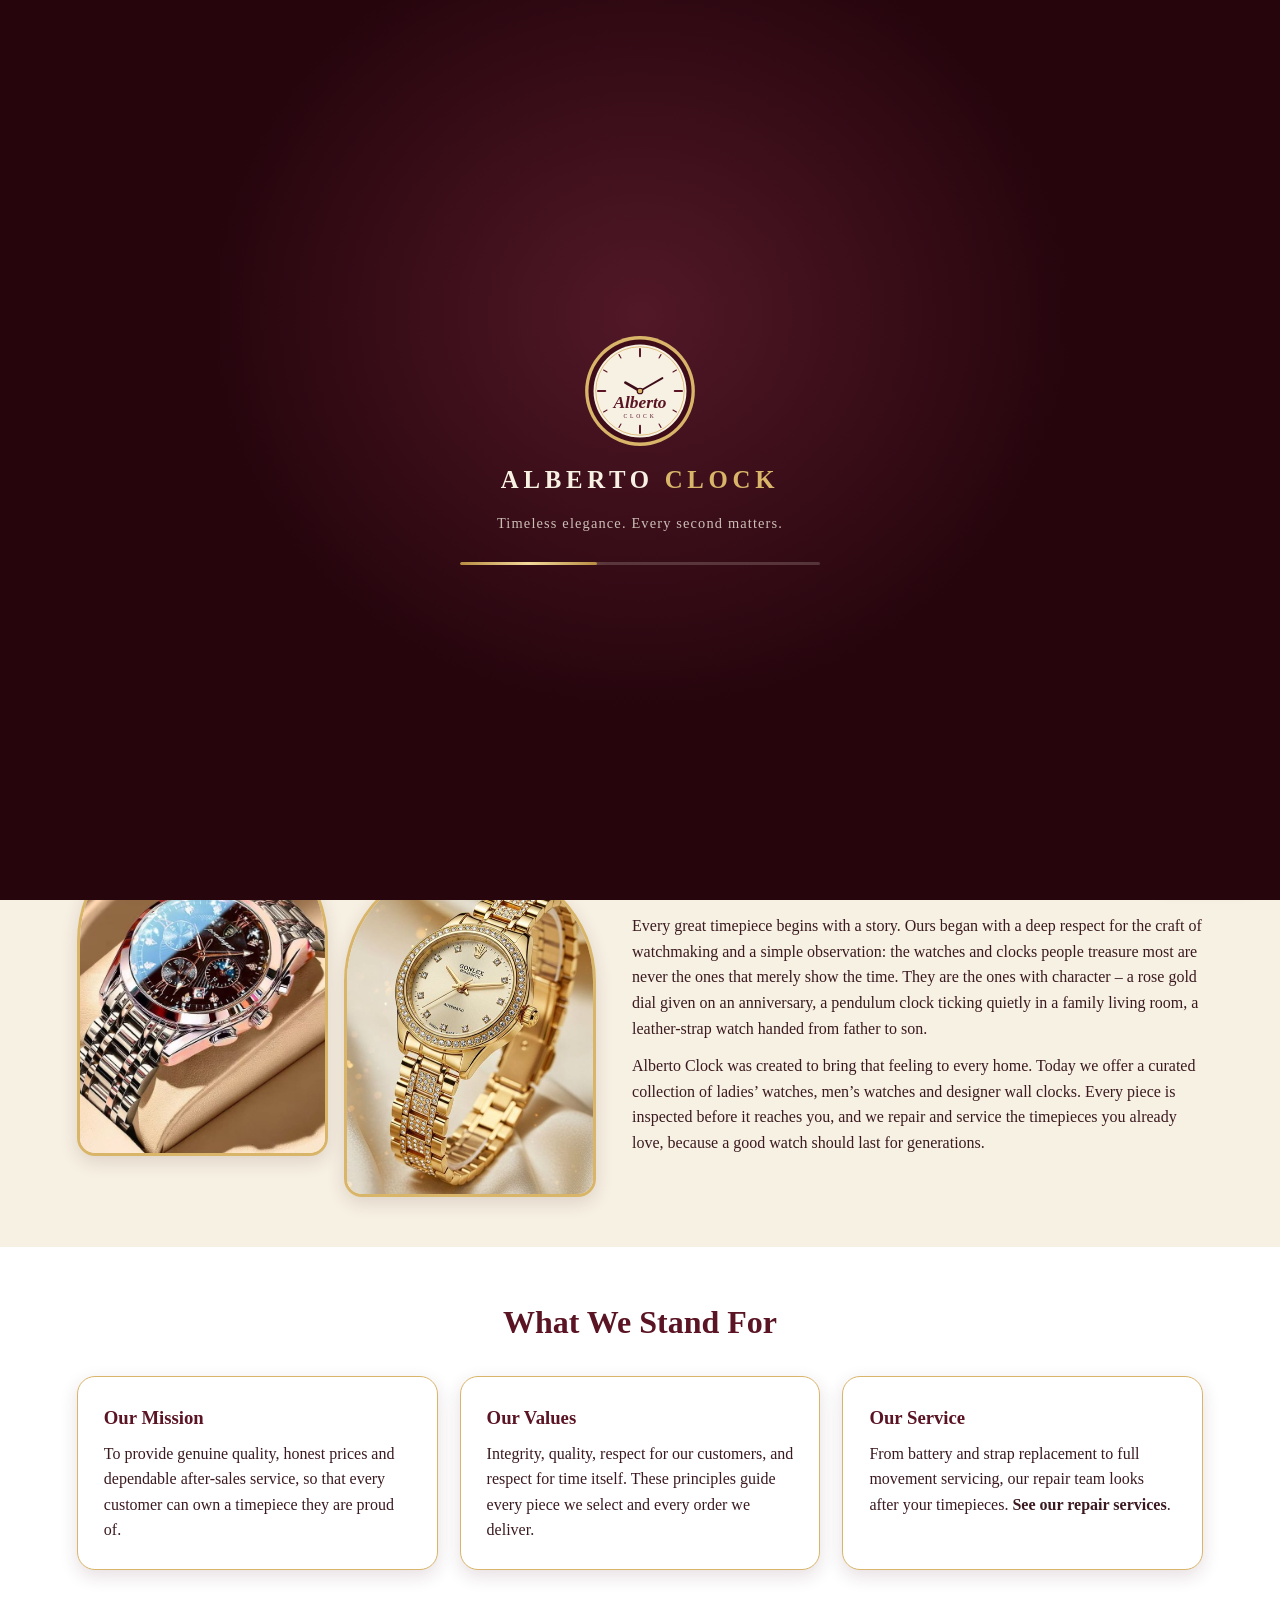
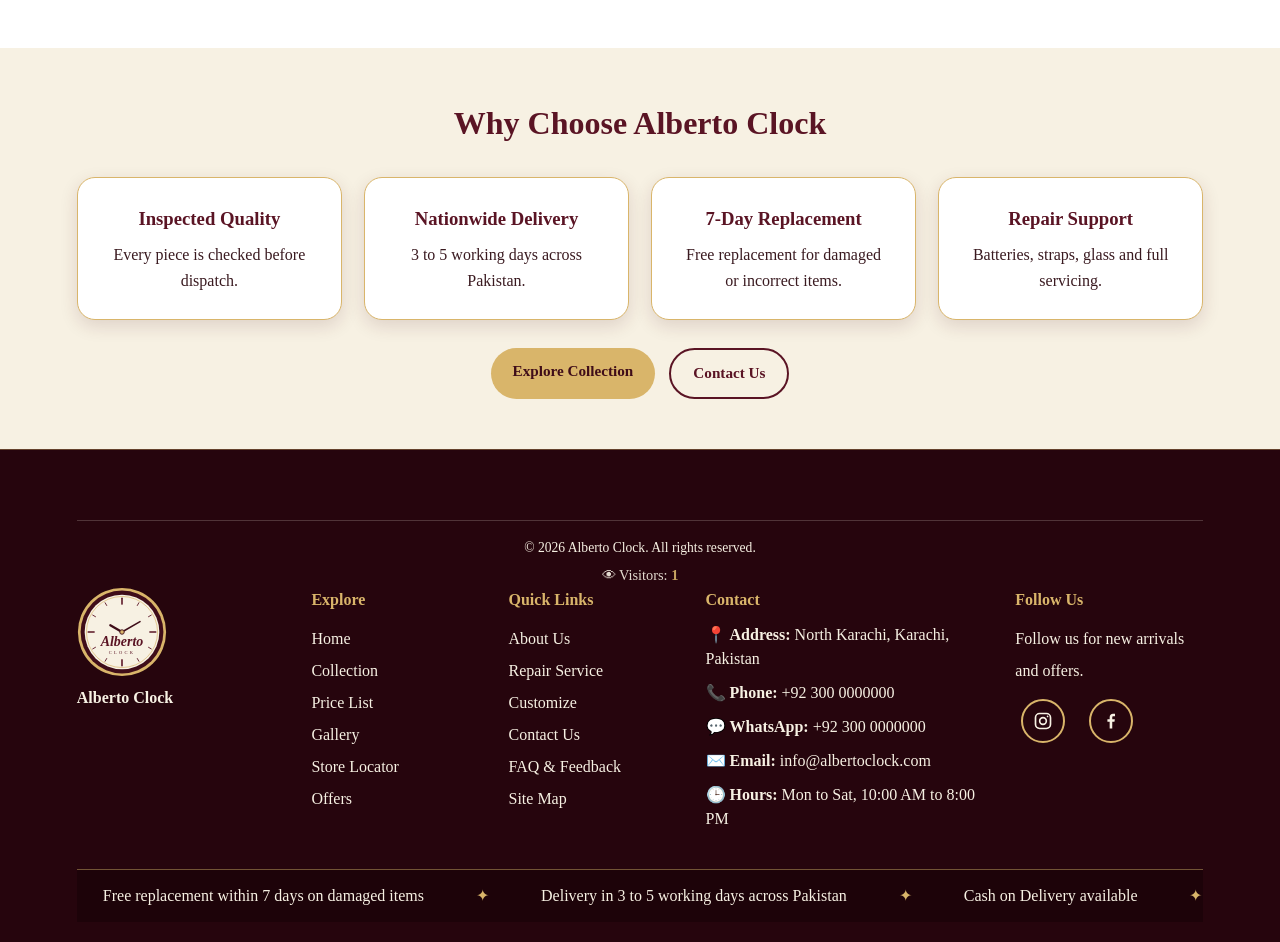
==== commit 56d28d5e: "Add video source to hero section in about.html" ====
--- a/about.html
+++ b/about.html
@@ -101,7 +101,9 @@
 <section class="page" id="page-home">
   <div class="hero" id="hero">
     <!-- Background video: files neeche MEDIA wale script mein hain, JS inhe yahan lagata hai -->
-    <video id="hero-video" autoplay muted loop playsinline preload="auto"></video>
+   <video id="hero-video" autoplay muted loop playsinline>
+  <source src="1000894777.mp4" type="video/mp4">
+</video>
     <div class="hero-content">
       <h1>Alberto Clock</h1>
       <p>Precision in Every Second. Elegance in Every Moment.</p>
